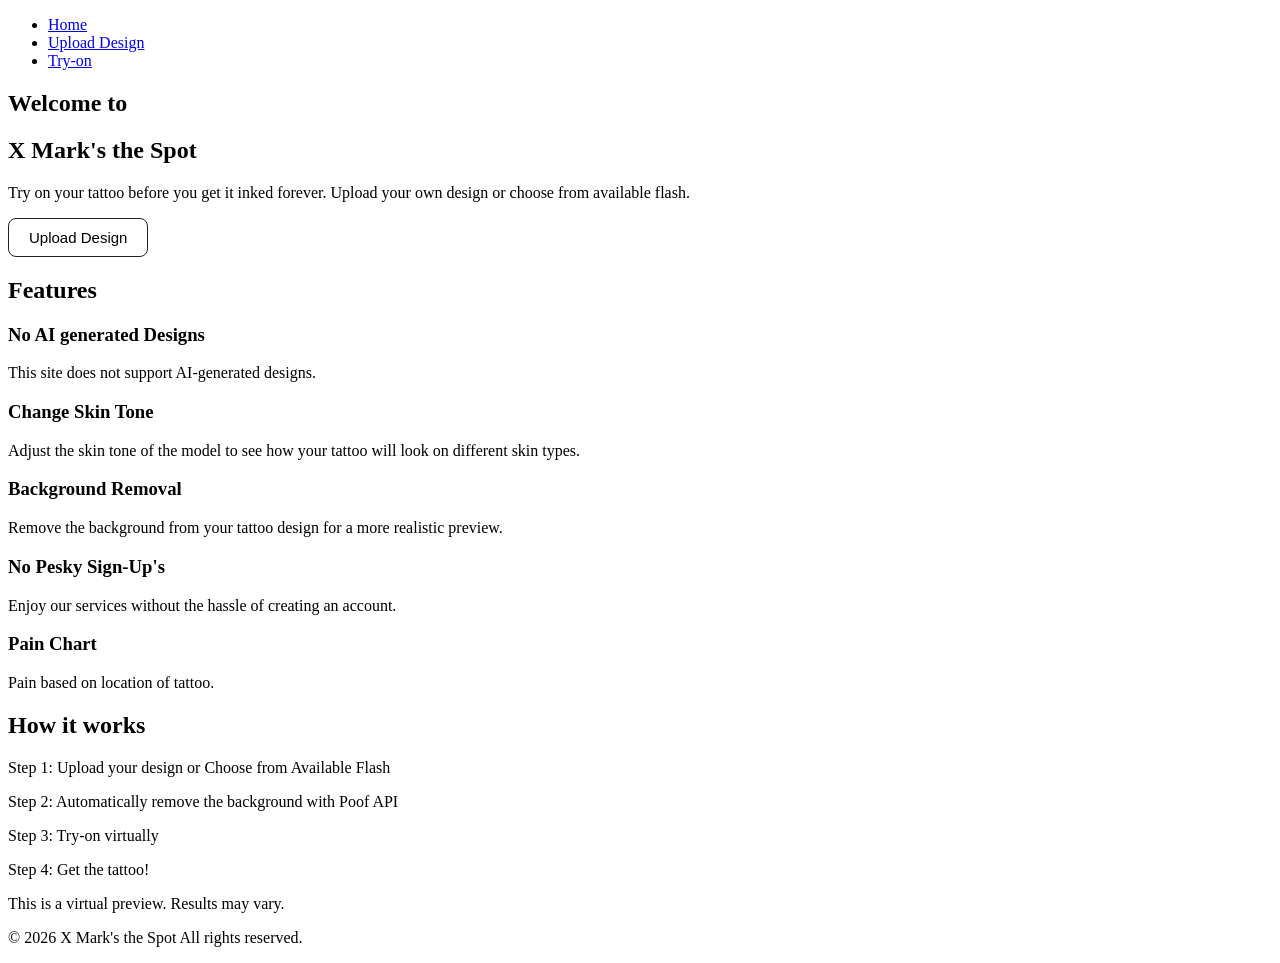
==== index.html @ 09fcdf0b "ADD - remaining body imgs" ====
<!DOCTYPE html>
<html lang="en">
<head>
    <meta charset="UTF-8">
    <meta name="viewport" content="width=device-width, initial-scale=1.0">
    <title>Home</title>
    <link rel="icon" type="image/x-icon" href="./assets/favicon 2.png">
    <link rel="stylesheet" href="./css/style.css">
    
</head>
<body>

    <nav>
        <ul class="nav-links">
            <li><a href="/">Home</a></li>
            <li><a href="./upload.html">Upload Design</a></li>
            <li><a href="./try-on.html">Try-on</a></li>
        </ul>
    </nav>

    <main>    
        <section class="hero-section">
            <div class="hero">
                <h2>Welcome to</h2>
                <h1>X Mark's the Spot</h1>
                <p>Try on your tattoo before you get it inked forever. Upload your own design or choose from available flash.</p>
                <button type="button" onclick="window.location.href='./upload.html'">Upload Design</button>
            </div>
        </section>

        <section class="features-section">
            <h2>Features</h2>
            <div class="features">
                <div class="feature">
                    <h3>No AI generated Designs</h3>
                    <p>This site does not support AI-generated designs.</p>
                </div>
                <div class="feature">
                    <h3>Change Skin Tone</h3>
                    <p>Adjust the skin tone of the model to see how your tattoo will look on different skin types.</p>
                </div>
                <div class="feature">
                    <h3>Background Removal</h3>
                    <p>Remove the background from your tattoo design for a more realistic preview.</p>
                </div>
                <div class="feature">
                    <h3>No Pesky Sign-Up's</h3>
                    <p>Enjoy our services without the hassle of creating an account.</p>
                </div>
                <div class="feature">
                    <h3>Pain Chart</h3>
                    <p>Pain based on location of tattoo.</p>
                </div>
            </div>
        </section>

        <section class="hiw-section">
            <div class="how it works">
                <h2>How it works</h2>
                <p>Step 1: Upload your design or Choose from Available Flash</p>
                <p>Step 2: Automatically remove the background with Poof API</p>
                <p>Step 3: Try-on virtually</p>
                <p>Step 4: Get the tattoo!</p>
            </div>
        </section>

    </main>

    <footer>
        <p>This is a virtual preview. Results may vary.</p>
        <p>&copy; 2026 X Mark's the Spot All rights reserved.</p>
    </footer>

    <script src="./javascript/GSAP Plug-in's/gsap.min.js" defer></script>

    <script src="./javascript/GSAP Plug-in's/Flip.min.js" defer></script>
    <script src="./javascript/GSAP Plug-in's/Draggable.min.js" defer></script>
    <script src="./javascript/GSAP Plug-in's/ScrollTrigger.min.js" defer></script>

</body>
</html>
---- css/style.css ----
.img-upload{
    display: flex;
    align-items: center;
    justify-content: center;
}

#drop-area{
    width: 400px;
    height: 300px;
    padding: 20px;
    background: #f2f3f4;
    text-align: center;
    border-radius: 10px;
}

#img-view{
    width: 100%;
    height: 100%;
    border-radius: 20px;
    border: 3px dashed #380808;
    background: #f2f3f4;
    background-position: center;
    background-size: cover;
}

#img-view img{
    width: 100px;
    margin-top: 25px;
}

:root {
  --description-fade: rgba(5, 5, 5, 0.35);
  --gap: 10px;
  --radius: 8px;
}

/*body {
  display: flex;
  justify-content: center;
  align-items: center;
  min-height: 100vh;
}*/

.flash-wall {
  width: 90vmin;
  background: lightcoral;
  position: relative;
  overflow: hidden;
  color-scheme: dark;
  padding-bottom: 10px; /* so bottom row isn't touching the edge */
}

.gallery {
  display: grid;
  grid-template-columns: repeat(4, 1fr);
  gap: 1rem;
  padding: 10px;
}

.item {
  cursor: pointer;
  font-size: 0;
  aspect-ratio: 1/1;
  overflow: hidden;
  border-radius: 10px;
  background-color: #1c1d1f;

  /* <-- CENTRE the image inside the tile */
  display: flex;
  align-items: center;
  justify-content: center;
}

.gallery img, .item img {
  width: 100%;
  height: 100%;
  aspect-ratio: 1/1;
  object-fit: contain;
  padding: 12%;
  border-radius: 10px;
  background-color: transparent;
}


.detail {
  position: absolute;
  top: 0;
  left: 50%; /* OG needs this, otherwise xPercent: -50 pushes it off-screen */
  width: 80vmin;
  height: 80vmin;
  z-index: 100;
  cursor: pointer;
  visibility: hidden;
  background: #0a0a0a;
  overflow: hidden;
  display: flex;
  flex-direction: column;
}

.detail img {
  display: block;
  width: 100%;
  height: 100%;
  flex: 1;
  min-height: 0;
  object-fit: contain;
  padding: 5%;
}

.detail .content {
  position: relative;
  width: 100%;
  padding: 16px 20px;
  background: #0a0a0a;
  color: white;
  flex-shrink: 0;
}

.detail .title {
  font-size: 1.8rem;
  font-weight: 800;
  text-transform: uppercase;
}

.detail .description {
  font-size: 1rem;
  opacity: 0.8;
  margin-top: 4px;
}

.try-on-area {
  position: relative;
  display: inline-block;
  line-height: 0;
  touch-action: none;
  overflow: hidden; /* keeps stencil inside body area */
}

#imgBodyArea {
  display: block;
  max-width: 100%;
}


/* ===== THE BOX is what moves / scales / rotates ===== */
.stencil-box {
  position: absolute;
  left: 50%;
  top: 50%;
  width: 220px;
  aspect-ratio: 1 / 1;
  touch-action: none;
  cursor: grab;
  outline: 3px dashed transparent;
  outline-offset: 7px;
}

.stencil-box.selected {
  outline-color: #4a90d9;
  cursor: move;
}

#stencilClip {
  position: absolute;
  inset: 0; /* exactly the same size as #imgBodyArea */
  -webkit-mask-image: var(--body-mask);
  mask-image: var(--body-mask);
  -webkit-mask-size: 100% 100%;
  mask-size: 100% 100%;
  -webkit-mask-repeat: no-repeat;
  mask-repeat: no-repeat;
  -webkit-mask-position: center;
  mask-position: center;
  pointer-events: none;
}

#stencilClip .stencil-box {
  pointer-events: auto;
}

#imgStencil {
  display: block;
  width: 100%;
  height: 100%;
  object-fit: contain;
  pointer-events: none; /* <-- so drag hits the BOX, not the img */
  user-select: none;
  -webkit-user-drag: none;
  touch-action: none;
  transform-origin: center center;
  will-change: transform;
}

.resize-handle,
.rotate-handle {
  position: absolute;
  width: 12px;
  height: 12px;
  border: 2px solid #fff;
  border-radius: 50%;
  touch-action: none;
  z-index: 10;
  display: none;
}

.resize-handle.visible,
.rotate-handle.visible {
  display: block;
}

.resize-handle {
  right: -6px;
  bottom: -6px;
  background: #4a90d9;
  cursor: nwse-resize !important;
}

/* above the top-center of the BOX */
.rotate-handle {
  left: 50%;
  top: -22px;
  margin-left: -6px; /* half of 12px width = perfectly centered, no transform */
  background: #fff;
  border-color: #4a90d9;
  cursor: grab;
}

.rotate-handle:active {
  cursor: grabbing;
}

.upload-section {
    min-height: 100vh;
    display: flex;
    justify-content: center;
    align-items: center;
    padding: 40px 20px;
  }

  .img-upload {
    display: flex;
    flex-direction: column;
    align-items: center;
    gap: 16px;
    text-align: center;
    width: min(90vw, 600px);
  }

  /* ===== DROP BOX = COMPARISON BOX ===== */
  #drop-area {
    position: relative;
    width: min(90vw, 560px);
    aspect-ratio: 1 / 1;
    overflow: hidden; /* clips the wipe to INSIDE the box */
    background: #eef1f4;
    border-radius: 12px;
    border: 2px dashed #ccc;
  }

  .comparisonImage {
    position: absolute;
    inset: 0;
    width: 100%;
    height: 100%;
    overflow: hidden;
    display: flex;
    flex-direction: column;
    align-items: center;
    justify-content: center;
  }

  /* BEFORE layer */
  #img-view {
    z-index: 1;
    background-color: #eef1f4;
    background-size: contain;
    background-repeat: no-repeat;
    background-position: center;
  }

  /* AFTER layer - checkerboard for transparent bg */
  #afterLayer {
    z-index: 2;
    visibility: hidden; /* shown only after Convert */
    background-color: #fff;
    background-image:
      linear-gradient(45deg, #ddd 25%, transparent 25%),
      linear-gradient(-45deg, #ddd 25%, transparent 25%),
      linear-gradient(45deg, transparent 75%, #ddd 75%),
      linear-gradient(-45deg, transparent 75%, #ddd 75%);
    background-size: 20px 20px;
    background-position: 0 0, 0 10px, 10px -10px, -10px 0px;
  }

  #afterImg {
    width: 100%;
    height: 100%;
    object-fit: contain;
    object-position: center;
  }

  .upload-overlay {
    position: absolute;
    inset: 0;
    z-index: 3;
    cursor: pointer;
  }

  #uploadIcon {
    width: 80px;
    opacity: .6;
    pointer-events: none;
  }

  #uploadHint {
    pointer-events: none;
    color: #555;
    margin-top: 10px;
  }

  button {
    padding: 10px 20px;
    border-radius: 8px;
    border: 1px solid #222;
    background: #fff;
    cursor: pointer;
    font-size: 15px;
  }
  button:disabled { opacity: .4; cursor: not-allowed; }

  #tryOnBtn {
    text-decoration: none;
    color: #222;
    font-weight: bold;
    border: 1px solid #222;
    padding: 10px 20px;
    border-radius: 8px;
  }

  /* ===== SECTION BELOW - what you scroll TO after wipe ===== */
  .next-section {
    min-height: 100vh;
    padding: 40px 20px;
    background: #ffb3b3;
    text-align: center;
  }
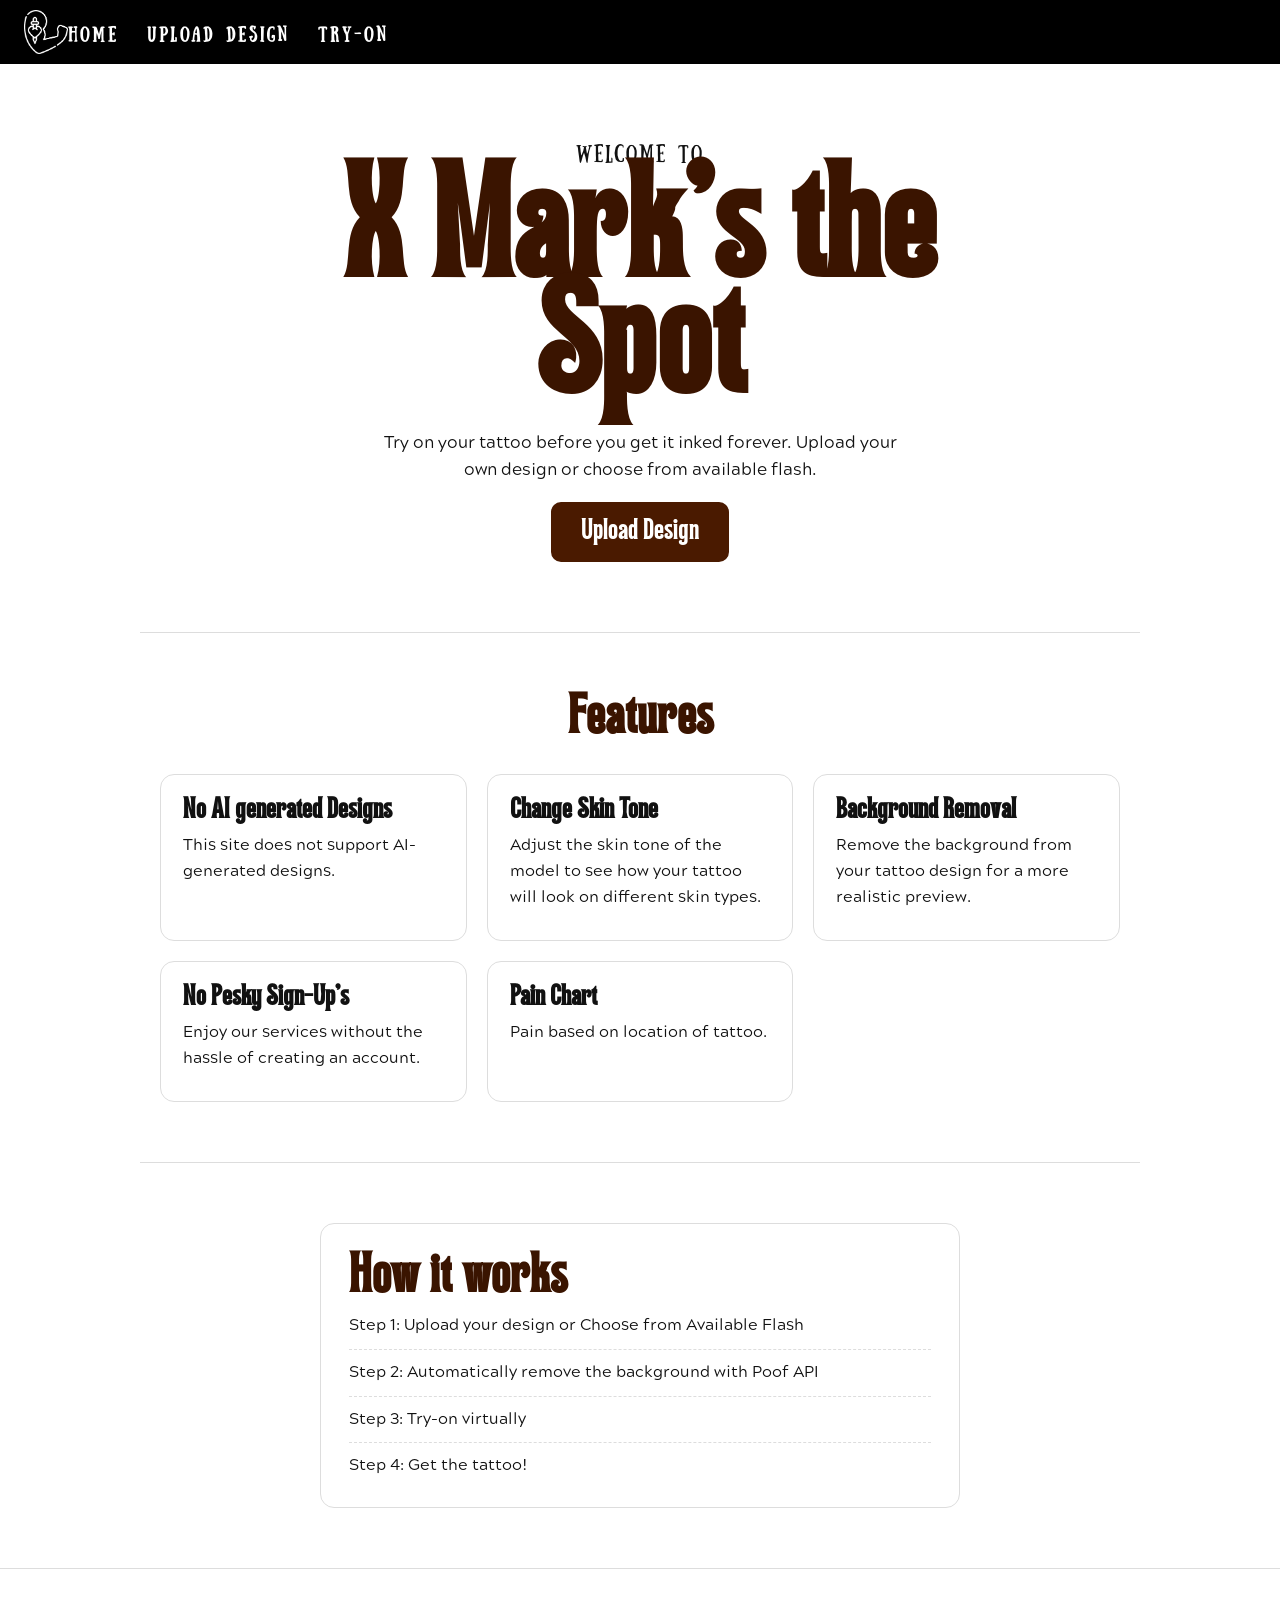
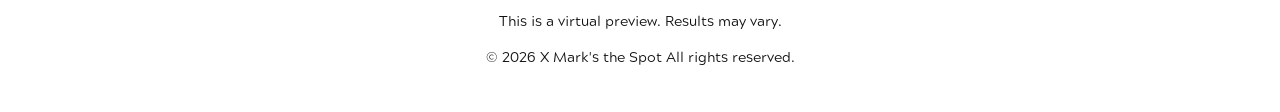
==== commit 7cae47f5: "ADD - home pg css" ====
--- a/index.html
+++ b/index.html
@@ -11,6 +11,7 @@
 <body>
 
     <nav>
+        <a href="/" class="logo"><img src="./assets/nav logo.png" alt="X Marks the Spot"></a>
         <ul class="nav-links">
             <li><a href="/">Home</a></li>
             <li><a href="./upload.html">Upload Design</a></li>
@@ -55,7 +56,7 @@
         </section>
 
         <section class="hiw-section">
-            <div class="how it works">
+            <div class="how-it-works">
                 <h2>How it works</h2>
                 <p>Step 1: Upload your design or Choose from Available Flash</p>
                 <p>Step 2: Automatically remove the background with Poof API</p>
--- a/css/style.css
+++ b/css/style.css
@@ -1,3 +1,28 @@
+@font-face {
+  font-family: 'TanJambore';
+  src: url("../assets/Fonts/tanjambore.woff2") format('woff2');
+  font-weight: 400;
+  font-style: normal;
+  font-display: swap;
+}
+
+@font-face {
+  font-family: 'Sunday';
+  src: url("../assets/Fonts/sunday.otf") format('opentype');
+  font-weight: 400;
+  font-style: normal;
+  font-display: swap;
+}
+
+@font-face {
+  font-family: 'Grotesque';
+  src: url("../assets/Fonts/grotesque.otf") format('opentype');
+  font-weight: 400;
+  font-style: normal;
+  font-display: swap;
+}
+
+
 .img-upload{
     display: flex;
     align-items: center;
@@ -34,13 +59,6 @@
   --radius: 8px;
 }
 
-/*body {
-  display: flex;
-  justify-content: center;
-  align-items: center;
-  min-height: 100vh;
-}*/
-
 .flash-wall {
   width: 90vmin;
   background: lightcoral;
@@ -63,7 +81,7 @@
   aspect-ratio: 1/1;
   overflow: hidden;
   border-radius: 10px;
-  background-color: #1c1d1f;
+  background-color: transparent;
 
   /* <-- CENTRE the image inside the tile */
   display: flex;
@@ -91,7 +109,7 @@
   z-index: 100;
   cursor: pointer;
   visibility: hidden;
-  background: #0a0a0a;
+  background: transparent;
   overflow: hidden;
   display: flex;
   flex-direction: column;
@@ -128,106 +146,11 @@
   margin-top: 4px;
 }
 
-.try-on-area {
-  position: relative;
-  display: inline-block;
-  line-height: 0;
-  touch-action: none;
-  overflow: hidden; /* keeps stencil inside body area */
-}
-
-#imgBodyArea {
-  display: block;
-  max-width: 100%;
-}
-
-
-/* ===== THE BOX is what moves / scales / rotates ===== */
-.stencil-box {
-  position: absolute;
-  left: 50%;
-  top: 50%;
-  width: 220px;
-  aspect-ratio: 1 / 1;
-  touch-action: none;
-  cursor: grab;
-  outline: 3px dashed transparent;
-  outline-offset: 7px;
-}
-
-.stencil-box.selected {
-  outline-color: #4a90d9;
-  cursor: move;
-}
-
-#stencilClip {
-  position: absolute;
-  inset: 0; /* exactly the same size as #imgBodyArea */
-  -webkit-mask-image: var(--body-mask);
-  mask-image: var(--body-mask);
-  -webkit-mask-size: 100% 100%;
-  mask-size: 100% 100%;
-  -webkit-mask-repeat: no-repeat;
-  mask-repeat: no-repeat;
-  -webkit-mask-position: center;
-  mask-position: center;
-  pointer-events: none;
-}
-
-#stencilClip .stencil-box {
-  pointer-events: auto;
-}
-
-#imgStencil {
-  display: block;
-  width: 100%;
-  height: 100%;
-  object-fit: contain;
-  pointer-events: none; /* <-- so drag hits the BOX, not the img */
-  user-select: none;
-  -webkit-user-drag: none;
-  touch-action: none;
-  transform-origin: center center;
-  will-change: transform;
-}
-
-.resize-handle,
-.rotate-handle {
-  position: absolute;
-  width: 12px;
-  height: 12px;
-  border: 2px solid #fff;
-  border-radius: 50%;
-  touch-action: none;
-  z-index: 10;
-  display: none;
-}
-
-.resize-handle.visible,
-.rotate-handle.visible {
-  display: block;
-}
-
-.resize-handle {
-  right: -6px;
-  bottom: -6px;
-  background: #4a90d9;
-  cursor: nwse-resize !important;
-}
-
-/* above the top-center of the BOX */
-.rotate-handle {
-  left: 50%;
-  top: -22px;
-  margin-left: -6px; /* half of 12px width = perfectly centered, no transform */
-  background: #fff;
-  border-color: #4a90d9;
-  cursor: grab;
-}
-
-.rotate-handle:active {
-  cursor: grabbing;
-}
+
+
+
+
+
 
 .upload-section {
     min-height: 100vh;
@@ -344,3 +267,779 @@
     background: #ffb3b3;
     text-align: center;
   }
+
+
+
+
+
+
+
+
+
+
+/* Try-On Page Only */
+
+body {
+    margin: 0;
+    background: #fff;
+    font-family: "TANJambore", Arial, Helvetica, sans-serif;
+    color: #111;
+}
+
+* {
+    box-sizing: border-box;
+}
+
+/* ---------- Nav ---------- */
+
+nav {
+    height: 60px;
+    background: #4a4a4a;
+    display: flex;
+    align-items: center;
+    padding: 0 24px;
+}
+
+.nav-links {
+    list-style: none;
+    margin: 0;
+    padding: 0;
+    display: flex;
+    width: 100%;
+    gap: 24px;
+    align-items: center;
+}
+
+.nav-links a {
+    color: #fff;
+    text-decoration: none;
+    font-weight: 700;
+    font-size: 16px;
+}
+
+.nav-links li:last-child {
+    margin-left: auto;
+}
+
+/* ---------- Layout ---------- */
+
+#content {
+    display: grid;
+    grid-template-columns: 230px 1fr 250px;
+    gap: 12px;
+    padding: 12px;
+    align-items: stretch;
+    height: calc(100vh - 60px);
+}
+
+/* ---------- Panels ---------- */
+
+.left-column,
+.right-column {
+    background: #6b6b6b;
+    border-radius: 10px;
+    padding: 14px 10px;
+    display: flex;
+    flex-direction: column;
+    gap: 12px;
+    color: #fff;
+    min-width: 0;
+}
+
+.left-column::before {
+    content: "CONTROLS";
+    text-align: center;
+    font-size: 19px;
+    font-weight: 900;
+}
+
+.right-column::before {
+    content: "ACCESSIBILITY";
+    text-align: center;
+    font-size: 19px;
+    font-weight: 900;
+}
+
+/* ---------- Cards ---------- */
+
+.transform-tools,
+.rotation-tools,
+.scale-tools,
+.undo-redo,
+.body-area-dropdown,
+.skin-tone,
+.body-type,
+.pain-overlay,
+.export-tools {
+    background: #c9c9c9;
+    color: #111;
+    border-radius: 8px;
+    padding: 14px 12px;
+    text-align: center;
+}
+
+.transform-tools h2,
+.rotation-tools h2,
+.scale-tools h2,
+.undo-redo h2,
+.body-area-dropdown h2,
+.skin-tone h2,
+.body-type h2,
+.pain-overlay h2,
+.export-tools h2 {
+    margin: 0 0 8px;
+    font-size: 15px;
+    font-weight: 900;
+    text-transform: uppercase;
+}
+
+/* ---------- Left: Sliders ---------- */
+
+.slider {
+    width: 100%;
+    accent-color: #000;
+    height: 20px;
+    cursor: pointer;
+    margin: 8px 0;
+    display: block;
+}
+
+.slider::-webkit-slider-thumb {
+    width: 18px;
+    height: 18px;
+}
+
+.slider::-moz-range-thumb {
+    width: 18px;
+    height: 18px;
+    border-radius: 50%;
+    background: #111;
+    border: none;
+}
+
+/* ---------- Left: Transform X / Y ---------- */
+
+.transform-tools {
+    position: relative;
+    padding-left: 30px;
+}
+
+.transform-tools::before {
+    content: "X";
+    position: absolute;
+    left: 10px;
+    top: 50px;
+    font-weight: 900;
+    font-size: 13px;
+}
+
+.transform-tools::after {
+    content: "Y";
+    position: absolute;
+    left: 10px;
+    top: 88px;
+    font-weight: 900;
+    font-size: 13px;
+}
+
+/* ---------- Left: Rotation ---------- */
+/* Your HTML has 1 slider, so only 1 slider is shown. No fake 2nd one. */
+
+.rotation-tools {
+    position: relative;
+    padding-left: 30px;
+}
+
+.rotation-tools::before {
+    content: "X";
+    position: absolute;
+    left: 10px;
+    top: 50px;
+    font-weight: 900;
+    font-size: 13px;
+}
+
+/* ---------- Left: Flip / Transparency ---------- */
+
+.flip-tools,
+.transp-tools {
+    background: #c9c9c9;
+    color: #111;
+    border-radius: 8px;
+    padding: 14px 12px;
+    text-align: center;
+}
+
+.flip-tools h2,
+.transp-tools h2 {
+    margin: 0 0 8px;
+    font-size: 15px;
+    font-weight: 900;
+    text-transform: uppercase;
+}
+
+/* Flip buttons */
+.flip-tools {
+    display: flex;
+    flex-wrap: wrap;
+    gap: 8px;
+    justify-content: center;
+}
+
+.flip-tools h2 {
+    width: 100%;
+}
+
+.flip-tools button {
+    flex: 1;
+    background: #fff;
+    border: 1px solid #111;
+    border-radius: 6px;
+    padding: 8px 6px;
+    font-size: 13px;
+    font-weight: 700;
+    cursor: pointer;
+    min-height: 34px;
+}
+
+.flip-tools button.active {
+    background: #111;
+    color: #fff;
+}
+
+/* Transparency slider */
+.transp-tools {
+    position: relative;
+    padding-bottom: 10px;
+}
+
+#opacityValue {
+    display: block;
+    font-size: 12px;
+    font-weight: 700;
+    margin-top: 2px;
+}
+
+/* The design itself - flip + fade live here, separate from your transform */
+#imgStencil {
+    opacity: 1;
+}
+
+
+
+/* ---------- Left: Undo / Redo / Reset ---------- */
+
+.undo-redo {
+    display: flex;
+    flex-wrap: wrap;
+    gap: 8px;
+    justify-content: center;
+    background: transparent;
+    padding: 0;
+}
+
+.undo-redo h2 {
+    display: none;
+}
+
+.undo-redo button {
+    background: #fff;
+    border: 1px solid #111;
+    cursor: pointer;
+    font-weight: 700;
+}
+
+#undo-button,
+#redo-button {
+    width: 38px;
+    height: 38px;
+    border-radius: 50%;
+    font-size: 0;
+    line-height: 1;
+    display: flex;
+    align-items: center;
+    justify-content: center;
+}
+
+#undo-button::after {
+    content: "↩";
+    font-size: 18px;
+}
+
+#redo-button::after {
+    content: "↪";
+    font-size: 18px;
+}
+
+#resetStencilBtn {
+    width: 100%;
+    border-radius: 16px;
+    padding: 8px 6px;
+    min-height: 34px;
+    font-size: 13px;
+}
+
+/* ---------- Center: Fixed Area, Whole Image Always Visible ---------- */
+.try-on-area {
+  width: 100%;
+  height: 100%;
+  flex: 1;
+  min-height: 0;
+  position: relative;
+  border: 3px dashed #111;
+  border-radius: 4px;
+  background: #fff;
+  overflow: visible;
+  touch-action: none;
+}
+
+.body-wrap {
+  position: absolute;
+  inset: 0;
+}
+
+/* SAME rules for both - this is what keeps them lined up + the old size */
+#imgBodyArea,
+#imgPainOverlay {
+  position: absolute;
+  inset: 0;
+  margin: auto;
+  max-width: calc(100% - 16px);
+  max-height: calc(100% - 16px);
+  width: auto;
+  height: auto;
+  object-fit: contain;
+}
+
+#imgBodyArea {
+  display: block;
+}
+
+#imgPainOverlay {
+  pointer-events: none;
+  opacity: 0.90;
+  mix-blend-mode: normal;
+  display: none;
+}
+
+#imgPainOverlay.visible {
+  display: block;
+}
+/* ---------- Stencil ---------- */
+
+.try-on-area {
+    position: relative;
+    overflow: visible; /* box can go outside body, but not get cut by area */
+}
+
+.stencil-box {
+    position: absolute;
+    left: 50%;
+    top: 50%;
+    width: 180px;
+    aspect-ratio: 1 / 1;
+    touch-action: none;
+    cursor: grab;
+    outline: 3px dashed transparent;
+    outline-offset: 6px;
+    overflow: visible; /* NEVER clip the box */
+}
+
+.stencil-box.selected {
+    outline-color: #4a90d9;
+    cursor: move;
+}
+
+/* Only this layer is masked. It fills the box exactly. */
+#stencilClip {
+    position: absolute;
+    inset: 0;
+    overflow: hidden;
+    pointer-events: none;
+    -webkit-mask-repeat: no-repeat;
+    mask-repeat: no-repeat;
+}
+
+#imgStencil {
+    display: block;
+    width: 100%;
+    height: 100%;
+    object-fit: contain;
+    pointer-events: none;
+    user-select: none;
+    -webkit-user-drag: none;
+    touch-action: none;
+    transform-origin: center center;
+    will-change: transform;
+}
+
+/* ---------- Handles ---------- */
+.resize-handle,
+.rotate-handle {
+    position: absolute;
+    width: 14px;
+    height: 14px;
+    border: 2px solid #fff;
+    border-radius: 50%;
+    touch-action: none;
+    z-index: 10;
+    display: none;
+}
+
+.resize-handle.visible,
+.rotate-handle.visible {
+    display: block;
+}
+
+.resize-handle {
+    right: -5px;
+    bottom: -5px;
+    background: #4a90d9;
+    cursor: nwse-resize !important;
+}
+
+.rotate-handle {
+    left: 50%;
+    top: -20px;
+    margin-left: -7px;
+    background: #fff;
+    border-color: #4a90d9;
+    cursor: grab;
+}
+
+
+/* ---------- Right: Skin Tone ---------- */
+.skin-tone button {
+    width: 22px;
+    height: 22px;
+    border-radius: 50%;
+    border: 1px solid #111;
+    cursor: pointer;
+    padding: 0;
+    font-size: 0;
+}
+
+.skin-tone button:nth-of-type(1) {
+    background: #f2f3f4;
+}
+
+.skin-tone button:nth-of-type(2) {
+    background: #f5d0b0;
+}
+
+.skin-tone button:nth-of-type(3) {
+    background: #c98a5a;
+}
+
+.skin-tone button:nth-of-type(4) {
+    background: #6e4426;
+}
+
+/* ---------- Right: Body Area ---------- */
+
+#imgBodyAreaPreview {
+    display: none;
+}
+
+#body-area-select {
+    width: 100%;
+    padding: 8px;
+    font-size: 14px;
+    font-weight: 700;
+    border-radius: 6px;
+    border: 1px solid #111;
+    background: #fff;
+    text-transform: capitalize;
+}
+
+/* ---------- Right: Body Type / Pain ---------- */
+/* Hide these if they are empty in your HTML, so they don't show as a black bar / empty card. */
+
+.body-type:empty,
+.pain-overlay:empty {
+    display: none;
+}
+
+.pain-overlay h2 {
+    font-size: 15px;
+}
+
+
+/* ---------- Right: Save / Export ---------- */
+/* Shows your real button text. No relabelling. */
+
+.export-tools {
+    display: flex;
+    flex-wrap: wrap;
+    gap: 8px;
+    justify-content: center;
+}
+
+.export-tools h2 {
+    width: 100%;
+}
+
+.export-tools button {
+    flex: 1;
+    background: #fff;
+    border: 1px solid #111;
+    border-radius: 6px;
+    padding: 8px 6px;
+    font-size: 13px;
+    font-weight: 700;
+    cursor: pointer;
+    min-height: 34px;
+}
+
+#shareStatus {
+    width: 100%;
+    font-size: 12px;
+    min-height: 16px;
+    margin: 0;
+}
+
+/* Pain Map switch - renamed so it can't break the left sliders */
+.switch {
+  position: relative;
+  display: inline-block;
+  width: 60px;
+  height: 34px;
+}
+.switch input {
+  opacity: 0;
+  width: 0;
+  height: 0;
+}
+.pain-toggle {
+  position: absolute;
+  cursor: pointer;
+  top: 0; left: 0; right: 0; bottom: 0;
+  background-color: black;
+  transition: .4s;
+}
+.pain-toggle:before {
+  position: absolute;
+  content: "";
+  height: 26px;
+  width: 26px;
+  left: 4px;
+  bottom: 4px;
+  background-color: white;
+  transition: .4s;
+}
+input:checked + .pain-toggle {
+  background-color: #2196F3;
+}
+input:checked + .pain-toggle:before {
+  transform: translateX(26px);
+}
+.pain-toggle.round {
+  border-radius: 34px;
+}
+.pain-toggle.round:before {
+  border-radius: 50%;
+}
+
+
+/* ========== HOME PAGE - layout + fonts + colours + light styling ========== */
+/* No backgrounds, no splats, no waves */
+
+/* --- Nav --- */
+nav {
+  background: black;
+  height: 64px;
+  display: flex;
+  align-items: center;
+  justify-content: space-between;
+  padding: 0 24px;
+  overflow: hidden; /* stops logo spilling out */
+}
+.logo {
+  display: flex;
+  align-items: center;
+  flex-shrink: 0;
+}
+.logo img {
+  height: 44px; /* was way bigger, this fits inside 64px nav */
+  width: auto;
+  max-width: 140px;
+  object-fit: contain;
+  display: block;
+  filter: invert();
+}
+.nav-links {
+  display: flex;
+  gap: 28px;
+  margin: 0;
+  padding: 0;
+}
+/* Kills the old Try-On rule that pushed Try-on to the far right */
+.nav-links li:last-child {
+  margin-left: 0;
+}
+.nav-links a {
+  font-family: 'Sunday', Arial, sans-serif;
+  color: #fff;
+  font-size: 15px;
+  letter-spacing: 3px;
+  padding: 6px 0;
+  border-bottom: 2px solid transparent;
+}
+.nav-links a:hover {
+  border-bottom-color: #fff;
+}
+
+/* --- Hero --- */
+.hero-section {
+  padding: 80px 20px 70px;
+  text-align: center;
+}
+.hero {
+  max-width: 720px;
+  margin: 0 auto;
+  display: flex;
+  flex-direction: column;
+  align-items: center;
+  gap: 18px; /* forces space between WELCOME / TITLE / TEXT / BUTTON */
+}
+.hero h2 {
+  font-family: 'Sunday', Arial, sans-serif;
+  color: #111;
+  font-size: 18px;
+  font-weight: 400;
+  letter-spacing: 2px;
+  text-transform: uppercase;
+  margin: 0;
+}
+.hero h1 {
+  font-family: 'TanJambore', Arial, sans-serif;
+  color: #3A1400;
+  font-size: clamp(56px, 10vw, 110px);
+  line-height: 1.05; /* was 0.85 - that's what caused the overlap */
+  margin: 0;
+}
+.hero p {
+  font-family: 'Grotesque', Arial, sans-serif;
+  color: #111;
+  font-size: 17px;
+  max-width: 520px;
+  margin: 0;
+  line-height: 1.6;
+}
+.hero button {
+  font-family: 'TanJambore', Arial, sans-serif;
+  color: #fff;
+  background: #4A1A00;
+  border: 2px solid #4A1A00;
+  border-radius: 10px;
+  padding: 14px 28px;
+  font-size: 20px;
+  cursor: pointer;
+}
+
+/* --- Features --- */
+.features-section, .hiw-section {
+  max-width: 1000px;
+  margin: 0 auto;
+  padding: 60px 20px;
+  text-align: center;
+}
+.features-section {
+  border-top: 1px solid #ddd;
+}
+.features-section h2, .hiw-section h2 {
+  font-family: 'TanJambore', Arial, sans-serif;
+  color: #3A1400;
+  font-size: 38px;
+  margin: 0 0 8px;
+}
+.features {
+  display: grid;
+  grid-template-columns: repeat(3, 1fr);
+  gap: 20px;
+  text-align: left;
+  margin-top: 28px;
+}
+.feature {
+  border: 1px solid #ddd;
+  border-radius: 14px;
+  padding: 22px;
+  transition: transform 0.15s, border-color 0.15s;
+}
+.feature:hover {
+  transform: translateY(-3px);
+  border-color: #4A1A00;
+}
+.feature h3 {
+  font-family: 'TanJambore', Arial, sans-serif;
+  color: #111;
+  font-size: 20px;
+  margin: 0 0 8px;
+}
+.feature p, .how-it-works p {
+  font-family: 'Grotesque', Arial, sans-serif;
+  color: #111;
+  line-height: 1.6;
+  margin: 0 0 8px;
+}
+
+/* --- How it works --- */
+.hiw-section {
+  border-top: 1px solid #ddd;
+}
+.how-it-works {
+  border: 1px solid #ddd;
+  border-radius: 14px;
+  padding: 28px;
+  max-width: 640px;
+  margin: 0 auto;
+  text-align: left;
+}
+.how-it-works p {
+  padding-bottom: 10px;
+  margin-bottom: 10px;
+  border-bottom: 1px dashed #ddd;
+}
+.how-it-works p:last-child {
+  border-bottom: none;
+  margin-bottom: 0;
+  padding-bottom: 0;
+}
+
+/* --- Footer --- */
+footer {
+  text-align: center;
+  padding: 28px 20px;
+  font-family: 'Grotesque', Arial, sans-serif;
+  color: #111;
+  border-top: 1px solid #ddd;
+  font-size: 14px;
+  line-height: 1.6;
+}
+
+@media (max-width: 700px) {
+  .features { grid-template-columns: 1fr; }
+  .hero-section { padding: 60px 20px 50px; }
+}
+
+
+
+/* ---------- Mobile ---------- */
+
+@media (max-width: 1100px) {
+    #content {
+        grid-template-columns: 1fr;
+    }
+    .try-on-container {
+        order: 1;
+    }
+    .left-column {
+        order: 2;
+    }
+    .right-column {
+        order: 3;
+    }
+    .try-on-area {
+        height: 400px;
+    }
+}
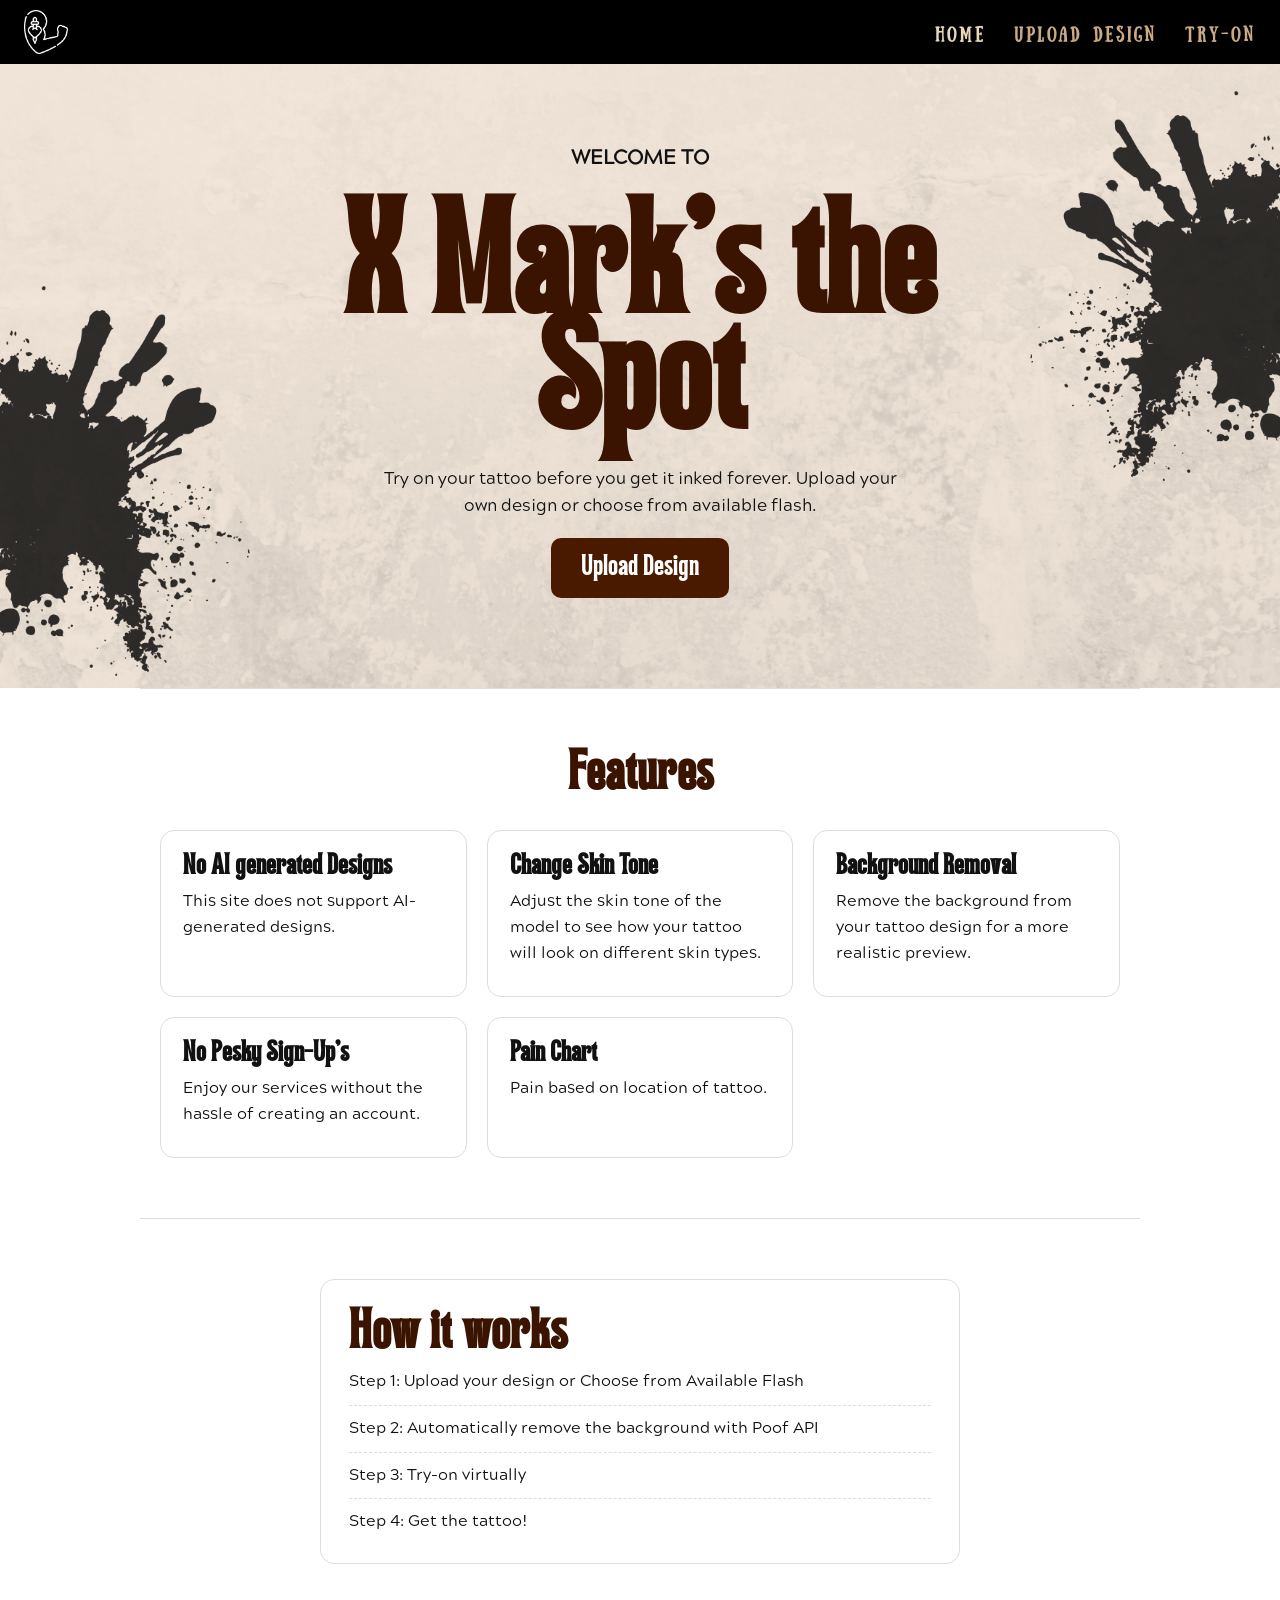
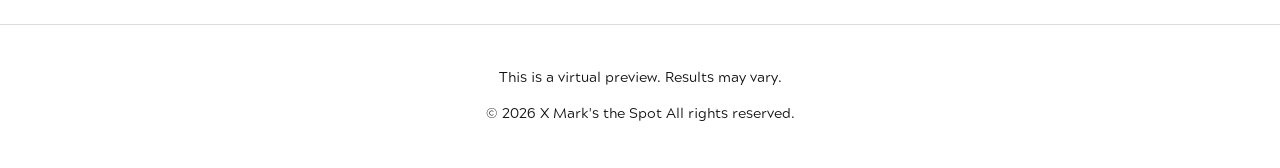
==== commit 3a883b6e: "ADD - fonts" ====
--- a/index.html
+++ b/index.html
@@ -13,7 +13,7 @@
     <nav>
         <a href="/" class="logo"><img src="./assets/nav logo.png" alt="X Marks the Spot"></a>
         <ul class="nav-links">
-            <li><a href="/">Home</a></li>
+            <li><a href="/" class="active">Home</a></li>
             <li><a href="./upload.html">Upload Design</a></li>
             <li><a href="./try-on.html">Try-on</a></li>
         </ul>
@@ -21,6 +21,8 @@
 
     <main>    
         <section class="hero-section">
+            <div class="splat splat-left"><img src="./assets/Splat.png" alt=""></div>
+            <div class="splat splat-right"><img src="./assets/Splat.png" alt=""></div>
             <div class="hero">
                 <h2>Welcome to</h2>
                 <h1>X Mark's the Spot</h1>
--- a/css/style.css
+++ b/css/style.css
@@ -841,8 +841,6 @@
 }
 
 
-/* ========== HOME PAGE - layout + fonts + colours + light styling ========== */
-/* No backgrounds, no splats, no waves */
 
 /* --- Nav --- */
 nav {
@@ -869,6 +867,7 @@
 }
 .nav-links {
   display: flex;
+  justify-content: flex-end;
   gap: 28px;
   margin: 0;
   padding: 0;
@@ -879,45 +878,61 @@
 }
 .nav-links a {
   font-family: 'Sunday', Arial, sans-serif;
-  color: #fff;
+  color: #c8aa84;
   font-size: 15px;
   letter-spacing: 3px;
   padding: 6px 0;
   border-bottom: 2px solid transparent;
 }
 .nav-links a:hover {
-  border-bottom-color: #fff;
-}
-
-/* --- Hero --- */
+  color: #e6d8ba;
+}
+
+.nav-links a.active {
+  color: #e6d8ba;
+}
+
+/* --- Hero - your image as bg --- */
 .hero-section {
-  padding: 80px 20px 70px;
+  position: relative;
+  overflow: hidden;
+  background-image: url("../assets/bg.png");
+  background-size: cover;
+  background-position: center;
+  background-repeat: no-repeat;
+  padding: 80px 20px 90px;
   text-align: center;
 }
+
 .hero {
+  position: relative;
+  z-index: 2; /* text stays ON TOP of splats */
   max-width: 720px;
   margin: 0 auto;
   display: flex;
   flex-direction: column;
   align-items: center;
-  gap: 18px; /* forces space between WELCOME / TITLE / TEXT / BUTTON */
-}
+  gap: 18px;
+}
+
 .hero h2 {
-  font-family: 'Sunday', Arial, sans-serif;
+  font-family: 'Grotesque', Arial, sans-serif;
   color: #111;
-  font-size: 18px;
-  font-weight: 400;
-  letter-spacing: 2px;
+  font-size: 20px;
+  font-weight: 700;
   text-transform: uppercase;
+  padding-bottom: 27px;
   margin: 0;
 }
+
 .hero h1 {
   font-family: 'TanJambore', Arial, sans-serif;
   color: #3A1400;
   font-size: clamp(56px, 10vw, 110px);
-  line-height: 1.05; /* was 0.85 - that's what caused the overlap */
+  line-height: 1.05;
   margin: 0;
 }
+
 .hero p {
   font-family: 'Grotesque', Arial, sans-serif;
   color: #111;
@@ -926,6 +941,7 @@
   margin: 0;
   line-height: 1.6;
 }
+
 .hero button {
   font-family: 'TanJambore', Arial, sans-serif;
   color: #fff;
@@ -935,6 +951,61 @@
   padding: 14px 28px;
   font-size: 20px;
   cursor: pointer;
+  transition: transform 0.15s, box-shadow 0.15s;
+}
+
+.hero button:hover {
+  transform: translateY(-2px);
+  box-shadow: 0 6px 0 rgba(74, 26, 0, 0.25);
+}
+
+/* --- Splats - using <img>, not background-image --- */
+.splat {
+  position: absolute;
+  z-index: 1;
+  pointer-events: none;
+}
+
+.splat img {
+  width: 100%;
+  height: 100%;
+  object-fit: contain;
+  display: block;
+  opacity: 0.95;
+}
+
+/* Left - bottom left corner, like reference */
+.splat-left {
+  width: 400px;
+  height: auto;
+  left: -150px;
+  bottom: 10px;
+}
+
+/* Right - top right corner, like reference */
+.splat-right {
+  width: 400px;
+  height: auto;
+  right: -150px;
+  top: 20px;
+  transform: scaleX(-1); /* mirror it so it looks different */
+}
+
+@media (max-width: 700px) {
+  .splat-left {
+    width: 140px;
+    height: 140px;
+    left: -50px;
+    bottom: 10px;
+    opacity: 0.5;
+  }
+  .splat-right {
+    width: 130px;
+    height: 130px;
+    right: -50px;
+    top: 20px;
+    opacity: 0.5;
+  }
 }
 
 /* --- Features --- */
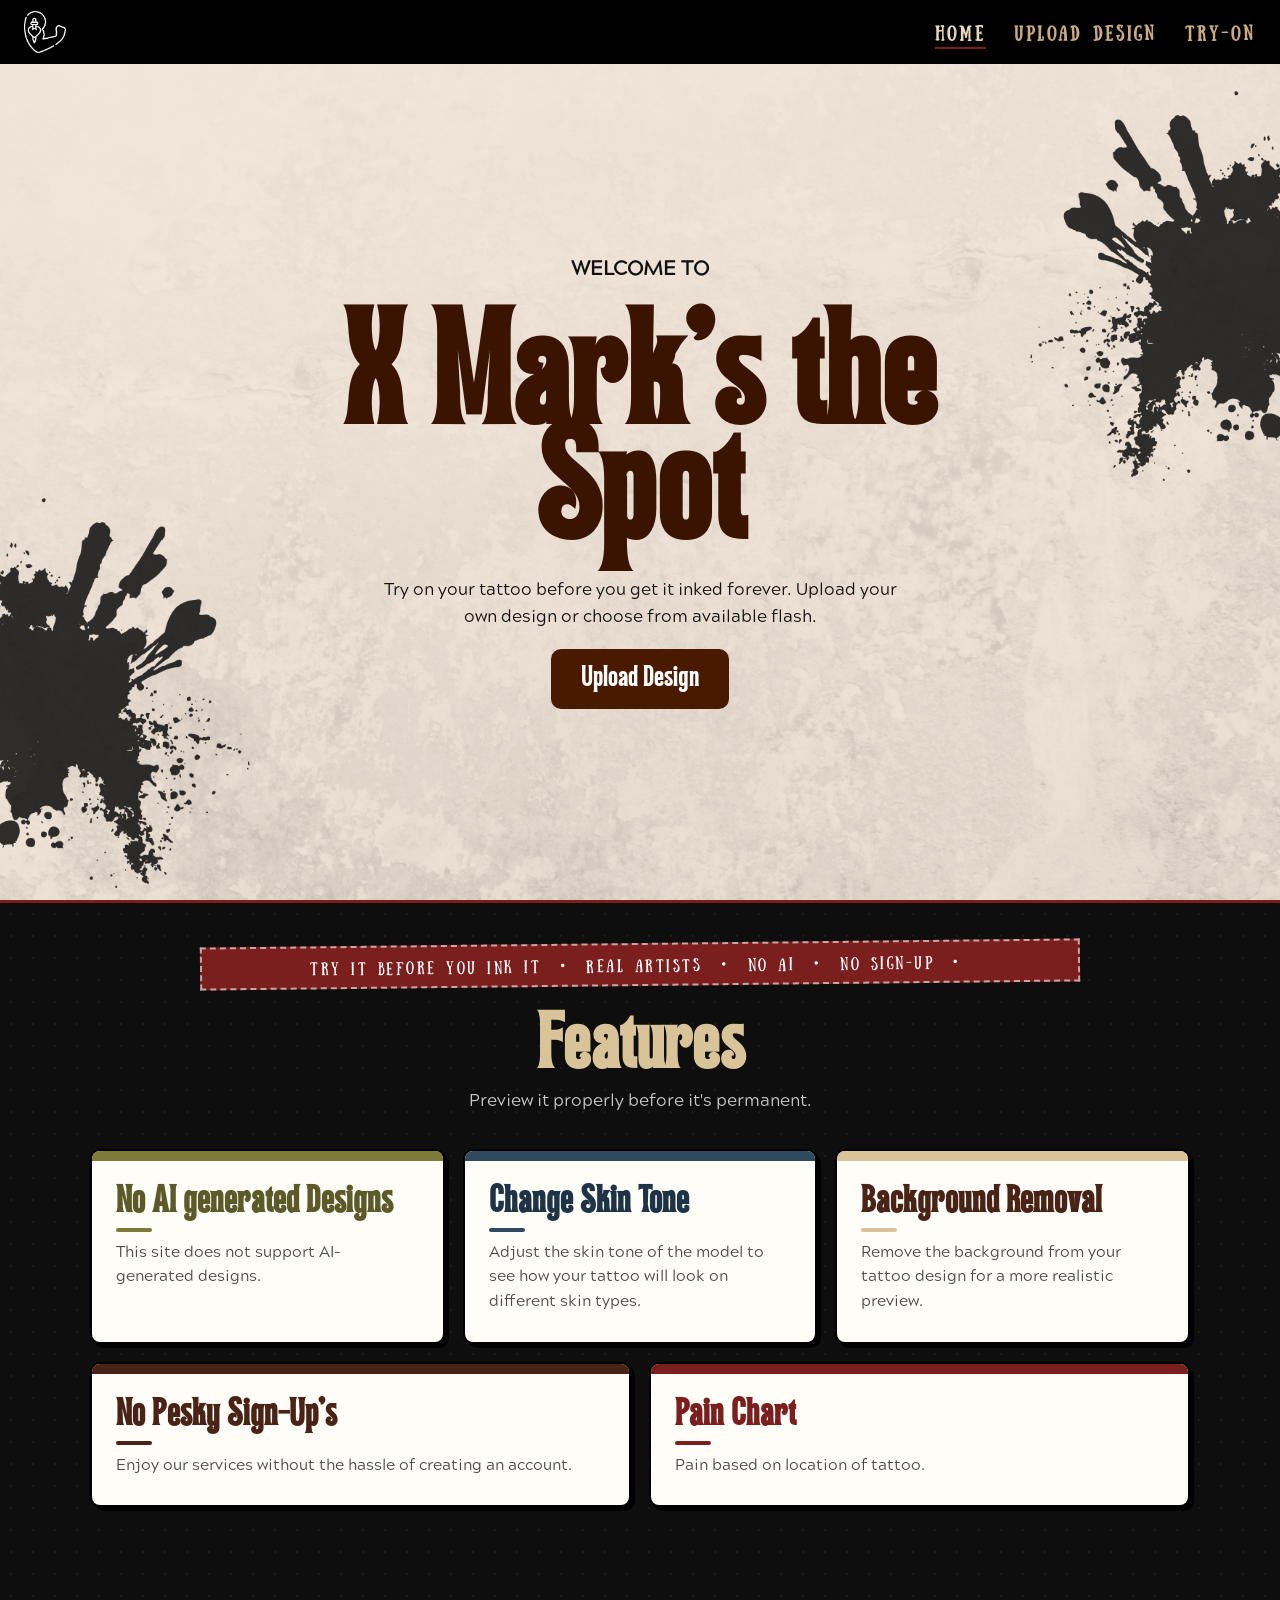
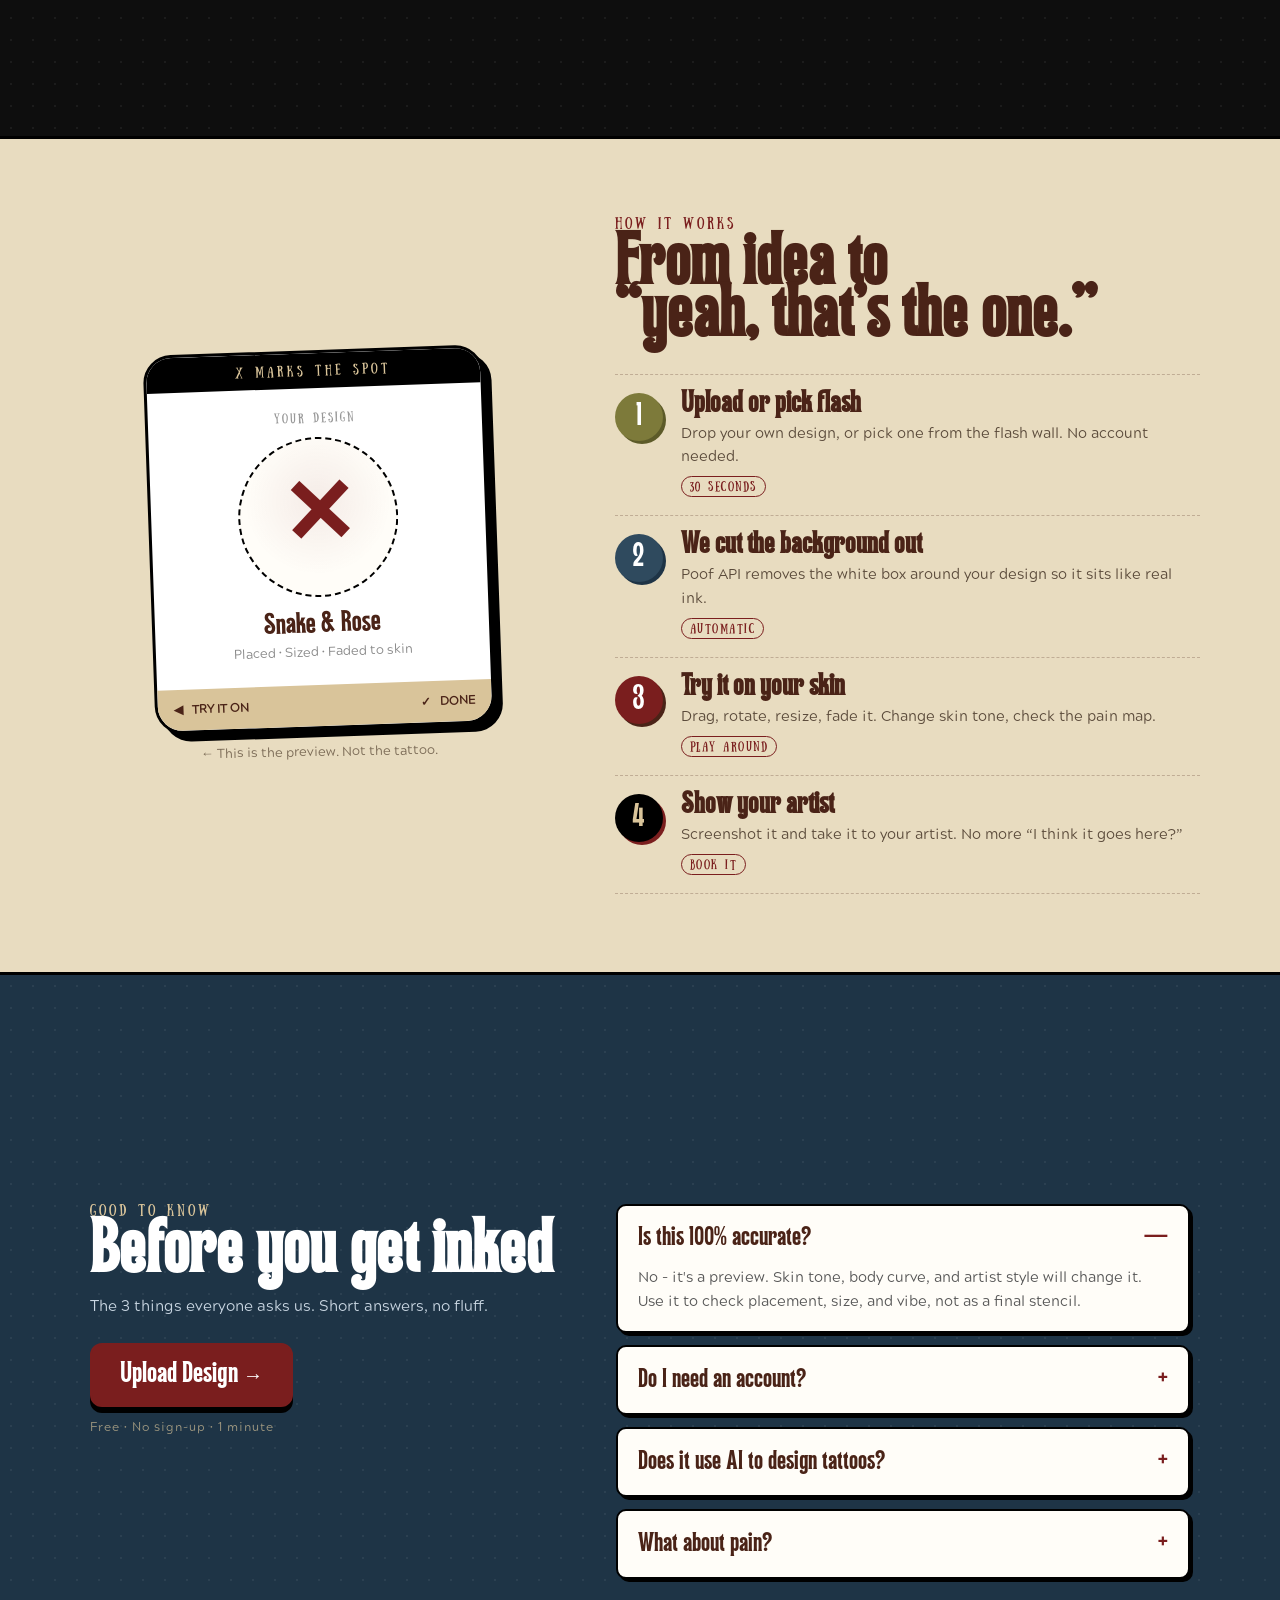
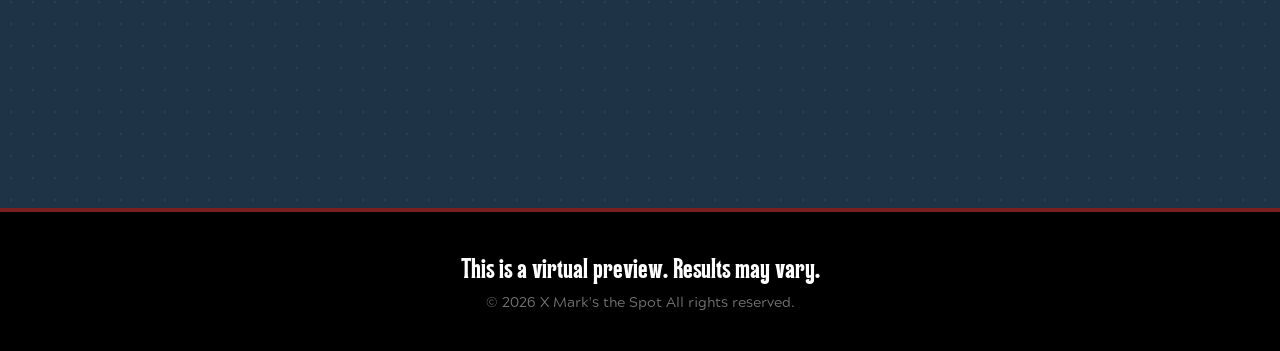
==== commit 6cbaf66f: "ADD - homepage css" ====
--- a/index.html
+++ b/index.html
@@ -19,55 +19,153 @@
         </ul>
     </nav>
 
-    <main>    
-        <section class="hero-section">
-            <div class="splat splat-left"><img src="./assets/Splat.png" alt=""></div>
-            <div class="splat splat-right"><img src="./assets/Splat.png" alt=""></div>
-            <div class="hero">
-                <h2>Welcome to</h2>
-                <h1>X Mark's the Spot</h1>
-                <p>Try on your tattoo before you get it inked forever. Upload your own design or choose from available flash.</p>
-                <button type="button" onclick="window.location.href='./upload.html'">Upload Design</button>
-            </div>
-        </section>
+<main>
+    <div class="slides-wrapper">
 
-        <section class="features-section">
-            <h2>Features</h2>
-            <div class="features">
-                <div class="feature">
-                    <h3>No AI generated Designs</h3>
-                    <p>This site does not support AI-generated designs.</p>
+        <!-- SECTION 1 - HERO -->
+        <section class="section section-1">
+            <div class="section-content">
+                <div class="section-inner">
+                <div class="splat splat-left"><img src="./assets/Splat.png" alt=""></div>
+                <div class="splat splat-right"><img src="./assets/Splat.png" alt=""></div>
+                <div class="hero">
+                    <h2>Welcome to</h2>
+                    <h1>X Mark's the Spot</h1>
+                    <p>Try on your tattoo before you get it inked forever. Upload your own design or choose from available flash.</p>
+                    <button type="button" onclick="window.location.href='./upload.html'">Upload Design</button>
                 </div>
-                <div class="feature">
-                    <h3>Change Skin Tone</h3>
-                    <p>Adjust the skin tone of the model to see how your tattoo will look on different skin types.</p>
-                </div>
-                <div class="feature">
-                    <h3>Background Removal</h3>
-                    <p>Remove the background from your tattoo design for a more realistic preview.</p>
-                </div>
-                <div class="feature">
-                    <h3>No Pesky Sign-Up's</h3>
-                    <p>Enjoy our services without the hassle of creating an account.</p>
-                </div>
-                <div class="feature">
-                    <h3>Pain Chart</h3>
-                    <p>Pain based on location of tattoo.</p>
                 </div>
             </div>
         </section>
 
-        <section class="hiw-section">
-            <div class="how-it-works">
-                <h2>How it works</h2>
-                <p>Step 1: Upload your design or Choose from Available Flash</p>
-                <p>Step 2: Automatically remove the background with Poof API</p>
-                <p>Step 3: Try-on virtually</p>
-                <p>Step 4: Get the tattoo!</p>
+        <!-- SECTION 2 - FEATURES - this is the long scrollable one -->
+        <section class="section section-2">
+            <div class="section-content">
+                <div class="section-inner">
+                <div class="features-head">
+                    <div class="ticker">TRY IT BEFORE YOU INK IT &nbsp;•&nbsp; REAL ARTISTS &nbsp;•&nbsp; NO AI &nbsp;•&nbsp; NO SIGN-UP &nbsp;•&nbsp;</div>
+                    <h2>Features</h2>
+                    <p class="features-sub">Preview it properly before it's permanent.</p>
+                </div>
+                <div class="features">
+                    <div class="feature"><h3>No AI generated Designs</h3><p>This site does not support AI-generated designs.</p></div>
+                    <div class="feature"><h3>Change Skin Tone</h3><p>Adjust the skin tone of the model to see how your tattoo will look on different skin types.</p></div>
+                    <div class="feature"><h3>Background Removal</h3><p>Remove the background from your tattoo design for a more realistic preview.</p></div>
+                    <div class="feature"><h3>No Pesky Sign-Up's</h3><p>Enjoy our services without the hassle of creating an account.</p></div>
+                    <div class="feature"><h3>Pain Chart</h3><p>Pain based on location of tattoo.</p></div>
+                </div>
+                </div>
             </div>
         </section>
 
-    </main>
+        <!-- SECTION 3 - HOW IT WORKS - NEW: Visual journey, not cards -->
+        <section class="section section-3">
+            <div class="section-content">
+                <div class="section-inner">
+                <div class="hiw-layout">
+
+                    <!-- Left: the visual - what it actually looks like -->
+                    <div class="hiw-visual">
+                    <div class="hiw-phone">
+                        <div class="hiw-phone-top">X MARKS THE SPOT</div>
+                        <div class="hiw-phone-body">
+                        <p class="hiw-phone-label">YOUR DESIGN</p>
+                        <div class="hiw-mock">✕</div>
+                        <p class="hiw-phone-caption">Snake & Rose<br><span>Placed • Sized • Faded to skin</span></p>
+                        </div>
+                        <div class="hiw-phone-bottom">
+                        <span>◀ &nbsp; TRY IT ON</span>
+                        <span>✓ &nbsp; DONE</span>
+                        </div>
+                    </div>
+                    <p class="hiw-visual-note">← This is the preview. Not the tattoo.</p>
+                    </div>
+
+                    <!-- Right: the timeline -->
+                    <div class="hiw-timeline">
+                    <p class="eyebrow">HOW IT WORKS</p>
+                    <h2>From idea to<br>“yeah, that’s the one.”</h2>
+
+                    <div class="hiw-step">
+                        <div class="hiw-num">1</div>
+                        <div>
+                        <h3>Upload or pick flash</h3>
+                        <p>Drop your own design, or pick one from the flash wall. No account needed.</p>
+                        <span class="hiw-time">30 seconds</span>
+                        </div>
+                    </div>
+
+                    <div class="hiw-step">
+                        <div class="hiw-num">2</div>
+                        <div>
+                        <h3>We cut the background out</h3>
+                        <p>Poof API removes the white box around your design so it sits like real ink.</p>
+                        <span class="hiw-time">Automatic</span>
+                        </div>
+                    </div>
+
+                    <div class="hiw-step">
+                        <div class="hiw-num">3</div>
+                        <div>
+                        <h3>Try it on your skin</h3>
+                        <p>Drag, rotate, resize, fade it. Change skin tone, check the pain map.</p>
+                        <span class="hiw-time">Play around</span>
+                        </div>
+                    </div>
+
+                    <div class="hiw-step">
+                        <div class="hiw-num">4</div>
+                        <div>
+                        <h3>Show your artist</h3>
+                        <p>Screenshot it and take it to your artist. No more “I think it goes here?”</p>
+                        <span class="hiw-time">Book it</span>
+                        </div>
+                    </div>
+
+                    </div>
+                </div>
+                </div>
+            </div>
+        </section>
+
+        <!-- SECTION 5 - FAQ + FINAL CTA -->
+        <section class="section section-5">
+            <div class="section-content">
+                <div class="section-inner">
+                <div class="faq-wrap">
+                    <div class="faq-left">
+                    <p class="eyebrow">GOOD TO KNOW</p>
+                    <h2>Before you get inked</h2>
+                    <p class="faq-sub">The 3 things everyone asks us. Short answers, no fluff.</p>
+                    <button type="button" class="big-cta" onclick="window.location.href='./upload.html'">Upload Design →</button>
+                    <p class="cta-note">Free • No sign-up • 1 minute</p>
+                    </div>
+
+                    <div class="faq-right">
+                    <details open>
+                        <summary>Is this 100% accurate?</summary>
+                        <p>No - it's a preview. Skin tone, body curve, and artist style will change it. Use it to check placement, size, and vibe, not as a final stencil.</p>
+                    </details>
+                    <details>
+                        <summary>Do I need an account?</summary>
+                        <p>No. Upload, remove the background, try it on, done. Nothing is saved unless you save it yourself.</p>
+                    </details>
+                    <details>
+                        <summary>Does it use AI to design tattoos?</summary>
+                        <p>No. We don't generate designs. You bring real art - yours or real flash from artists.</p>
+                    </details>
+                    <details>
+                        <summary>What about pain?</summary>
+                        <p>Use the Pain Chart in Try-On. Bony / thin-skin spots hurt more - ribs, feet, inner arm. Fleshy spots like outer arm / thigh are easier for a first tattoo.</p>
+                    </details>
+                    </div>
+                </div>
+                </div>
+            </div>
+        </section>
+
+    </div>
+</main>
 
     <footer>
         <p>This is a virtual preview. Results may vary.</p>
@@ -80,5 +178,7 @@
     <script src="./javascript/GSAP Plug-in's/Draggable.min.js" defer></script>
     <script src="./javascript/GSAP Plug-in's/ScrollTrigger.min.js" defer></script>
 
+    <script src="./javascript/animations.js" defer></script>
+
 </body>
 </html>
--- a/css/style.css
+++ b/css/style.css
@@ -20,6 +20,17 @@
   font-weight: 400;
   font-style: normal;
   font-display: swap;
+}
+
+:root {
+  --black: #111111;
+  --red: #7A1E1E;
+  --olive: #7D7A3A;
+  --slate: #2F4A5E;
+  --tan: #D9C49A;
+  --brown: #4A2317;
+  --cream: #F6F0E6;
+  --white: #FFFFFF;
 }
 
 
@@ -305,7 +316,6 @@
     margin: 0;
     padding: 0;
     display: flex;
-    width: 100%;
     gap: 24px;
     align-items: center;
 }
@@ -317,9 +327,6 @@
     font-size: 16px;
 }
 
-.nav-links li:last-child {
-    margin-left: auto;
-}
 
 /* ---------- Layout ---------- */
 
@@ -650,27 +657,22 @@
     cursor: move;
 }
 
-/* Only this layer is masked. It fills the box exactly. */
 #stencilClip {
-    position: absolute;
-    inset: 0;
-    overflow: hidden;
-    pointer-events: none;
-    -webkit-mask-repeat: no-repeat;
-    mask-repeat: no-repeat;
+  position: absolute;
+  inset: 0;
+  overflow: visible;
+  pointer-events: none;
+  -webkit-mask-repeat: no-repeat;
+  mask-repeat: no-repeat;
+  /* NO transform here */
 }
 
 #imgStencil {
-    display: block;
-    width: 100%;
-    height: 100%;
-    object-fit: contain;
-    pointer-events: none;
-    user-select: none;
-    -webkit-user-drag: none;
-    touch-action: none;
-    transform-origin: center center;
-    will-change: transform;
+  display: block;
+  width: 100%;
+  height: 100%;
+  object-fit: contain;
+  transform-origin: center center; /* rotate around its own centre */
 }
 
 /* ---------- Handles ---------- */
@@ -839,261 +841,6 @@
 .pain-toggle.round:before {
   border-radius: 50%;
 }
-
-
-
-/* --- Nav --- */
-nav {
-  background: black;
-  height: 64px;
-  display: flex;
-  align-items: center;
-  justify-content: space-between;
-  padding: 0 24px;
-  overflow: hidden; /* stops logo spilling out */
-}
-.logo {
-  display: flex;
-  align-items: center;
-  flex-shrink: 0;
-}
-.logo img {
-  height: 44px; /* was way bigger, this fits inside 64px nav */
-  width: auto;
-  max-width: 140px;
-  object-fit: contain;
-  display: block;
-  filter: invert();
-}
-.nav-links {
-  display: flex;
-  justify-content: flex-end;
-  gap: 28px;
-  margin: 0;
-  padding: 0;
-}
-/* Kills the old Try-On rule that pushed Try-on to the far right */
-.nav-links li:last-child {
-  margin-left: 0;
-}
-.nav-links a {
-  font-family: 'Sunday', Arial, sans-serif;
-  color: #c8aa84;
-  font-size: 15px;
-  letter-spacing: 3px;
-  padding: 6px 0;
-  border-bottom: 2px solid transparent;
-}
-.nav-links a:hover {
-  color: #e6d8ba;
-}
-
-.nav-links a.active {
-  color: #e6d8ba;
-}
-
-/* --- Hero - your image as bg --- */
-.hero-section {
-  position: relative;
-  overflow: hidden;
-  background-image: url("../assets/bg.png");
-  background-size: cover;
-  background-position: center;
-  background-repeat: no-repeat;
-  padding: 80px 20px 90px;
-  text-align: center;
-}
-
-.hero {
-  position: relative;
-  z-index: 2; /* text stays ON TOP of splats */
-  max-width: 720px;
-  margin: 0 auto;
-  display: flex;
-  flex-direction: column;
-  align-items: center;
-  gap: 18px;
-}
-
-.hero h2 {
-  font-family: 'Grotesque', Arial, sans-serif;
-  color: #111;
-  font-size: 20px;
-  font-weight: 700;
-  text-transform: uppercase;
-  padding-bottom: 27px;
-  margin: 0;
-}
-
-.hero h1 {
-  font-family: 'TanJambore', Arial, sans-serif;
-  color: #3A1400;
-  font-size: clamp(56px, 10vw, 110px);
-  line-height: 1.05;
-  margin: 0;
-}
-
-.hero p {
-  font-family: 'Grotesque', Arial, sans-serif;
-  color: #111;
-  font-size: 17px;
-  max-width: 520px;
-  margin: 0;
-  line-height: 1.6;
-}
-
-.hero button {
-  font-family: 'TanJambore', Arial, sans-serif;
-  color: #fff;
-  background: #4A1A00;
-  border: 2px solid #4A1A00;
-  border-radius: 10px;
-  padding: 14px 28px;
-  font-size: 20px;
-  cursor: pointer;
-  transition: transform 0.15s, box-shadow 0.15s;
-}
-
-.hero button:hover {
-  transform: translateY(-2px);
-  box-shadow: 0 6px 0 rgba(74, 26, 0, 0.25);
-}
-
-/* --- Splats - using <img>, not background-image --- */
-.splat {
-  position: absolute;
-  z-index: 1;
-  pointer-events: none;
-}
-
-.splat img {
-  width: 100%;
-  height: 100%;
-  object-fit: contain;
-  display: block;
-  opacity: 0.95;
-}
-
-/* Left - bottom left corner, like reference */
-.splat-left {
-  width: 400px;
-  height: auto;
-  left: -150px;
-  bottom: 10px;
-}
-
-/* Right - top right corner, like reference */
-.splat-right {
-  width: 400px;
-  height: auto;
-  right: -150px;
-  top: 20px;
-  transform: scaleX(-1); /* mirror it so it looks different */
-}
-
-@media (max-width: 700px) {
-  .splat-left {
-    width: 140px;
-    height: 140px;
-    left: -50px;
-    bottom: 10px;
-    opacity: 0.5;
-  }
-  .splat-right {
-    width: 130px;
-    height: 130px;
-    right: -50px;
-    top: 20px;
-    opacity: 0.5;
-  }
-}
-
-/* --- Features --- */
-.features-section, .hiw-section {
-  max-width: 1000px;
-  margin: 0 auto;
-  padding: 60px 20px;
-  text-align: center;
-}
-.features-section {
-  border-top: 1px solid #ddd;
-}
-.features-section h2, .hiw-section h2 {
-  font-family: 'TanJambore', Arial, sans-serif;
-  color: #3A1400;
-  font-size: 38px;
-  margin: 0 0 8px;
-}
-.features {
-  display: grid;
-  grid-template-columns: repeat(3, 1fr);
-  gap: 20px;
-  text-align: left;
-  margin-top: 28px;
-}
-.feature {
-  border: 1px solid #ddd;
-  border-radius: 14px;
-  padding: 22px;
-  transition: transform 0.15s, border-color 0.15s;
-}
-.feature:hover {
-  transform: translateY(-3px);
-  border-color: #4A1A00;
-}
-.feature h3 {
-  font-family: 'TanJambore', Arial, sans-serif;
-  color: #111;
-  font-size: 20px;
-  margin: 0 0 8px;
-}
-.feature p, .how-it-works p {
-  font-family: 'Grotesque', Arial, sans-serif;
-  color: #111;
-  line-height: 1.6;
-  margin: 0 0 8px;
-}
-
-/* --- How it works --- */
-.hiw-section {
-  border-top: 1px solid #ddd;
-}
-.how-it-works {
-  border: 1px solid #ddd;
-  border-radius: 14px;
-  padding: 28px;
-  max-width: 640px;
-  margin: 0 auto;
-  text-align: left;
-}
-.how-it-works p {
-  padding-bottom: 10px;
-  margin-bottom: 10px;
-  border-bottom: 1px dashed #ddd;
-}
-.how-it-works p:last-child {
-  border-bottom: none;
-  margin-bottom: 0;
-  padding-bottom: 0;
-}
-
-/* --- Footer --- */
-footer {
-  text-align: center;
-  padding: 28px 20px;
-  font-family: 'Grotesque', Arial, sans-serif;
-  color: #111;
-  border-top: 1px solid #ddd;
-  font-size: 14px;
-  line-height: 1.6;
-}
-
-@media (max-width: 700px) {
-  .features { grid-template-columns: 1fr; }
-  .hero-section { padding: 60px 20px 50px; }
-}
-
-
 
 /* ---------- Mobile ---------- */
 
@@ -1113,4 +860,824 @@
     .try-on-area {
         height: 400px;
     }
+}
+
+
+/* ==================================================================
+   HOMEPAGE - Matched to index.html
+   Hero / Features / How It Works / FAQ / Footer
+   No extra text via CSS. Nav links on the right.
+   ================================================================== */
+
+/* ---------- Variables ---------- */
+:root {
+  --black: #111111;
+  --ink: #0e0e0e;
+  --red: #7a1e1e;
+  --olive: #7d7a3a;
+  --olive-dark: #5c5a28;
+  --slate: #2f4a5e;
+  --slate-dark: #1e3446;
+  --tan: #d9c49a;
+  --tan-light: #e8dcc0;
+  --brown: #4a2317;
+  --cream: #f6f0e6;
+  --paper: #fffdf8;
+}
+
+/* ---------- Base ---------- */
+html,
+body {
+  margin: 0;
+  height: 100%;
+  -webkit-overflow-scrolling: touch;
+}
+
+body {
+  overflow-x: hidden;
+  overflow-y: scroll;
+  background: var(--cream);
+  color: var(--black);
+  font-family: "Grotesque", Arial, sans-serif;
+}
+
+* {
+  box-sizing: border-box;
+}
+
+.eyebrow {
+  font-family: "Sunday", Arial, sans-serif;
+  font-size: 12px;
+  letter-spacing: 3px;
+  color: var(--red);
+  margin: 0 0 12px;
+  padding: 0;
+}
+
+.slides-wrapper {
+  margin-top: 64px;
+}
+
+/* ---------- Nav - links on the right ---------- */
+nav {
+  width: 100%;
+  height: 64px;
+  position: fixed;
+  top: 0;
+  z-index: 999;
+  display: flex;
+  align-items: center;
+  justify-content: space-between;
+  padding: 0 24px;
+  background: #000;
+}
+
+.logo {
+  display: flex;
+  align-items: center;
+  flex-shrink: 0;
+}
+
+.logo img {
+  height: 42px;
+  width: auto;
+  object-fit: contain;
+  display: block;
+  filter: invert();
+}
+
+.nav-links {
+  display: flex;
+  align-items: center;
+  justify-content: flex-end;
+  gap: 28px;
+  margin: 0 0 0 auto;
+  padding: 0;
+  list-style: none;
+}
+
+.nav-links li {
+  margin: 0;
+}
+
+.nav-links a {
+  font-family: "Sunday", Arial, sans-serif;
+  color: #c8aa84;
+  font-size: 15px;
+  letter-spacing: 3px;
+  padding: 6px 0;
+  border-bottom: 2px solid transparent;
+  text-decoration: none;
+  white-space: nowrap;
+}
+
+.nav-links a:hover,
+.nav-links a.active {
+  color: #e6d8ba;
+  border-bottom-color: var(--red);
+}
+
+/* ---------- Pinned Slides Base ---------- */
+.section {
+  width: 100%;
+  height: calc(100vh - 64px);
+  display: flex;
+  justify-content: center;
+  text-align: center;
+  position: relative;
+  box-sizing: border-box;
+  overflow: hidden;
+  will-change: transform, opacity;
+}
+
+.section-content {
+  width: 100%;
+  height: 100%;
+  display: flex;
+  justify-content: center;
+}
+
+.section-inner {
+  height: 100%;
+  overflow: hidden;
+  display: flex;
+  flex-direction: column;
+  align-items: center;
+  justify-content: center;
+  width: 100%;
+  position: relative;
+}
+
+.section-2 .section-inner {
+  height: auto;
+  justify-content: flex-start;
+  padding-top: 40px;
+  padding-bottom: 20vh;
+}
+
+/* ==================================================================
+   SECTION 1 - HERO - cream + bg.png
+   ================================================================== */
+.section-1 {
+  background-color: var(--cream);
+  background-image: url("../assets/bg.png");
+  background-size: cover;
+  background-position: center top;
+  min-height: 760px;
+  color: #111;
+}
+
+.hero {
+  position: relative;
+  z-index: 2;
+  max-width: 720px;
+  margin: 0 auto;
+  display: flex;
+  flex-direction: column;
+  align-items: center;
+  gap: 18px;
+  padding: 0 20px;
+}
+
+.hero h2 {
+  font-family: "Grotesque", Arial, sans-serif;
+  color: #111;
+  font-size: 20px;
+  font-weight: 700;
+  text-transform: uppercase;
+  padding-bottom: 27px;
+  margin: 0;
+}
+
+.hero h1 {
+  font-family: "TanJambore", Arial, sans-serif;
+  color: #3a1400;
+  font-size: clamp(56px, 10vw, 110px);
+  line-height: 1.05;
+  margin: 0;
+}
+
+.hero p {
+  font-family: "Grotesque", Arial, sans-serif;
+  color: #111;
+  font-size: 17px;
+  max-width: 520px;
+  margin: 0;
+  line-height: 1.6;
+}
+
+.hero button {
+  font-family: "TanJambore", Arial, sans-serif;
+  color: #fff;
+  background: #4a1a00;
+  border: 2px solid #4a1a00;
+  border-radius: 10px;
+  padding: 14px 28px;
+  font-size: 20px;
+  cursor: pointer;
+}
+
+.hero button:hover {
+  transform: translateY(-2px);
+  box-shadow: 0 6px 0 rgba(74, 26, 0, 0.25);
+}
+
+.splat {
+  position: absolute;
+  z-index: 1;
+  pointer-events: none;
+}
+
+.splat img {
+  width: 100%;
+  height: 100%;
+  object-fit: contain;
+  display: block;
+  opacity: 0.95;
+}
+
+.splat-left {
+  width: 400px;
+  left: -150px;
+  bottom: 10px;
+}
+
+.splat-right {
+  width: 400px;
+  right: -150px;
+  top: 20px;
+  transform: scaleX(-1);
+}
+
+/* ==================================================================
+   SECTION 2 - FEATURES - black ink wall
+   ================================================================== */
+.section-2 {
+  background: var(--ink);
+  background-image: radial-gradient(rgba(255, 255, 255, 0.06) 1px, transparent 1px);
+  background-size: 22px 22px;
+  color: #fff;
+  border-top: 3px solid var(--red);
+}
+
+.features-head {
+  max-width: 1140px;
+  width: 100%;
+  padding: 0 20px;
+}
+
+.ticker {
+  background: var(--red);
+  color: #fff;
+  font-family: "Sunday", Arial, sans-serif;
+  font-size: 13px;
+  letter-spacing: 2.5px;
+  padding: 12px 16px;
+  max-width: 880px;
+  margin: 0 auto 36px;
+  white-space: nowrap;
+  overflow: hidden;
+  border: 2px dashed rgba(255, 255, 255, 0.6);
+  transform: rotate(-0.6deg);
+}
+
+.features-head h2 {
+  font-family: "TanJambore", Arial, sans-serif;
+  color: var(--tan);
+  font-size: clamp(36px, 5vw, 54px);
+  line-height: 1.02;
+  margin: 0;
+}
+
+.features-sub {
+  font-family: "Grotesque", Arial, sans-serif;
+  font-size: 17px;
+  color: #c9c9c9;
+  margin: 12px auto 0;
+  max-width: 520px;
+  padding: 0;
+}
+
+.features {
+  display: grid;
+  grid-template-columns: repeat(6, 1fr);
+  gap: 18px;
+  text-align: left;
+  margin-top: 36px;
+  max-width: 1140px;
+  width: 100%;
+  padding: 0 20px 40px;
+}
+
+.feature {
+  grid-column: span 2;
+  background: var(--paper);
+  color: var(--black);
+  border: 2.5px solid #000;
+  border-radius: 10px;
+  padding: 0;
+  overflow: hidden;
+  display: flex;
+  flex-direction: column;
+  position: relative;
+  box-shadow: 4px 4px 0 #000;
+  transition: transform 0.2s, box-shadow 0.2s;
+}
+
+.feature:hover {
+  transform: translateY(-5px) rotate(-0.5deg);
+  box-shadow: 8px 8px 0 var(--red);
+}
+
+.feature::before {
+  content: "";
+  display: block;
+  height: 10px;
+  width: 100%;
+  flex-shrink: 0;
+}
+
+.feature:nth-child(1)::before { background: var(--olive); }
+.feature:nth-child(2)::before { background: var(--slate); }
+.feature:nth-child(3)::before { background: var(--tan); }
+.feature:nth-child(4)::before { background: var(--brown); }
+.feature:nth-child(5)::before { background: var(--red); }
+
+.feature h3 {
+  padding: 28px 24px 0;
+  font-family: "TanJambore", Arial, sans-serif;
+  font-size: 26px;
+  line-height: 1.1;
+  margin: 0 0 8px;
+}
+
+.feature h3::after {
+  content: "";
+  display: block;
+  width: 36px;
+  height: 4px;
+  margin-top: 10px;
+  border-radius: 2px;
+}
+
+.feature p {
+  padding: 0 24px 28px;
+  font-family: "Grotesque", Arial, sans-serif;
+  color: #4a4a4a;
+  font-size: 15.5px;
+  line-height: 1.6;
+  margin: 0;
+  max-width: none;
+}
+
+.feature:nth-child(1) h3 { color: var(--olive-dark); }
+.feature:nth-child(1) h3::after { background: var(--olive); }
+.feature:nth-child(2) h3 { color: var(--slate-dark); }
+.feature:nth-child(2) h3::after { background: var(--slate); }
+.feature:nth-child(3) h3 { color: var(--brown); }
+.feature:nth-child(3) h3::after { background: var(--tan); }
+.feature:nth-child(4) h3 { color: var(--brown); }
+.feature:nth-child(4) h3::after { background: var(--brown); }
+.feature:nth-child(5) h3 { color: var(--red); }
+.feature:nth-child(5) h3::after { background: var(--red); }
+
+.feature:nth-child(4),
+.feature:nth-child(5) {
+  grid-column: span 3;
+}
+
+/* ==================================================================
+   SECTION 3 - HOW IT WORKS - warm tan
+   ================================================================== */
+.section-3 {
+  background: var(--tan-light);
+  color: var(--black);
+  border-top: 3px solid #000;
+}
+
+.section-3 .section-inner {
+  justify-content: center;
+  padding: 40px 20px;
+}
+
+.hiw-layout {
+  display: grid;
+  grid-template-columns: 0.9fr 1.1fr;
+  gap: 56px;
+  max-width: 1120px;
+  width: 100%;
+  text-align: left;
+  align-items: center;
+}
+
+/* Left - phone visual */
+.hiw-visual {
+  display: flex;
+  flex-direction: column;
+  align-items: center;
+  gap: 14px;
+}
+
+.hiw-phone {
+  width: 100%;
+  max-width: 340px;
+  background: #fff;
+  border: 3px solid #000;
+  border-radius: 28px;
+  overflow: hidden;
+  box-shadow: 8px 8px 0 #000;
+  transform: rotate(-2deg);
+}
+
+.hiw-phone-top {
+  background: #000;
+  color: var(--tan);
+  font-family: "Sunday", Arial, sans-serif;
+  font-size: 11px;
+  letter-spacing: 3px;
+  padding: 12px;
+  text-align: center;
+}
+
+.hiw-phone-body {
+  padding: 24px 22px;
+  text-align: center;
+}
+
+.hiw-phone-label {
+  font-family: "Sunday", Arial, sans-serif;
+  font-size: 10px;
+  letter-spacing: 2px;
+  color: #999;
+  margin: 0 0 14px;
+  padding: 0;
+}
+
+.hiw-mock {
+  width: 160px;
+  height: 160px;
+  margin: 0 auto;
+  border: 2px dashed #000;
+  border-radius: 50%;
+  display: flex;
+  align-items: center;
+  justify-content: center;
+  font-size: 90px;
+  color: var(--red);
+  font-weight: 700;
+  background:
+    radial-gradient(circle at 50% 40%, rgba(122, 30, 30, 0.08), transparent 60%),
+    var(--paper);
+}
+
+.hiw-phone-caption {
+  font-family: "TanJambore", Arial, sans-serif;
+  font-size: 20px;
+  color: var(--brown);
+  line-height: 1.2;
+  margin: 16px 0 0;
+  padding: 0;
+}
+
+.hiw-phone-caption span {
+  font-family: "Grotesque", Arial, sans-serif;
+  font-size: 13px;
+  color: #888;
+}
+
+.hiw-phone-bottom {
+  display: flex;
+  justify-content: space-between;
+  background: var(--tan);
+  padding: 12px 16px;
+  font-family: "Grotesque", Arial, sans-serif;
+  font-size: 12px;
+  font-weight: 700;
+  color: var(--brown);
+}
+
+.hiw-visual-note {
+  font-family: "Grotesque", Arial, sans-serif;
+  font-size: 13px;
+  color: #7a6a55;
+  margin: 0;
+  padding: 0;
+  transform: rotate(-1deg);
+}
+
+/* Right - timeline */
+.hiw-timeline .eyebrow {
+  color: var(--red);
+}
+
+.hiw-timeline h2 {
+  font-family: "TanJambore", Arial, sans-serif;
+  color: var(--brown);
+  font-size: clamp(34px, 4.5vw, 50px);
+  line-height: 1.05;
+  margin: 0 0 28px;
+}
+
+.hiw-step {
+  display: flex;
+  gap: 18px;
+  align-items: flex-start;
+  padding: 18px 0;
+  border-top: 1.5px dashed rgba(74, 35, 23, 0.25);
+}
+
+.hiw-step:last-child {
+  border-bottom: 1.5px dashed rgba(74, 35, 23, 0.25);
+}
+
+.hiw-num {
+  flex-shrink: 0;
+  width: 48px;
+  height: 48px;
+  border-radius: 50%;
+  background: #000;
+  color: var(--tan);
+  display: flex;
+  align-items: center;
+  justify-content: center;
+  font-family: "TanJambore", Arial, sans-serif;
+  font-size: 22px;
+  box-shadow: 3px 3px 0 var(--red);
+}
+
+.hiw-step:nth-child(3) .hiw-num {
+  background: var(--olive);
+  color: #fff;
+  box-shadow: 3px 3px 0 var(--olive-dark);
+}
+
+.hiw-step:nth-child(4) .hiw-num {
+  background: var(--slate);
+  color: #fff;
+  box-shadow: 3px 3px 0 var(--slate-dark);
+}
+
+.hiw-step:nth-child(5) .hiw-num {
+  background: var(--red);
+  color: #fff;
+  box-shadow: 3px 3px 0 var(--brown);
+}
+
+.hiw-step h3 {
+  font-family: "TanJambore", Arial, sans-serif;
+  color: var(--brown);
+  font-size: 21px;
+  line-height: 1.1;
+  margin: 0 0 6px;
+}
+
+.hiw-step p {
+  font-family: "Grotesque", Arial, sans-serif;
+  color: #5a4a3a;
+  font-size: 14.5px;
+  line-height: 1.6;
+  margin: 0;
+  padding: 0;
+  max-width: none;
+}
+
+.hiw-time {
+  display: inline-block;
+  margin-top: 8px;
+  font-family: "Sunday", Arial, sans-serif;
+  font-size: 10px;
+  letter-spacing: 1.5px;
+  color: var(--red);
+  border: 1.5px solid var(--red);
+  padding: 4px 8px;
+  border-radius: 999px;
+}
+
+/* ==================================================================
+   SECTION 5 - FAQ - slate dark
+   ================================================================== */
+.section-5 {
+  background: var(--slate-dark);
+  background-image: radial-gradient(rgba(255, 255, 255, 0.06) 1px, transparent 1px);
+  background-size: 22px 22px;
+  color: #fff;
+  border-top: 3px solid #000;
+}
+
+.section-5 .section-inner {
+  justify-content: center;
+  padding: 0 20px;
+}
+
+.faq-wrap {
+  display: grid;
+  grid-template-columns: 1fr 1.2fr;
+  gap: 48px;
+  max-width: 1100px;
+  width: 100%;
+  text-align: left;
+  align-items: start;
+}
+
+.faq-left .eyebrow {
+  color: var(--tan);
+}
+
+.faq-left h2 {
+  font-family: "TanJambore", Arial, sans-serif;
+  color: #fff;
+  font-size: clamp(36px, 5vw, 52px);
+  line-height: 1.02;
+  margin: 0;
+}
+
+.faq-sub {
+  font-family: "Grotesque", Arial, sans-serif;
+  color: #c9d6e2;
+  font-size: 15px;
+  line-height: 1.6;
+  margin: 14px 0 24px;
+  padding: 0;
+}
+
+.big-cta {
+  font-family: "TanJambore", Arial, sans-serif;
+  color: #fff;
+  background: var(--red);
+  border: 2px solid var(--red);
+  border-radius: 12px;
+  padding: 16px 28px;
+  font-size: 20px;
+  cursor: pointer;
+  box-shadow: 0 6px 0 #000;
+}
+
+.big-cta:hover {
+  transform: translateY(-2px);
+  box-shadow: 0 8px 0 #000;
+}
+
+.cta-note {
+  font-family: "Grotesque", Arial, sans-serif;
+  font-size: 12px;
+  letter-spacing: 1px;
+  color: rgba(217, 196, 154, 0.7);
+  margin: 12px 0 0;
+  padding: 0;
+}
+
+.faq-right {
+  display: flex;
+  flex-direction: column;
+  gap: 12px;
+}
+
+.faq-right details {
+  background: var(--paper);
+  border: 2px solid #000;
+  border-radius: 10px;
+  padding: 18px 20px;
+  cursor: pointer;
+  box-shadow: 3px 3px 0 #000;
+}
+
+.faq-right summary {
+  font-family: "TanJambore", Arial, sans-serif;
+  font-size: 18px;
+  color: var(--brown);
+  list-style: none;
+  cursor: pointer;
+  display: flex;
+  justify-content: space-between;
+  align-items: center;
+}
+
+.faq-right summary::after {
+  content: "+";
+  font-size: 22px;
+  color: var(--red);
+}
+
+.faq-right details[open] summary::after {
+  content: "—";
+}
+.faq-right details p {
+  font-family: "Grotesque", Arial, sans-serif;
+  font-size: 14.5px;
+  line-height: 1.65;
+  color: #555;
+  margin: 12px 0 0;
+  padding: 0;
+  max-width: none;
+}
+
+/* ==================================================================
+   FOOTER
+   ================================================================== */
+footer {
+  background: #000;
+  color: #c9c9c9;
+  border-top: 4px solid var(--red);
+  padding: 44px 20px 36px;
+  text-align: center;
+  position: relative;
+  z-index: 10;
+}
+footer p {
+  font-family: "Grotesque", Arial, sans-serif;
+  font-size: 14px;
+  line-height: 1.6;
+  margin: 0;
+  color: #c9c9c9;
+}
+footer p:first-child {
+  font-family: "TanJambore", Arial, sans-serif;
+  font-size: 19px;
+  color: #fff;
+}
+footer p:last-child {
+  color: #777;
+  margin-top: 6px;
+}
+
+/* ==================================================================
+   RESPONSIVE
+   ================================================================== */
+@media (max-width: 900px) {
+  .features {
+    grid-template-columns: repeat(2, 1fr);
+  }
+  .feature,
+  .feature:nth-child(4),
+  .feature:nth-child(5) {
+    grid-column: span 1;
+  }
+  .feature:nth-child(5) {
+    grid-column: span 2;
+  }
+  .ticker {
+    white-space: normal;
+    line-height: 1.5;
+    transform: rotate(0);
+  }
+  .hiw-layout {
+    grid-template-columns: 1fr;
+    gap: 32px;
+  }
+  .hiw-visual {
+    order: 2;
+  }
+  .hiw-timeline {
+    order: 1;
+  }
+  .hiw-phone {
+    transform: rotate(0);
+  }
+  .faq-wrap {
+    grid-template-columns: 1fr;
+    gap: 28px;
+  }
+}
+
+@media (max-width: 600px) {
+  .section {
+    height: auto;
+    min-height: calc(100vh - 64px);
+  }
+  .section-1 {
+    min-height: 620px;
+  }
+  .section-3,
+  .section-5 {
+    height: auto;
+  }
+  .section-3 .section-inner {
+    padding: 48px 16px;
+  }
+  .splat-left {
+    width: 150px;
+    left: -55px;
+  }
+  .splat-right {
+    width: 140px;
+    right: -55px;
+  }
+  .features {
+    grid-template-columns: 1fr;
+  }
+  .feature,
+  .feature:nth-child(4),
+  .feature:nth-child(5) {
+    grid-column: span 1;
+  }
+  nav {
+    padding: 0 16px;
+  }
+  .nav-links {
+    gap: 14px;
+  }
+  .nav-links a {
+    font-size: 11px;
+    letter-spacing: 1px;
+  }
 }
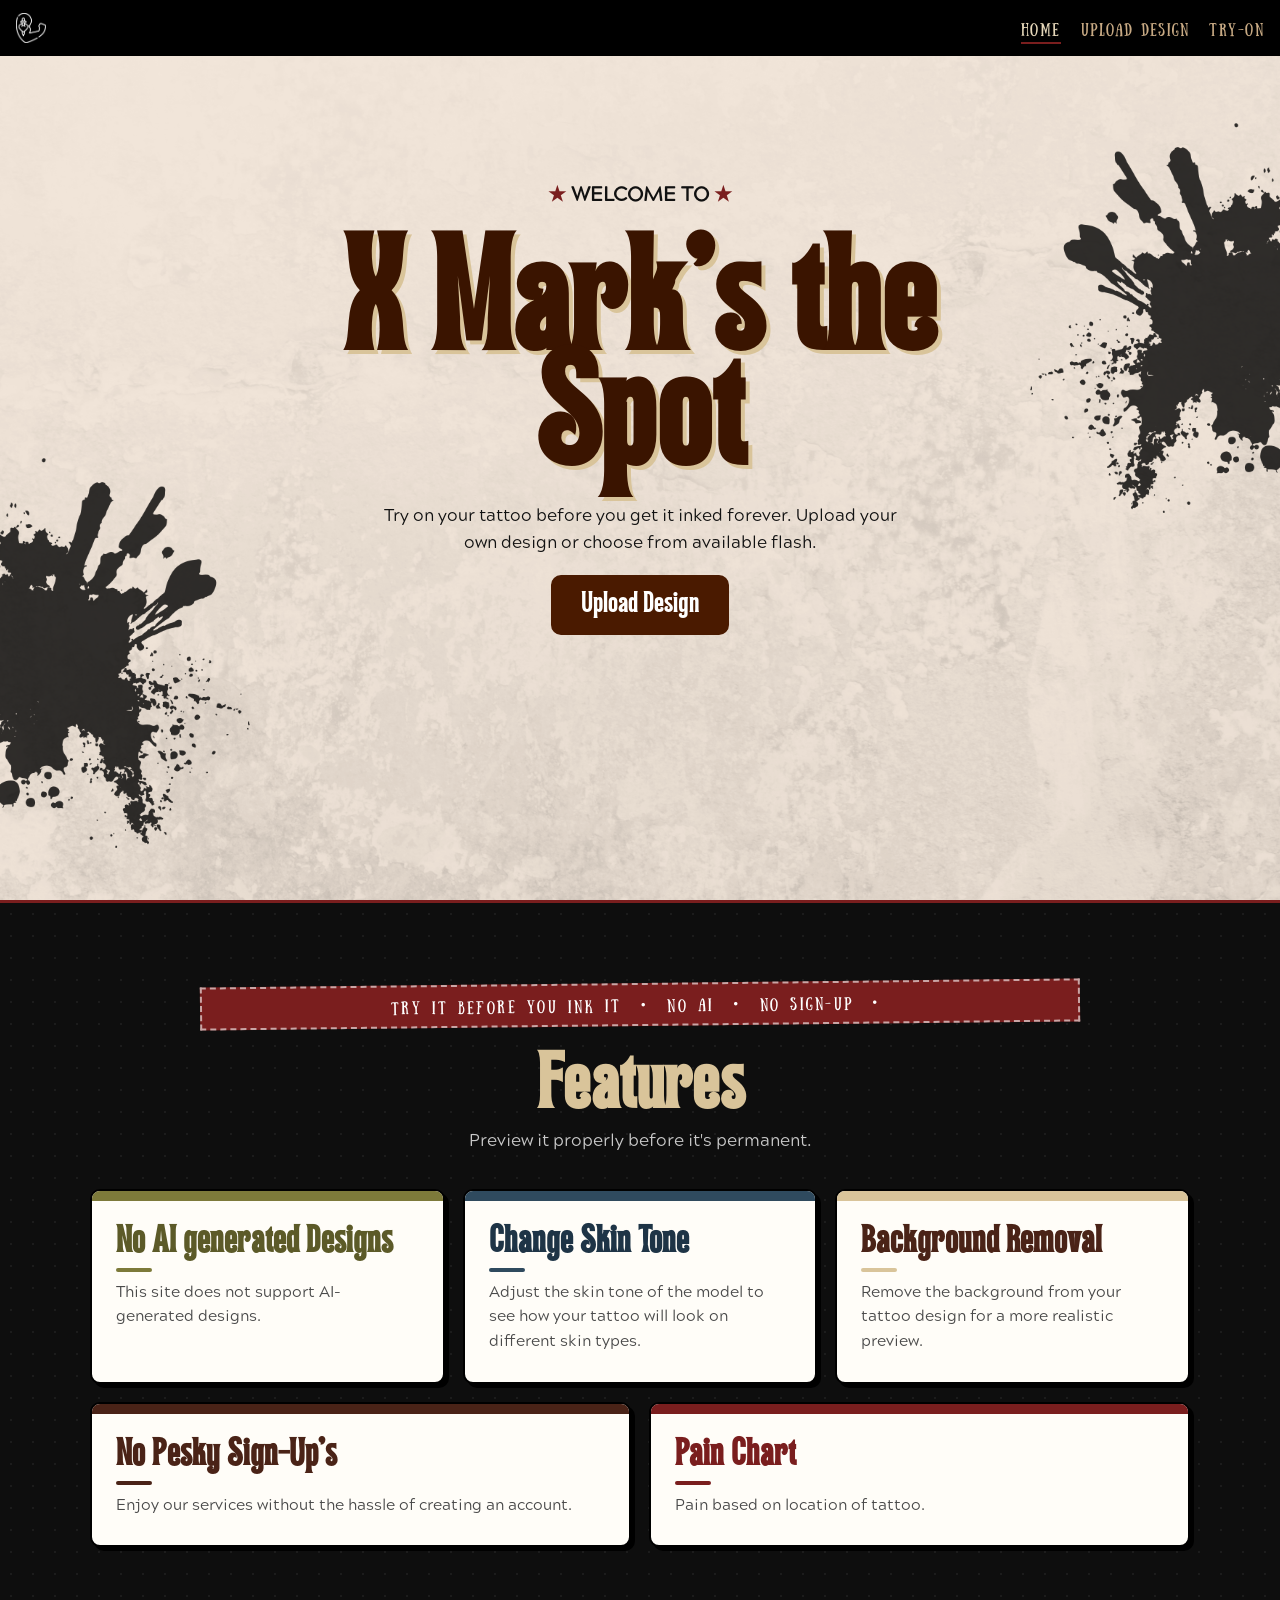
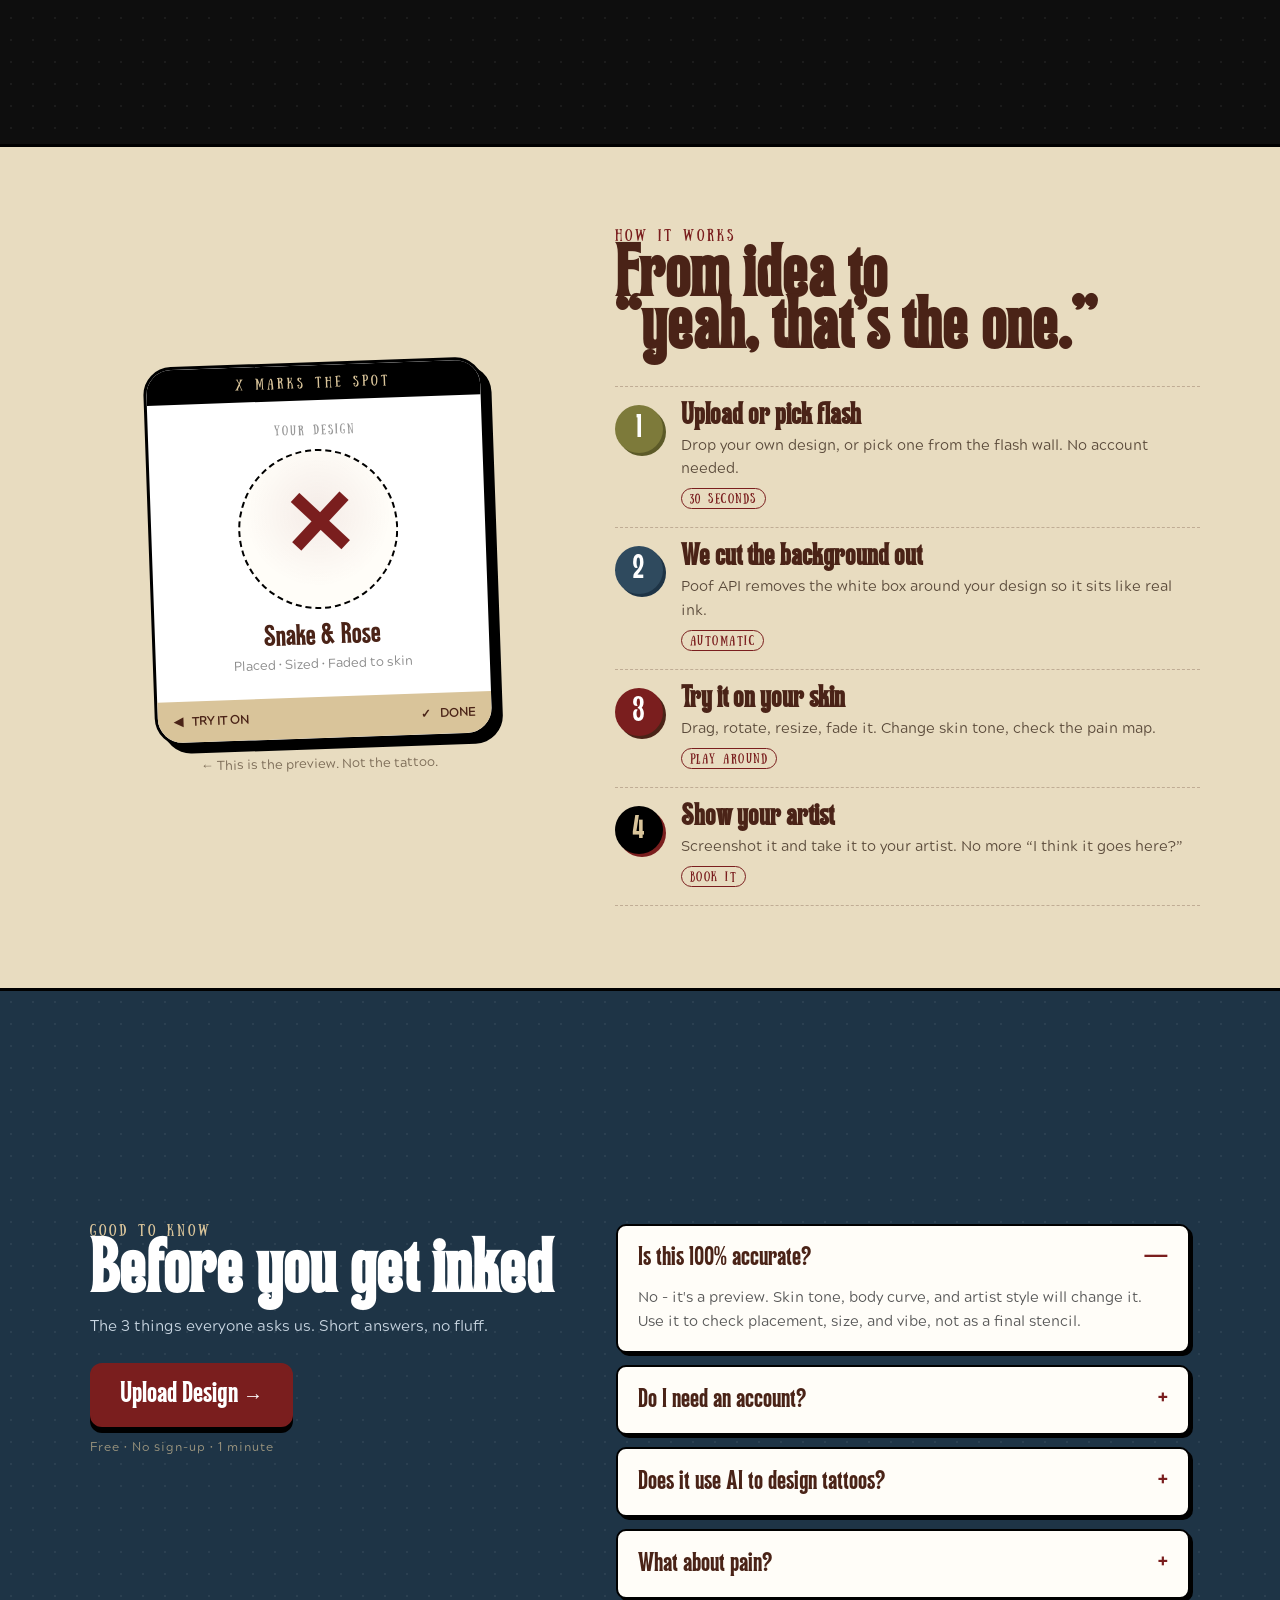
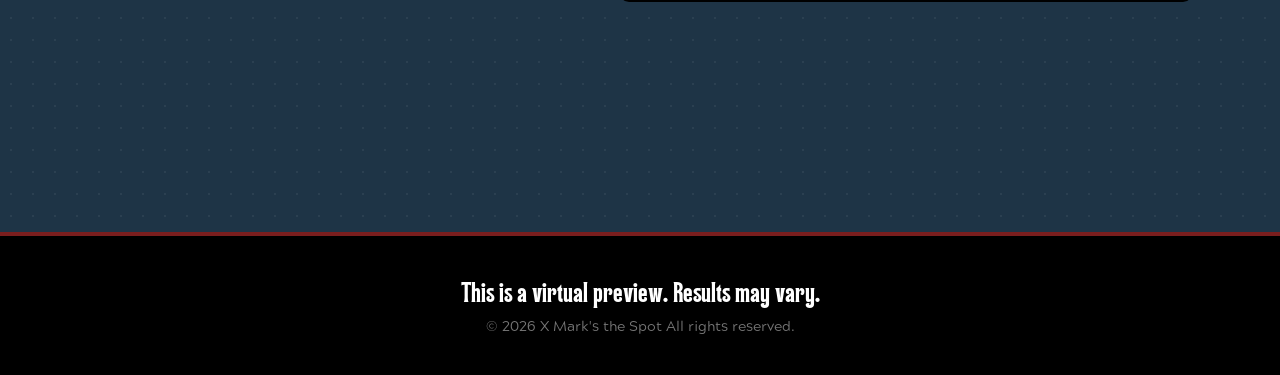
==== commit e72b1d8f: "FIX - transform handles & mobile nav" ====
--- a/index.html
+++ b/index.html
@@ -43,7 +43,7 @@
             <div class="section-content">
                 <div class="section-inner">
                 <div class="features-head">
-                    <div class="ticker">TRY IT BEFORE YOU INK IT &nbsp;•&nbsp; REAL ARTISTS &nbsp;•&nbsp; NO AI &nbsp;•&nbsp; NO SIGN-UP &nbsp;•&nbsp;</div>
+                    <div class="ticker">TRY IT BEFORE YOU INK IT &nbsp;•&nbsp; NO AI &nbsp;•&nbsp; NO SIGN-UP &nbsp;•&nbsp;</div>
                     <h2>Features</h2>
                     <p class="features-sub">Preview it properly before it's permanent.</p>
                 </div>
--- a/css/style.css
+++ b/css/style.css
@@ -1,1235 +1,182 @@
+/* X MARKS THE SPOT — style.css
+   Fonts / Vars / Base / Nav / Home / Upload / Try-On / Responsive */
+
+/* ============================================================
+   FONTS
+   ============================================================ */
 @font-face {
-  font-family: 'TanJambore';
-  src: url("../assets/Fonts/tanjambore.woff2") format('woff2');
-  font-weight: 400;
-  font-style: normal;
-  font-display: swap;
-}
-
+    font-family: 'TanJambore';
+    src: url("../assets/Fonts/tanjambore.woff2") format('woff2');
+    font-weight: 400; font-style: normal; font-display: swap;
+}
 @font-face {
-  font-family: 'Sunday';
-  src: url("../assets/Fonts/sunday.otf") format('opentype');
-  font-weight: 400;
-  font-style: normal;
-  font-display: swap;
-}
-
+    font-family: 'Sunday';
+    src: url("../assets/Fonts/sunday.otf") format('opentype');
+    font-weight: 400; font-style: normal; font-display: swap;
+}
 @font-face {
-  font-family: 'Grotesque';
-  src: url("../assets/Fonts/grotesque.otf") format('opentype');
-  font-weight: 400;
-  font-style: normal;
-  font-display: swap;
-}
-
+    font-family: 'Grotesque';
+    src: url("../assets/Fonts/grotesque.otf") format('opentype');
+    font-weight: 400; font-style: normal; font-display: swap;
+}
+
+/* ============================================================
+   VARIABLES
+   ============================================================ */
 :root {
-  --black: #111111;
-  --red: #7A1E1E;
-  --olive: #7D7A3A;
-  --slate: #2F4A5E;
-  --tan: #D9C49A;
-  --brown: #4A2317;
-  --cream: #F6F0E6;
-  --white: #FFFFFF;
-}
-
-
-.img-upload{
-    display: flex;
-    align-items: center;
-    justify-content: center;
-}
-
-#drop-area{
-    width: 400px;
-    height: 300px;
-    padding: 20px;
-    background: #f2f3f4;
-    text-align: center;
-    border-radius: 10px;
-}
-
-#img-view{
-    width: 100%;
-    height: 100%;
-    border-radius: 20px;
-    border: 3px dashed #380808;
-    background: #f2f3f4;
-    background-position: center;
-    background-size: cover;
-}
-
-#img-view img{
-    width: 100px;
-    margin-top: 25px;
-}
-
-:root {
-  --description-fade: rgba(5, 5, 5, 0.35);
-  --gap: 10px;
-  --radius: 8px;
-}
-
-.flash-wall {
-  width: 90vmin;
-  background: lightcoral;
-  position: relative;
-  overflow: hidden;
-  color-scheme: dark;
-  padding-bottom: 10px; /* so bottom row isn't touching the edge */
-}
-
-.gallery {
-  display: grid;
-  grid-template-columns: repeat(4, 1fr);
-  gap: 1rem;
-  padding: 10px;
-}
-
-.item {
-  cursor: pointer;
-  font-size: 0;
-  aspect-ratio: 1/1;
-  overflow: hidden;
-  border-radius: 10px;
-  background-color: transparent;
-
-  /* <-- CENTRE the image inside the tile */
-  display: flex;
-  align-items: center;
-  justify-content: center;
-}
-
-.gallery img, .item img {
-  width: 100%;
-  height: 100%;
-  aspect-ratio: 1/1;
-  object-fit: contain;
-  padding: 12%;
-  border-radius: 10px;
-  background-color: transparent;
-}
-
-
-.detail {
-  position: absolute;
-  top: 0;
-  left: 50%; /* OG needs this, otherwise xPercent: -50 pushes it off-screen */
-  width: 80vmin;
-  height: 80vmin;
-  z-index: 100;
-  cursor: pointer;
-  visibility: hidden;
-  background: transparent;
-  overflow: hidden;
-  display: flex;
-  flex-direction: column;
-}
-
-.detail img {
-  display: block;
-  width: 100%;
-  height: 100%;
-  flex: 1;
-  min-height: 0;
-  object-fit: contain;
-  padding: 5%;
-}
-
-.detail .content {
-  position: relative;
-  width: 100%;
-  padding: 16px 20px;
-  background: #0a0a0a;
-  color: white;
-  flex-shrink: 0;
-}
-
-.detail .title {
-  font-size: 1.8rem;
-  font-weight: 800;
-  text-transform: uppercase;
-}
-
-.detail .description {
-  font-size: 1rem;
-  opacity: 0.8;
-  margin-top: 4px;
-}
-
-
-
-
-
-
-
-.upload-section {
-    min-height: 100vh;
-    display: flex;
-    justify-content: center;
-    align-items: center;
-    padding: 40px 20px;
-  }
-
-  .img-upload {
-    display: flex;
-    flex-direction: column;
-    align-items: center;
-    gap: 16px;
-    text-align: center;
-    width: min(90vw, 600px);
-  }
-
-  /* ===== DROP BOX = COMPARISON BOX ===== */
-  #drop-area {
-    position: relative;
-    width: min(90vw, 560px);
-    aspect-ratio: 1 / 1;
-    overflow: hidden; /* clips the wipe to INSIDE the box */
-    background: #eef1f4;
-    border-radius: 12px;
-    border: 2px dashed #ccc;
-  }
-
-  .comparisonImage {
-    position: absolute;
-    inset: 0;
-    width: 100%;
-    height: 100%;
-    overflow: hidden;
-    display: flex;
-    flex-direction: column;
-    align-items: center;
-    justify-content: center;
-  }
-
-  /* BEFORE layer */
-  #img-view {
-    z-index: 1;
-    background-color: #eef1f4;
-    background-size: contain;
-    background-repeat: no-repeat;
-    background-position: center;
-  }
-
-  /* AFTER layer - checkerboard for transparent bg */
-  #afterLayer {
-    z-index: 2;
-    visibility: hidden; /* shown only after Convert */
-    background-color: #fff;
-    background-image:
-      linear-gradient(45deg, #ddd 25%, transparent 25%),
-      linear-gradient(-45deg, #ddd 25%, transparent 25%),
-      linear-gradient(45deg, transparent 75%, #ddd 75%),
-      linear-gradient(-45deg, transparent 75%, #ddd 75%);
-    background-size: 20px 20px;
-    background-position: 0 0, 0 10px, 10px -10px, -10px 0px;
-  }
-
-  #afterImg {
-    width: 100%;
-    height: 100%;
-    object-fit: contain;
-    object-position: center;
-  }
-
-  .upload-overlay {
-    position: absolute;
-    inset: 0;
-    z-index: 3;
-    cursor: pointer;
-  }
-
-  #uploadIcon {
-    width: 80px;
-    opacity: .6;
-    pointer-events: none;
-  }
-
-  #uploadHint {
-    pointer-events: none;
-    color: #555;
-    margin-top: 10px;
-  }
-
-  button {
-    padding: 10px 20px;
-    border-radius: 8px;
-    border: 1px solid #222;
-    background: #fff;
-    cursor: pointer;
-    font-size: 15px;
-  }
-  button:disabled { opacity: .4; cursor: not-allowed; }
-
-  #tryOnBtn {
-    text-decoration: none;
-    color: #222;
-    font-weight: bold;
-    border: 1px solid #222;
-    padding: 10px 20px;
-    border-radius: 8px;
-  }
-
-  /* ===== SECTION BELOW - what you scroll TO after wipe ===== */
-  .next-section {
-    min-height: 100vh;
-    padding: 40px 20px;
-    background: #ffb3b3;
-    text-align: center;
-  }
-
-
-
-
-
-
-
-
-
-
-/* Try-On Page Only */
-
+    --black: #111111; --ink: #0e0e0e; --red: #7a1e1e;
+    --olive: #7d7a3a; --olive-dark: #5c5a28;
+    --slate: #2f4a5e; --slate-dark: #1e3446;
+    --tan: #d9c49a; --tan-light: #e8dcc0; --brown: #4a2317;
+    --cream: #f6f0e6; --paper: #fffdf8; --white: #ffffff;
+    --flash-bg: url("../assets/flash-wall-bg.png");
+
+    /* Try-on page palette */
+    --panel: #4a2317; --panel-dark: #2b130a;
+    --accent: #4a90d9;
+}
+
+/* ============================================================
+   BASE
+   ============================================================ */
+* { box-sizing: border-box; }
+html, body { margin: 0; -webkit-overflow-scrolling: touch; }
 body {
-    margin: 0;
-    background: #fff;
-    font-family: "TANJambore", Arial, Helvetica, sans-serif;
-    color: #111;
-}
-
-* {
-    box-sizing: border-box;
-}
-
-/* ---------- Nav ---------- */
-
+    overflow-x: hidden; overflow-y: scroll;
+    background: var(--cream); color: var(--black);
+    font-family: "Grotesque", Arial, sans-serif;
+}
+.eyebrow {
+    font-family: "Sunday", Arial, sans-serif; font-size: 12px;
+    letter-spacing: 3px; color: var(--red); margin: 0 0 12px;
+}
+
+/* ============================================================
+   NAV
+   ============================================================ */
 nav {
-    height: 60px;
-    background: #4a4a4a;
-    display: flex;
-    align-items: center;
-    padding: 0 24px;
-}
-
+    width: 100%; height: 56px; position: fixed; top: 0; left: 0; z-index: 999;
+    display: flex; align-items: center; gap: 12px; padding: 0 16px; background: #000;
+}
+.logo { display: flex; align-items: center; flex: 0 0 auto; }
+.logo img {
+    height: 30px; width: auto; max-width: 110px;
+    object-fit: contain; display: block; filter: invert();
+}
 .nav-links {
-    list-style: none;
-    margin: 0;
-    padding: 0;
-    display: flex;
-    gap: 24px;
-    align-items: center;
-}
-
+    flex: 1 1 auto; min-width: 0; display: flex; align-items: center;
+    justify-content: flex-end; flex-wrap: nowrap; gap: 20px;
+    margin: 0; padding: 0; list-style: none;
+}
+.nav-links li { margin: 0; flex-shrink: 1; min-width: 0; }
 .nav-links a {
-    color: #fff;
-    text-decoration: none;
-    font-weight: 700;
-    font-size: 16px;
-}
-
-
-/* ---------- Layout ---------- */
-
-#content {
-    display: grid;
-    grid-template-columns: 230px 1fr 250px;
-    gap: 12px;
-    padding: 12px;
-    align-items: stretch;
-    height: calc(100vh - 60px);
-}
-
-/* ---------- Panels ---------- */
-
-.left-column,
-.right-column {
-    background: #6b6b6b;
-    border-radius: 10px;
-    padding: 14px 10px;
-    display: flex;
-    flex-direction: column;
-    gap: 12px;
-    color: #fff;
-    min-width: 0;
-}
-
-.left-column::before {
-    content: "CONTROLS";
-    text-align: center;
-    font-size: 19px;
-    font-weight: 900;
-}
-
-.right-column::before {
-    content: "ACCESSIBILITY";
-    text-align: center;
-    font-size: 19px;
-    font-weight: 900;
-}
-
-/* ---------- Cards ---------- */
-
-.transform-tools,
-.rotation-tools,
-.scale-tools,
-.undo-redo,
-.body-area-dropdown,
-.skin-tone,
-.body-type,
-.pain-overlay,
-.export-tools {
-    background: #c9c9c9;
-    color: #111;
-    border-radius: 8px;
-    padding: 14px 12px;
-    text-align: center;
-}
-
-.transform-tools h2,
-.rotation-tools h2,
-.scale-tools h2,
-.undo-redo h2,
-.body-area-dropdown h2,
-.skin-tone h2,
-.body-type h2,
-.pain-overlay h2,
-.export-tools h2 {
-    margin: 0 0 8px;
-    font-size: 15px;
-    font-weight: 900;
-    text-transform: uppercase;
-}
-
-/* ---------- Left: Sliders ---------- */
-
-.slider {
-    width: 100%;
-    accent-color: #000;
-    height: 20px;
-    cursor: pointer;
-    margin: 8px 0;
-    display: block;
-}
-
-.slider::-webkit-slider-thumb {
-    width: 18px;
-    height: 18px;
-}
-
-.slider::-moz-range-thumb {
-    width: 18px;
-    height: 18px;
-    border-radius: 50%;
-    background: #111;
-    border: none;
-}
-
-/* ---------- Left: Transform X / Y ---------- */
-
-.transform-tools {
-    position: relative;
-    padding-left: 30px;
-}
-
-.transform-tools::before {
-    content: "X";
-    position: absolute;
-    left: 10px;
-    top: 50px;
-    font-weight: 900;
-    font-size: 13px;
-}
-
-.transform-tools::after {
-    content: "Y";
-    position: absolute;
-    left: 10px;
-    top: 88px;
-    font-weight: 900;
-    font-size: 13px;
-}
-
-/* ---------- Left: Rotation ---------- */
-/* Your HTML has 1 slider, so only 1 slider is shown. No fake 2nd one. */
-
-.rotation-tools {
-    position: relative;
-    padding-left: 30px;
-}
-
-.rotation-tools::before {
-    content: "X";
-    position: absolute;
-    left: 10px;
-    top: 50px;
-    font-weight: 900;
-    font-size: 13px;
-}
-
-/* ---------- Left: Flip / Transparency ---------- */
-
-.flip-tools,
-.transp-tools {
-    background: #c9c9c9;
-    color: #111;
-    border-radius: 8px;
-    padding: 14px 12px;
-    text-align: center;
-}
-
-.flip-tools h2,
-.transp-tools h2 {
-    margin: 0 0 8px;
-    font-size: 15px;
-    font-weight: 900;
-    text-transform: uppercase;
-}
-
-/* Flip buttons */
-.flip-tools {
-    display: flex;
-    flex-wrap: wrap;
-    gap: 8px;
-    justify-content: center;
-}
-
-.flip-tools h2 {
-    width: 100%;
-}
-
-.flip-tools button {
-    flex: 1;
-    background: #fff;
-    border: 1px solid #111;
-    border-radius: 6px;
-    padding: 8px 6px;
-    font-size: 13px;
-    font-weight: 700;
-    cursor: pointer;
-    min-height: 34px;
-}
-
-.flip-tools button.active {
-    background: #111;
-    color: #fff;
-}
-
-/* Transparency slider */
-.transp-tools {
-    position: relative;
-    padding-bottom: 10px;
-}
-
-#opacityValue {
-    display: block;
-    font-size: 12px;
-    font-weight: 700;
-    margin-top: 2px;
-}
-
-/* The design itself - flip + fade live here, separate from your transform */
-#imgStencil {
-    opacity: 1;
-}
-
-
-
-/* ---------- Left: Undo / Redo / Reset ---------- */
-
-.undo-redo {
-    display: flex;
-    flex-wrap: wrap;
-    gap: 8px;
-    justify-content: center;
-    background: transparent;
-    padding: 0;
-}
-
-.undo-redo h2 {
-    display: none;
-}
-
-.undo-redo button {
-    background: #fff;
-    border: 1px solid #111;
-    cursor: pointer;
-    font-weight: 700;
-}
-
-#undo-button,
-#redo-button {
-    width: 38px;
-    height: 38px;
-    border-radius: 50%;
-    font-size: 0;
-    line-height: 1;
-    display: flex;
-    align-items: center;
-    justify-content: center;
-}
-
-#undo-button::after {
-    content: "↩";
-    font-size: 18px;
-}
-
-#redo-button::after {
-    content: "↪";
-    font-size: 18px;
-}
-
-#resetStencilBtn {
-    width: 100%;
-    border-radius: 16px;
-    padding: 8px 6px;
-    min-height: 34px;
-    font-size: 13px;
-}
-
-/* ---------- Center: Fixed Area, Whole Image Always Visible ---------- */
-.try-on-area {
-  width: 100%;
-  height: 100%;
-  flex: 1;
-  min-height: 0;
-  position: relative;
-  border: 3px dashed #111;
-  border-radius: 4px;
-  background: #fff;
-  overflow: visible;
-  touch-action: none;
-}
-
-.body-wrap {
-  position: absolute;
-  inset: 0;
-}
-
-/* SAME rules for both - this is what keeps them lined up + the old size */
-#imgBodyArea,
-#imgPainOverlay {
-  position: absolute;
-  inset: 0;
-  margin: auto;
-  max-width: calc(100% - 16px);
-  max-height: calc(100% - 16px);
-  width: auto;
-  height: auto;
-  object-fit: contain;
-}
-
-#imgBodyArea {
-  display: block;
-}
-
-#imgPainOverlay {
-  pointer-events: none;
-  opacity: 0.90;
-  mix-blend-mode: normal;
-  display: none;
-}
-
-#imgPainOverlay.visible {
-  display: block;
-}
-/* ---------- Stencil ---------- */
-
-.try-on-area {
-    position: relative;
-    overflow: visible; /* box can go outside body, but not get cut by area */
-}
-
-.stencil-box {
-    position: absolute;
-    left: 50%;
-    top: 50%;
-    width: 180px;
-    aspect-ratio: 1 / 1;
-    touch-action: none;
-    cursor: grab;
-    outline: 3px dashed transparent;
-    outline-offset: 6px;
-    overflow: visible; /* NEVER clip the box */
-}
-
-.stencil-box.selected {
-    outline-color: #4a90d9;
-    cursor: move;
-}
-
-#stencilClip {
-  position: absolute;
-  inset: 0;
-  overflow: visible;
-  pointer-events: none;
-  -webkit-mask-repeat: no-repeat;
-  mask-repeat: no-repeat;
-  /* NO transform here */
-}
-
-#imgStencil {
-  display: block;
-  width: 100%;
-  height: 100%;
-  object-fit: contain;
-  transform-origin: center center; /* rotate around its own centre */
-}
-
-/* ---------- Handles ---------- */
-.resize-handle,
-.rotate-handle {
-    position: absolute;
-    width: 14px;
-    height: 14px;
-    border: 2px solid #fff;
-    border-radius: 50%;
-    touch-action: none;
-    z-index: 10;
-    display: none;
-}
-
-.resize-handle.visible,
-.rotate-handle.visible {
-    display: block;
-}
-
-.resize-handle {
-    right: -5px;
-    bottom: -5px;
-    background: #4a90d9;
-    cursor: nwse-resize !important;
-}
-
-.rotate-handle {
-    left: 50%;
-    top: -20px;
-    margin-left: -7px;
-    background: #fff;
-    border-color: #4a90d9;
-    cursor: grab;
-}
-
-
-/* ---------- Right: Skin Tone ---------- */
-.skin-tone button {
-    width: 22px;
-    height: 22px;
-    border-radius: 50%;
-    border: 1px solid #111;
-    cursor: pointer;
-    padding: 0;
-    font-size: 0;
-}
-
-.skin-tone button:nth-of-type(1) {
-    background: #f2f3f4;
-}
-
-.skin-tone button:nth-of-type(2) {
-    background: #f5d0b0;
-}
-
-.skin-tone button:nth-of-type(3) {
-    background: #c98a5a;
-}
-
-.skin-tone button:nth-of-type(4) {
-    background: #6e4426;
-}
-
-/* ---------- Right: Body Area ---------- */
-
-#imgBodyAreaPreview {
-    display: none;
-}
-
-#body-area-select {
-    width: 100%;
-    padding: 8px;
-    font-size: 14px;
-    font-weight: 700;
-    border-radius: 6px;
-    border: 1px solid #111;
-    background: #fff;
-    text-transform: capitalize;
-}
-
-/* ---------- Right: Body Type / Pain ---------- */
-/* Hide these if they are empty in your HTML, so they don't show as a black bar / empty card. */
-
-.body-type:empty,
-.pain-overlay:empty {
-    display: none;
-}
-
-.pain-overlay h2 {
-    font-size: 15px;
-}
-
-
-/* ---------- Right: Save / Export ---------- */
-/* Shows your real button text. No relabelling. */
-
-.export-tools {
-    display: flex;
-    flex-wrap: wrap;
-    gap: 8px;
-    justify-content: center;
-}
-
-.export-tools h2 {
-    width: 100%;
-}
-
-.export-tools button {
-    flex: 1;
-    background: #fff;
-    border: 1px solid #111;
-    border-radius: 6px;
-    padding: 8px 6px;
-    font-size: 13px;
-    font-weight: 700;
-    cursor: pointer;
-    min-height: 34px;
-}
-
-#shareStatus {
-    width: 100%;
-    font-size: 12px;
-    min-height: 16px;
-    margin: 0;
-}
-
-/* Pain Map switch - renamed so it can't break the left sliders */
-.switch {
-  position: relative;
-  display: inline-block;
-  width: 60px;
-  height: 34px;
-}
-.switch input {
-  opacity: 0;
-  width: 0;
-  height: 0;
-}
-.pain-toggle {
-  position: absolute;
-  cursor: pointer;
-  top: 0; left: 0; right: 0; bottom: 0;
-  background-color: black;
-  transition: .4s;
-}
-.pain-toggle:before {
-  position: absolute;
-  content: "";
-  height: 26px;
-  width: 26px;
-  left: 4px;
-  bottom: 4px;
-  background-color: white;
-  transition: .4s;
-}
-input:checked + .pain-toggle {
-  background-color: #2196F3;
-}
-input:checked + .pain-toggle:before {
-  transform: translateX(26px);
-}
-.pain-toggle.round {
-  border-radius: 34px;
-}
-.pain-toggle.round:before {
-  border-radius: 50%;
-}
-
-/* ---------- Mobile ---------- */
-
-@media (max-width: 1100px) {
-    #content {
-        grid-template-columns: 1fr;
-    }
-    .try-on-container {
-        order: 1;
-    }
-    .left-column {
-        order: 2;
-    }
-    .right-column {
-        order: 3;
-    }
-    .try-on-area {
-        height: 400px;
-    }
-}
-
-
-/* ==================================================================
-   HOMEPAGE - Matched to index.html
-   Hero / Features / How It Works / FAQ / Footer
-   No extra text via CSS. Nav links on the right.
-   ================================================================== */
-
-/* ---------- Variables ---------- */
-:root {
-  --black: #111111;
-  --ink: #0e0e0e;
-  --red: #7a1e1e;
-  --olive: #7d7a3a;
-  --olive-dark: #5c5a28;
-  --slate: #2f4a5e;
-  --slate-dark: #1e3446;
-  --tan: #d9c49a;
-  --tan-light: #e8dcc0;
-  --brown: #4a2317;
-  --cream: #f6f0e6;
-  --paper: #fffdf8;
-}
-
-/* ---------- Base ---------- */
-html,
-body {
-  margin: 0;
-  height: 100%;
-  -webkit-overflow-scrolling: touch;
-}
-
-body {
-  overflow-x: hidden;
-  overflow-y: scroll;
-  background: var(--cream);
-  color: var(--black);
-  font-family: "Grotesque", Arial, sans-serif;
-}
-
-* {
-  box-sizing: border-box;
-}
-
-.eyebrow {
-  font-family: "Sunday", Arial, sans-serif;
-  font-size: 12px;
-  letter-spacing: 3px;
-  color: var(--red);
-  margin: 0 0 12px;
-  padding: 0;
-}
-
-.slides-wrapper {
-  margin-top: 64px;
-}
-
-/* ---------- Nav - links on the right ---------- */
-nav {
-  width: 100%;
-  height: 64px;
-  position: fixed;
-  top: 0;
-  z-index: 999;
-  display: flex;
-  align-items: center;
-  justify-content: space-between;
-  padding: 0 24px;
-  background: #000;
-}
-
-.logo {
-  display: flex;
-  align-items: center;
-  flex-shrink: 0;
-}
-
-.logo img {
-  height: 42px;
-  width: auto;
-  object-fit: contain;
-  display: block;
-  filter: invert();
-}
-
-.nav-links {
-  display: flex;
-  align-items: center;
-  justify-content: flex-end;
-  gap: 28px;
-  margin: 0 0 0 auto;
-  padding: 0;
-  list-style: none;
-}
-
-.nav-links li {
-  margin: 0;
-}
-
-.nav-links a {
-  font-family: "Sunday", Arial, sans-serif;
-  color: #c8aa84;
-  font-size: 15px;
-  letter-spacing: 3px;
-  padding: 6px 0;
-  border-bottom: 2px solid transparent;
-  text-decoration: none;
-  white-space: nowrap;
-}
-
-.nav-links a:hover,
-.nav-links a.active {
-  color: #e6d8ba;
-  border-bottom-color: var(--red);
-}
-
-/* ---------- Pinned Slides Base ---------- */
+    font-family: "Sunday", Arial, sans-serif; color: #c8aa84;
+    font-size: 13px; letter-spacing: 1.5px; padding: 6px 0;
+    border-bottom: 2px solid transparent; text-decoration: none; white-space: nowrap;
+}
+.nav-links a:hover, .nav-links a.active { color: #e6d8ba; border-bottom-color: var(--red); }
+.slides-wrapper { margin-top: 56px; }
+
+/* ============================================================
+   HOMEPAGE
+   ============================================================ */
 .section {
-  width: 100%;
-  height: calc(100vh - 64px);
-  display: flex;
-  justify-content: center;
-  text-align: center;
-  position: relative;
-  box-sizing: border-box;
-  overflow: hidden;
-  will-change: transform, opacity;
-}
-
-.section-content {
-  width: 100%;
-  height: 100%;
-  display: flex;
-  justify-content: center;
-}
-
+    width: 100%; height: calc(100vh - 56px); display: flex;
+    justify-content: center; text-align: center; position: relative;
+    overflow: hidden; padding: 40px 0;
+}
+.section-content { width: 100%; height: 100%; display: flex; justify-content: center; }
 .section-inner {
-  height: 100%;
-  overflow: hidden;
-  display: flex;
-  flex-direction: column;
-  align-items: center;
-  justify-content: center;
-  width: 100%;
-  position: relative;
-}
-
-.section-2 .section-inner {
-  height: auto;
-  justify-content: flex-start;
-  padding-top: 40px;
-  padding-bottom: 20vh;
-}
-
-/* ==================================================================
-   SECTION 1 - HERO - cream + bg.png
-   ================================================================== */
+    height: 100%; overflow: hidden; display: flex; flex-direction: column;
+    align-items: center; justify-content: center; width: 100%; position: relative;
+}
+
+/* --- Hero --- */
 .section-1 {
-  background-color: var(--cream);
-  background-image: url("../assets/bg.png");
-  background-size: cover;
-  background-position: center top;
-  min-height: 760px;
-  color: #111;
-}
-
+    background-color: var(--cream); background-image: url("../assets/bg.png");
+    background-size: cover; background-position: center top; color: #111; overflow: hidden;
+}
 .hero {
-  position: relative;
-  z-index: 2;
-  max-width: 720px;
-  margin: 0 auto;
-  display: flex;
-  flex-direction: column;
-  align-items: center;
-  gap: 18px;
-  padding: 0 20px;
-}
-
+    position: relative; z-index: 2; max-width: 720px; margin: 0 auto;
+    display: flex; flex-direction: column; align-items: center; gap: 18px;
+    padding: 0 20px; transform: translateY(-70px);
+}
 .hero h2 {
-  font-family: "Grotesque", Arial, sans-serif;
-  color: #111;
-  font-size: 20px;
-  font-weight: 700;
-  text-transform: uppercase;
-  padding-bottom: 27px;
-  margin: 0;
-}
-
+    font-family: "Grotesque", Arial, sans-serif; color: #111; font-size: 20px;
+    font-weight: 700; text-transform: uppercase; padding-bottom: 27px; margin: 0;
+}
+.hero h2::before, .hero h2::after { content: " ★ "; color: var(--red); }
 .hero h1 {
-  font-family: "TanJambore", Arial, sans-serif;
-  color: #3a1400;
-  font-size: clamp(56px, 10vw, 110px);
-  line-height: 1.05;
-  margin: 0;
-}
-
+    font-family: "TanJambore", Arial, sans-serif; color: #3a1400;
+    font-size: clamp(56px, 10vw, 110px); line-height: 1.05; margin: 0;
+    text-shadow: 4px 4px 0 var(--tan);
+}
 .hero p {
-  font-family: "Grotesque", Arial, sans-serif;
-  color: #111;
-  font-size: 17px;
-  max-width: 520px;
-  margin: 0;
-  line-height: 1.6;
-}
-
+    font-family: "Grotesque", Arial, sans-serif; color: #111;
+    font-size: 17px; max-width: 520px; margin: 0; line-height: 1.6;
+}
 .hero button {
-  font-family: "TanJambore", Arial, sans-serif;
-  color: #fff;
-  background: #4a1a00;
-  border: 2px solid #4a1a00;
-  border-radius: 10px;
-  padding: 14px 28px;
-  font-size: 20px;
-  cursor: pointer;
-}
-
-.hero button:hover {
-  transform: translateY(-2px);
-  box-shadow: 0 6px 0 rgba(74, 26, 0, 0.25);
-}
-
-.splat {
-  position: absolute;
-  z-index: 1;
-  pointer-events: none;
-}
-
-.splat img {
-  width: 100%;
-  height: 100%;
-  object-fit: contain;
-  display: block;
-  opacity: 0.95;
-}
-
-.splat-left {
-  width: 400px;
-  left: -150px;
-  bottom: 10px;
-}
-
-.splat-right {
-  width: 400px;
-  right: -150px;
-  top: 20px;
-  transform: scaleX(-1);
-}
-
-/* ==================================================================
-   SECTION 2 - FEATURES - black ink wall
-   ================================================================== */
+    font-family: "TanJambore", Arial, sans-serif; color: #fff; background: #4a1a00;
+    border: 2px solid #4a1a00; border-radius: 10px; padding: 14px 28px;
+    font-size: 20px; cursor: pointer; transition: transform 0.2s, box-shadow 0.2s;
+}
+.hero button:hover { transform: translateY(-2px); box-shadow: 0 6px 0 rgba(74, 26, 0, 0.25); }
+.splat { position: absolute; z-index: 1; pointer-events: none; }
+.splat img { width: 100%; height: 100%; object-fit: contain; display: block; opacity: 0.95; }
+.splat-left { width: 400px; left: -150px; bottom: 10px; }
+.splat-right { width: 400px; right: -150px; top: 20px; transform: scaleX(-1); }
+
+/* --- Features --- */
 .section-2 {
-  background: var(--ink);
-  background-image: radial-gradient(rgba(255, 255, 255, 0.06) 1px, transparent 1px);
-  background-size: 22px 22px;
-  color: #fff;
-  border-top: 3px solid var(--red);
-}
-
-.features-head {
-  max-width: 1140px;
-  width: 100%;
-  padding: 0 20px;
-}
-
+    background: var(--ink);
+    background-image: radial-gradient(rgba(255,255,255,0.06) 1px, transparent 1px);
+    background-size: 22px 22px; color: #fff; border-top: 3px solid var(--red);
+}
+.section-2 .section-inner { height: auto; justify-content: flex-start; padding: 40px 0; }
+.features-head { max-width: 1140px; width: 100%; padding: 0 20px; }
 .ticker {
-  background: var(--red);
-  color: #fff;
-  font-family: "Sunday", Arial, sans-serif;
-  font-size: 13px;
-  letter-spacing: 2.5px;
-  padding: 12px 16px;
-  max-width: 880px;
-  margin: 0 auto 36px;
-  white-space: nowrap;
-  overflow: hidden;
-  border: 2px dashed rgba(255, 255, 255, 0.6);
-  transform: rotate(-0.6deg);
-}
-
+    background: var(--red); color: #fff; font-family: "Sunday", Arial, sans-serif;
+    font-size: 13px; letter-spacing: 2.5px; padding: 12px 16px; max-width: 880px;
+    margin: 0 auto 36px; white-space: nowrap; overflow: hidden;
+    border: 2px dashed rgba(255,255,255,0.6); transform: rotate(-0.6deg);
+}
 .features-head h2 {
-  font-family: "TanJambore", Arial, sans-serif;
-  color: var(--tan);
-  font-size: clamp(36px, 5vw, 54px);
-  line-height: 1.02;
-  margin: 0;
-}
-
+    font-family: "TanJambore", Arial, sans-serif; color: var(--tan);
+    font-size: clamp(36px, 5vw, 54px); line-height: 1.02; margin: 0;
+}
 .features-sub {
-  font-family: "Grotesque", Arial, sans-serif;
-  font-size: 17px;
-  color: #c9c9c9;
-  margin: 12px auto 0;
-  max-width: 520px;
-  padding: 0;
-}
-
+    font-family: "Grotesque", Arial, sans-serif; font-size: 17px;
+    color: #c9c9c9; margin: 12px auto 0; max-width: 520px;
+}
 .features {
-  display: grid;
-  grid-template-columns: repeat(6, 1fr);
-  gap: 18px;
-  text-align: left;
-  margin-top: 36px;
-  max-width: 1140px;
-  width: 100%;
-  padding: 0 20px 40px;
-}
-
+    display: grid; grid-template-columns: repeat(6, 1fr); gap: 18px; text-align: left;
+    margin-top: 36px; max-width: 1140px; width: 100%; padding: 0 20px;
+}
 .feature {
-  grid-column: span 2;
-  background: var(--paper);
-  color: var(--black);
-  border: 2.5px solid #000;
-  border-radius: 10px;
-  padding: 0;
-  overflow: hidden;
-  display: flex;
-  flex-direction: column;
-  position: relative;
-  box-shadow: 4px 4px 0 #000;
-  transition: transform 0.2s, box-shadow 0.2s;
-}
-
-.feature:hover {
-  transform: translateY(-5px) rotate(-0.5deg);
-  box-shadow: 8px 8px 0 var(--red);
-}
-
-.feature::before {
-  content: "";
-  display: block;
-  height: 10px;
-  width: 100%;
-  flex-shrink: 0;
-}
-
+    grid-column: span 2; background: var(--paper); color: var(--black);
+    border: 2.5px solid #000; border-radius: 10px; overflow: hidden;
+    display: flex; flex-direction: column; position: relative;
+    box-shadow: 4px 4px 0 #000; transition: transform 0.2s, box-shadow 0.2s;
+}
+.feature:hover { transform: translateY(-5px) rotate(-0.5deg); box-shadow: 8px 8px 0 var(--red); }
+.feature::before { content: ""; display: block; height: 10px; width: 100%; flex-shrink: 0; }
 .feature:nth-child(1)::before { background: var(--olive); }
 .feature:nth-child(2)::before { background: var(--slate); }
 .feature:nth-child(3)::before { background: var(--tan); }
 .feature:nth-child(4)::before { background: var(--brown); }
 .feature:nth-child(5)::before { background: var(--red); }
-
 .feature h3 {
-  padding: 28px 24px 0;
-  font-family: "TanJambore", Arial, sans-serif;
-  font-size: 26px;
-  line-height: 1.1;
-  margin: 0 0 8px;
-}
-
+    padding: 28px 24px 0; font-family: "TanJambore", Arial, sans-serif;
+    font-size: 26px; line-height: 1.1; margin: 0 0 8px;
+}
 .feature h3::after {
-  content: "";
-  display: block;
-  width: 36px;
-  height: 4px;
-  margin-top: 10px;
-  border-radius: 2px;
-}
-
+    content: ""; display: block; width: 36px; height: 4px;
+    margin-top: 10px; border-radius: 2px;
+}
 .feature p {
-  padding: 0 24px 28px;
-  font-family: "Grotesque", Arial, sans-serif;
-  color: #4a4a4a;
-  font-size: 15.5px;
-  line-height: 1.6;
-  margin: 0;
-  max-width: none;
-}
-
+    padding: 0 24px 28px; font-family: "Grotesque", Arial, sans-serif;
+    color: #4a4a4a; font-size: 15.5px; line-height: 1.6; margin: 0;
+}
 .feature:nth-child(1) h3 { color: var(--olive-dark); }
 .feature:nth-child(1) h3::after { background: var(--olive); }
 .feature:nth-child(2) h3 { color: var(--slate-dark); }
@@ -1240,444 +187,885 @@
 .feature:nth-child(4) h3::after { background: var(--brown); }
 .feature:nth-child(5) h3 { color: var(--red); }
 .feature:nth-child(5) h3::after { background: var(--red); }
-
-.feature:nth-child(4),
-.feature:nth-child(5) {
-  grid-column: span 3;
-}
-
-/* ==================================================================
-   SECTION 3 - HOW IT WORKS - warm tan
-   ================================================================== */
-.section-3 {
-  background: var(--tan-light);
-  color: var(--black);
-  border-top: 3px solid #000;
-}
-
-.section-3 .section-inner {
-  justify-content: center;
-  padding: 40px 20px;
-}
-
+.feature:nth-child(4), .feature:nth-child(5) { grid-column: span 3; }
+
+/* --- How It Works --- */
+.section-3 { background: var(--tan-light); color: var(--black); border-top: 3px solid #000; }
+.section-3 .section-inner { padding: 0 20px; }
 .hiw-layout {
-  display: grid;
-  grid-template-columns: 0.9fr 1.1fr;
-  gap: 56px;
-  max-width: 1120px;
-  width: 100%;
-  text-align: left;
-  align-items: center;
-}
-
-/* Left - phone visual */
-.hiw-visual {
-  display: flex;
-  flex-direction: column;
-  align-items: center;
-  gap: 14px;
-}
-
+    display: grid; grid-template-columns: 0.9fr 1.1fr; gap: 56px;
+    max-width: 1120px; width: 100%; text-align: left; align-items: center;
+}
+.hiw-visual { display: flex; flex-direction: column; align-items: center; gap: 14px; }
 .hiw-phone {
-  width: 100%;
-  max-width: 340px;
-  background: #fff;
-  border: 3px solid #000;
-  border-radius: 28px;
-  overflow: hidden;
-  box-shadow: 8px 8px 0 #000;
-  transform: rotate(-2deg);
-}
-
+    width: 100%; max-width: 340px; background: #fff; border: 3px solid #000;
+    border-radius: 28px; overflow: hidden; box-shadow: 8px 8px 0 #000; transform: rotate(-2deg);
+}
 .hiw-phone-top {
-  background: #000;
-  color: var(--tan);
-  font-family: "Sunday", Arial, sans-serif;
-  font-size: 11px;
-  letter-spacing: 3px;
-  padding: 12px;
-  text-align: center;
-}
-
-.hiw-phone-body {
-  padding: 24px 22px;
-  text-align: center;
-}
-
+    background: #000; color: var(--tan); font-family: "Sunday", Arial, sans-serif;
+    font-size: 11px; letter-spacing: 3px; padding: 12px; text-align: center;
+}
+.hiw-phone-body { padding: 24px 22px; text-align: center; }
 .hiw-phone-label {
-  font-family: "Sunday", Arial, sans-serif;
-  font-size: 10px;
-  letter-spacing: 2px;
-  color: #999;
-  margin: 0 0 14px;
-  padding: 0;
-}
-
+    font-family: "Sunday", Arial, sans-serif; font-size: 10px;
+    letter-spacing: 2px; color: #999; margin: 0 0 14px;
+}
 .hiw-mock {
-  width: 160px;
-  height: 160px;
-  margin: 0 auto;
-  border: 2px dashed #000;
-  border-radius: 50%;
-  display: flex;
-  align-items: center;
-  justify-content: center;
-  font-size: 90px;
-  color: var(--red);
-  font-weight: 700;
-  background:
-    radial-gradient(circle at 50% 40%, rgba(122, 30, 30, 0.08), transparent 60%),
-    var(--paper);
-}
-
+    width: 160px; height: 160px; margin: 0 auto; border: 2px dashed #000;
+    border-radius: 50%; display: flex; align-items: center; justify-content: center;
+    font-size: 90px; color: var(--red); font-weight: 700;
+    background: radial-gradient(circle at 50% 40%, rgba(122,30,30,0.08), transparent 60%), var(--paper);
+}
 .hiw-phone-caption {
-  font-family: "TanJambore", Arial, sans-serif;
-  font-size: 20px;
-  color: var(--brown);
-  line-height: 1.2;
-  margin: 16px 0 0;
-  padding: 0;
-}
-
+    font-family: "TanJambore", Arial, sans-serif; font-size: 20px;
+    color: var(--brown); line-height: 1.2; margin: 16px 0 0;
+}
 .hiw-phone-caption span {
-  font-family: "Grotesque", Arial, sans-serif;
-  font-size: 13px;
-  color: #888;
-}
-
+    font-family: "Grotesque", Arial, sans-serif; font-size: 13px; color: #888;
+}
 .hiw-phone-bottom {
-  display: flex;
-  justify-content: space-between;
-  background: var(--tan);
-  padding: 12px 16px;
-  font-family: "Grotesque", Arial, sans-serif;
-  font-size: 12px;
-  font-weight: 700;
-  color: var(--brown);
-}
-
+    display: flex; justify-content: space-between; background: var(--tan);
+    padding: 12px 16px; font-family: "Grotesque", Arial, sans-serif;
+    font-size: 12px; font-weight: 700; color: var(--brown);
+}
 .hiw-visual-note {
-  font-family: "Grotesque", Arial, sans-serif;
-  font-size: 13px;
-  color: #7a6a55;
-  margin: 0;
-  padding: 0;
-  transform: rotate(-1deg);
-}
-
-/* Right - timeline */
-.hiw-timeline .eyebrow {
-  color: var(--red);
-}
-
+    font-family: "Grotesque", Arial, sans-serif; font-size: 13px;
+    color: #7a6a55; margin: 0; transform: rotate(-1deg);
+}
 .hiw-timeline h2 {
-  font-family: "TanJambore", Arial, sans-serif;
-  color: var(--brown);
-  font-size: clamp(34px, 4.5vw, 50px);
-  line-height: 1.05;
-  margin: 0 0 28px;
-}
-
+    font-family: "TanJambore", Arial, sans-serif; color: var(--brown);
+    font-size: clamp(34px, 4.5vw, 50px); line-height: 1.05; margin: 0 0 28px;
+}
 .hiw-step {
-  display: flex;
-  gap: 18px;
-  align-items: flex-start;
-  padding: 18px 0;
-  border-top: 1.5px dashed rgba(74, 35, 23, 0.25);
-}
-
-.hiw-step:last-child {
-  border-bottom: 1.5px dashed rgba(74, 35, 23, 0.25);
-}
-
+    display: flex; gap: 18px; align-items: flex-start; padding: 18px 0;
+    border-top: 1.5px dashed rgba(74,35,23,0.25);
+}
+.hiw-step:last-child { border-bottom: 1.5px dashed rgba(74,35,23,0.25); }
 .hiw-num {
-  flex-shrink: 0;
-  width: 48px;
-  height: 48px;
-  border-radius: 50%;
-  background: #000;
-  color: var(--tan);
-  display: flex;
-  align-items: center;
-  justify-content: center;
-  font-family: "TanJambore", Arial, sans-serif;
-  font-size: 22px;
-  box-shadow: 3px 3px 0 var(--red);
-}
-
-.hiw-step:nth-child(3) .hiw-num {
-  background: var(--olive);
-  color: #fff;
-  box-shadow: 3px 3px 0 var(--olive-dark);
-}
-
-.hiw-step:nth-child(4) .hiw-num {
-  background: var(--slate);
-  color: #fff;
-  box-shadow: 3px 3px 0 var(--slate-dark);
-}
-
-.hiw-step:nth-child(5) .hiw-num {
-  background: var(--red);
-  color: #fff;
-  box-shadow: 3px 3px 0 var(--brown);
-}
-
+    flex-shrink: 0; width: 48px; height: 48px; border-radius: 50%;
+    background: #000; color: var(--tan); display: flex; align-items: center; justify-content: center;
+    font-family: "TanJambore", Arial, sans-serif; font-size: 22px; box-shadow: 3px 3px 0 var(--red);
+}
+.hiw-step:nth-child(3) .hiw-num { background: var(--olive); color: #fff; box-shadow: 3px 3px 0 var(--olive-dark); }
+.hiw-step:nth-child(4) .hiw-num { background: var(--slate); color: #fff; box-shadow: 3px 3px 0 var(--slate-dark); }
+.hiw-step:nth-child(5) .hiw-num { background: var(--red); color: #fff; box-shadow: 3px 3px 0 var(--brown); }
 .hiw-step h3 {
-  font-family: "TanJambore", Arial, sans-serif;
-  color: var(--brown);
-  font-size: 21px;
-  line-height: 1.1;
-  margin: 0 0 6px;
-}
-
+    font-family: "TanJambore", Arial, sans-serif; color: var(--brown);
+    font-size: 21px; line-height: 1.1; margin: 0 0 6px;
+}
 .hiw-step p {
-  font-family: "Grotesque", Arial, sans-serif;
-  color: #5a4a3a;
-  font-size: 14.5px;
-  line-height: 1.6;
-  margin: 0;
-  padding: 0;
-  max-width: none;
-}
-
+    font-family: "Grotesque", Arial, sans-serif; color: #5a4a3a;
+    font-size: 14.5px; line-height: 1.6; margin: 0;
+}
 .hiw-time {
-  display: inline-block;
-  margin-top: 8px;
-  font-family: "Sunday", Arial, sans-serif;
-  font-size: 10px;
-  letter-spacing: 1.5px;
-  color: var(--red);
-  border: 1.5px solid var(--red);
-  padding: 4px 8px;
-  border-radius: 999px;
-}
-
-/* ==================================================================
-   SECTION 5 - FAQ - slate dark
-   ================================================================== */
+    display: inline-block; margin-top: 8px; font-family: "Sunday", Arial, sans-serif;
+    font-size: 10px; letter-spacing: 1.5px; color: var(--red);
+    border: 1.5px solid var(--red); padding: 4px 8px; border-radius: 999px;
+}
+
+/* --- FAQ --- */
 .section-5 {
-  background: var(--slate-dark);
-  background-image: radial-gradient(rgba(255, 255, 255, 0.06) 1px, transparent 1px);
-  background-size: 22px 22px;
-  color: #fff;
-  border-top: 3px solid #000;
-}
-
-.section-5 .section-inner {
-  justify-content: center;
-  padding: 0 20px;
-}
-
+    background: var(--slate-dark);
+    background-image: radial-gradient(rgba(255,255,255,0.06) 1px, transparent 1px);
+    background-size: 22px 22px; color: #fff; border-top: 3px solid #000;
+}
+.section-5 .section-inner { padding: 0 20px; }
 .faq-wrap {
-  display: grid;
-  grid-template-columns: 1fr 1.2fr;
-  gap: 48px;
-  max-width: 1100px;
-  width: 100%;
-  text-align: left;
-  align-items: start;
-}
-
-.faq-left .eyebrow {
-  color: var(--tan);
-}
-
+    display: grid; grid-template-columns: 1fr 1.2fr; gap: 48px;
+    max-width: 1100px; width: 100%; text-align: left; align-items: start;
+}
+.faq-left .eyebrow { color: var(--tan); }
 .faq-left h2 {
-  font-family: "TanJambore", Arial, sans-serif;
-  color: #fff;
-  font-size: clamp(36px, 5vw, 52px);
-  line-height: 1.02;
-  margin: 0;
-}
-
+    font-family: "TanJambore", Arial, sans-serif; color: #fff;
+    font-size: clamp(36px, 5vw, 52px); line-height: 1.02; margin: 0;
+}
 .faq-sub {
-  font-family: "Grotesque", Arial, sans-serif;
-  color: #c9d6e2;
-  font-size: 15px;
-  line-height: 1.6;
-  margin: 14px 0 24px;
-  padding: 0;
-}
-
+    font-family: "Grotesque", Arial, sans-serif; color: #c9d6e2;
+    font-size: 15px; line-height: 1.6; margin: 14px 0 24px;
+}
 .big-cta {
-  font-family: "TanJambore", Arial, sans-serif;
-  color: #fff;
-  background: var(--red);
-  border: 2px solid var(--red);
-  border-radius: 12px;
-  padding: 16px 28px;
-  font-size: 20px;
-  cursor: pointer;
-  box-shadow: 0 6px 0 #000;
-}
-
-.big-cta:hover {
-  transform: translateY(-2px);
-  box-shadow: 0 8px 0 #000;
-}
-
+    font-family: "TanJambore", Arial, sans-serif; color: #fff; background: var(--red);
+    border: 2px solid var(--red); border-radius: 12px; padding: 16px 28px;
+    font-size: 20px; cursor: pointer; box-shadow: 0 6px 0 #000;
+    transition: transform 0.2s, box-shadow 0.2s;
+}
+.big-cta:hover { transform: translateY(-2px); box-shadow: 0 8px 0 #000; }
 .cta-note {
-  font-family: "Grotesque", Arial, sans-serif;
-  font-size: 12px;
-  letter-spacing: 1px;
-  color: rgba(217, 196, 154, 0.7);
-  margin: 12px 0 0;
-  padding: 0;
-}
-
-.faq-right {
-  display: flex;
-  flex-direction: column;
-  gap: 12px;
-}
-
+    font-family: "Grotesque", Arial, sans-serif; font-size: 12px;
+    letter-spacing: 1px; color: rgba(217,196,154,0.7); margin: 12px 0 0;
+}
+.faq-right { display: flex; flex-direction: column; gap: 12px; }
 .faq-right details {
-  background: var(--paper);
-  border: 2px solid #000;
-  border-radius: 10px;
-  padding: 18px 20px;
-  cursor: pointer;
-  box-shadow: 3px 3px 0 #000;
-}
-
+    background: var(--paper); border: 2px solid #000; border-radius: 10px;
+    padding: 18px 20px; cursor: pointer; box-shadow: 3px 3px 0 #000;
+}
 .faq-right summary {
-  font-family: "TanJambore", Arial, sans-serif;
-  font-size: 18px;
-  color: var(--brown);
-  list-style: none;
-  cursor: pointer;
-  display: flex;
-  justify-content: space-between;
-  align-items: center;
-}
-
-.faq-right summary::after {
-  content: "+";
-  font-size: 22px;
-  color: var(--red);
-}
-
-.faq-right details[open] summary::after {
-  content: "—";
-}
+    font-family: "TanJambore", Arial, sans-serif; font-size: 18px; color: var(--brown);
+    list-style: none; cursor: pointer; display: flex;
+    justify-content: space-between; align-items: center;
+}
+.faq-right summary::-webkit-details-marker { display: none; }
+.faq-right summary::after { content: "+"; font-size: 22px; color: var(--red); }
+.faq-right details[open] summary::after { content: "—"; }
 .faq-right details p {
-  font-family: "Grotesque", Arial, sans-serif;
-  font-size: 14.5px;
-  line-height: 1.65;
-  color: #555;
-  margin: 12px 0 0;
-  padding: 0;
-  max-width: none;
-}
-
-/* ==================================================================
-   FOOTER
-   ================================================================== */
+    font-family: "Grotesque", Arial, sans-serif; font-size: 14.5px;
+    line-height: 1.65; color: #555; margin: 12px 0 0;
+}
+
+/* --- Footer --- */
 footer {
-  background: #000;
-  color: #c9c9c9;
-  border-top: 4px solid var(--red);
-  padding: 44px 20px 36px;
-  text-align: center;
-  position: relative;
-  z-index: 10;
+    background: #000; color: #c9c9c9; border-top: 4px solid var(--red);
+    padding: 44px 20px 36px; text-align: center; position: relative; z-index: 10;
 }
 footer p {
-  font-family: "Grotesque", Arial, sans-serif;
-  font-size: 14px;
-  line-height: 1.6;
-  margin: 0;
-  color: #c9c9c9;
-}
-footer p:first-child {
-  font-family: "TanJambore", Arial, sans-serif;
-  font-size: 19px;
-  color: #fff;
-}
-footer p:last-child {
-  color: #777;
-  margin-top: 6px;
-}
-
-/* ==================================================================
-   RESPONSIVE
-   ================================================================== */
+    font-family: "Grotesque", Arial, sans-serif; font-size: 14px;
+    line-height: 1.6; margin: 0; color: #c9c9c9;
+}
+footer p:first-child { font-family: "TanJambore", Arial, sans-serif; font-size: 19px; color: #fff; }
+footer p:last-child { color: #777; margin-top: 6px; }
+
+/* ============================================================
+   UPLOAD PAGE
+   main.upload-page > section.upload-section + section.flash-wall
+   Before/after lives INSIDE #drop-area
+   Desktop: page locked, wheel drives only the wipe (animations.js)
+   ============================================================ */
+html:has(main.upload-page),
+body:has(main.upload-page) { overflow: hidden; height: 100%; }
+body:has(main.upload-page) footer { display: none; }
+
+main.upload-page {
+    display: grid; grid-template-columns: 460px minmax(0, 1fr); gap: 48px;
+    align-items: center; align-content: center; justify-content: center;
+    height: calc(100vh - 56px); min-height: 0; margin-top: 56px; padding: 32px 48px;
+    overflow: hidden;
+    background-color: var(--slate); background-image: url("../assets/upload-pg-bg.png");
+    background-size: cover; background-position: center; background-repeat: no-repeat;
+}
+main.upload-page > .upload-section {
+    grid-column: 1; grid-row: 1; align-self: center; justify-self: center;
+    width: 100%; max-width: 460px; margin: 0; padding: 0;
+    display: flex; justify-content: center; align-items: center;
+}
+main.upload-page > .flash-wall {
+    grid-column: 2; grid-row: 1; align-self: center; justify-self: center;
+    width: 100%; max-width: 820px; margin: 0; padding: 0; position: relative;
+}
+main.upload-page .upload-section::before,
+main.upload-page .upload-section::after,
+main.upload-page .flash-wall h2,
+main.upload-page .img-upload h2 { display: none; }
+
+main.upload-page .img-upload {
+    display: flex; flex-direction: column; align-items: center;
+    gap: 20px; width: 100%; text-align: center;
+}
+main.upload-page .header-section {
+    font-family: "Sunday", Arial, sans-serif; font-size: 11px; letter-spacing: 2.5px;
+    color: var(--cream); margin: 0; text-shadow: 1px 1px 0 rgba(0,0,0,0.4);
+}
+
+/* --- Drop area = before / after --- */
+main.upload-page #drop-area {
+    position: relative; width: 100%; aspect-ratio: 16 / 10; overflow: hidden;
+    background: var(--cream); border: 3px solid var(--brown); border-radius: 2px;
+    box-shadow: 8px 10px 0 rgba(0,0,0,0.25);
+}
+main.upload-page .comparisonImage {
+    position: absolute; inset: 0; display: flex; flex-direction: column;
+    align-items: center; justify-content: center;
+}
+main.upload-page #img-view {
+    width: 100%; height: 100%; background-color: var(--cream);
+    background-size: contain; background-repeat: no-repeat;
+    background-position: center; background-image: none;
+}
+main.upload-page #img-view img { width: 90px; margin-top: 0; }
+main.upload-page #afterLayer {
+    z-index: 2; visibility: hidden; display: block; background-color: #fff;
+    background-image:
+        linear-gradient(45deg, #ddd 25%, transparent 25%),
+        linear-gradient(-45deg, #ddd 25%, transparent 25%),
+        linear-gradient(45deg, transparent 75%, #ddd 75%),
+        linear-gradient(-45deg, transparent 75%, #ddd 75%);
+    background-size: 20px 20px;
+    background-position: 0 0, 0 10px, 10px -10px, -10px 0;
+}
+main.upload-page #afterImg {
+    position: absolute; inset: 0; width: 100%; height: 100%;
+    object-fit: contain; display: block;
+}
+main.upload-page .upload-overlay { position: absolute; inset: 0; z-index: 3; cursor: pointer; }
+main.upload-page #uploadIcon { width: 72px; pointer-events: none; filter: grayscale(1); }
+main.upload-page #uploadHint {
+    pointer-events: none; font-family: "TanJambore", Arial, sans-serif;
+    font-size: 22px; letter-spacing: 1px; text-transform: uppercase;
+    color: #111; margin: 12px 20px 0; line-height: 1.3;
+}
+main.upload-page .upload-section button,
+main.upload-page #tryOnBtn {
+    font-family: "TanJambore", Arial, sans-serif; padding: 14px 30px; border-radius: 12px;
+    font-size: 20px; cursor: pointer; letter-spacing: 1px; text-decoration: none;
+    background: var(--brown); color: var(--cream); border: 2px solid var(--cream);
+    outline: 2px solid var(--brown); box-shadow: 4px 4px 0 rgba(0,0,0,0.3);
+    transition: transform 0.2s, box-shadow 0.2s;
+}
+main.upload-page #removeBgBtn:hover:not(:disabled),
+main.upload-page #tryOnBtn:hover { transform: translateY(-2px); box-shadow: 6px 6px 0 rgba(0,0,0,0.3); }
+main.upload-page #removeBgBtn:disabled { opacity: 0.6; cursor: not-allowed; }
+
+/* --- Flash wall: designs only, no paper, lift on hover --- */
+main.upload-page .gallery {
+    position: relative; display: grid;
+    grid-template-columns: repeat(4, 1fr); grid-template-rows: repeat(3, 1fr);
+    gap: 4px 6px; padding: 9% 8%; aspect-ratio: 4 / 3; width: 100%; overflow: visible;
+    background-image: var(--flash-bg); background-size: 100% 100%;
+    background-position: center; background-repeat: no-repeat;
+    filter: drop-shadow(0 20px 30px rgba(0,0,0,0.35));
+}
+main.upload-page .gallery::before { display: none; }
+main.upload-page .item {
+    cursor: pointer; aspect-ratio: 1 / 1; display: flex;
+    align-items: center; justify-content: center;
+    transform: rotate(var(--rot, 0deg));
+    transition: transform 0.25s cubic-bezier(0.2, 0.8, 0.3, 1.4);
+    will-change: transform; z-index: 2;
+}
+main.upload-page .item::before,
+main.upload-page .item::after { display: none; }
+main.upload-page .gallery .item:nth-child(4n+1) { --rot: -2.5deg; }
+main.upload-page .gallery .item:nth-child(4n+2) { --rot: 1.8deg; }
+main.upload-page .gallery .item:nth-child(4n+3) { --rot: -1.2deg; }
+main.upload-page .gallery .item:nth-child(4n+4) { --rot: 2.2deg; }
+main.upload-page .item:hover { transform: rotate(0deg) translateY(-12px) scale(1.12); z-index: 20; }
+main.upload-page .item img {
+    width: 100%; height: 100%; object-fit: contain; padding: 0; display: block;
+    filter: drop-shadow(1px 2px 0 rgba(0,0,0,0.12)); transition: filter 0.25s ease;
+}
+main.upload-page .item:hover img { filter: drop-shadow(0 16px 16px rgba(0,0,0,0.35)); }
+
+/* --- Flash detail popup --- */
+main.upload-page .detail {
+    position: absolute; top: 50%; left: 50%; transform: translate(-50%, -50%);
+    width: min(88vw, 480px); aspect-ratio: 1 / 1; z-index: 100; cursor: pointer;
+    visibility: hidden; background: var(--paper); border: 4px solid #111;
+    outline: 2px solid var(--tan); outline-offset: -8px;
+    box-shadow: 0 30px 60px rgba(0,0,0,0.45); overflow: hidden;
+    display: flex; flex-direction: column;
+}
+main.upload-page .detail img {
+    width: 100%; flex: 1; min-height: 0; object-fit: contain;
+    padding: 8%; background: var(--paper);
+}
+main.upload-page .detail .content {
+    padding: 16px 20px 20px; background: #0a0a0a; color: #fff; text-align: center;
+}
+main.upload-page .detail .title {
+    font-family: "TanJambore", Arial, sans-serif; font-size: 1.6rem;
+    text-transform: uppercase; letter-spacing: 1px; margin-bottom: 12px;
+}
+main.upload-page .detail .content button {
+    font-family: "TanJambore", Arial, sans-serif; background: var(--red); color: #fff;
+    border: 2px solid var(--red); border-radius: 10px; padding: 12px 24px;
+    font-size: 18px; cursor: pointer;
+}
+
+/* ============================================================
+   TRY-ON PAGE
+   ============================================================ */
+#content {
+    display: grid; grid-template-columns: 260px 1fr 260px; gap: 16px;
+    padding: 16px; align-items: stretch;
+    min-height: calc(100vh - 56px); margin-top: 56px;
+    background: var(--cream);
+    background-image: radial-gradient(rgba(74,35,23,0.08) 1px, transparent 1px);
+    background-size: 22px 22px;
+}
+
+/* --- Side columns --- */
+.left-column, .right-column {
+    background: var(--panel); border: 3px solid var(--panel-dark);
+    border-radius: 12px; padding: 16px 14px;
+    display: flex; flex-direction: column; gap: 14px;
+    color: #fff; min-width: 0; box-shadow: 4px 4px 0 var(--panel-dark);
+}
+.left-column::before, .right-column::before {
+    text-align: center; font-family: "Sunday", Arial, sans-serif;
+    font-size: 12px; letter-spacing: 3px; color: var(--tan-light);
+    padding-bottom: 4px; border-bottom: 2px dashed rgba(232,220,192,0.35);
+}
+.left-column::before { content: "CONTROLS"; }
+.right-column::before { content: "FIT & COMFORT"; }
+
+/* --- Control cards --- */
+.transform-tools, .rotation-tools, .scale-tools,
+.body-area-dropdown, .skin-tone, .body-type, .pain-overlay,
+.export-tools, .flip-tools, .transp-tools {
+    background: var(--paper); color: var(--black);
+    border: 2px solid var(--panel); border-radius: 10px;
+    padding: 14px 12px; text-align: center; box-shadow: 3px 3px 0 var(--panel);
+}
+.transform-tools h2, .rotation-tools h2, .scale-tools h2,
+.body-area-dropdown h2, .skin-tone h2, .body-type h2,
+.pain-overlay h2, .export-tools h2, .flip-tools h2, .transp-tools h2 {
+    margin: 0 0 10px; font-family: "TanJambore", Arial, sans-serif;
+    font-size: 16px; font-weight: 400; text-transform: uppercase;
+    letter-spacing: 1px; color: var(--red);
+}
+
+/* --- Sliders: thick tan track, big white thumb with red ring --- */
+.slider {
+    -webkit-appearance: none; appearance: none;
+    width: 100%; height: 28px; background: transparent;
+    cursor: pointer; margin: 8px 0; display: block;
+}
+.slider::-webkit-slider-runnable-track {
+    height: 12px; background: var(--tan-light);
+    border: 2px solid var(--panel); border-radius: 999px;
+}
+.slider::-webkit-slider-thumb {
+    -webkit-appearance: none; appearance: none;
+    width: 24px; height: 24px; margin-top: -8px; /* centers thumb on track */
+    background: #fff; border: 3px solid var(--red); border-radius: 50%;
+    box-shadow: 0 2px 0 rgba(0,0,0,0.3); cursor: grab;
+}
+.slider::-webkit-slider-thumb:active { cursor: grabbing; transform: scale(1.15); }
+.slider::-moz-range-track {
+    height: 12px; background: var(--tan-light);
+    border: 2px solid var(--panel); border-radius: 999px;
+}
+.slider::-moz-range-thumb {
+    width: 20px; height: 20px; background: #fff;
+    border: 3px solid var(--red); border-radius: 50%;
+    box-shadow: 0 2px 0 rgba(0,0,0,0.3); cursor: grab;
+}
+
+/* X / Y / rotate labels beside the sliders */
+.transform-tools, .rotation-tools { position: relative; padding-left: 30px; }
+.transform-tools::before, .transform-tools::after, .rotation-tools::before {
+    position: absolute; left: 10px; font-family: "TanJambore", Arial, sans-serif;
+    font-size: 14px; color: var(--red);
+}
+.transform-tools::before { content: "X"; top: 50px; }
+.transform-tools::after { content: "Y"; top: 88px; }
+.rotation-tools::before { content: "↻"; left: 8px; top: 50px; }
+#opacityValue {
+    display: block; font-size: 12px; font-weight: 700;
+    margin-top: 2px; color: var(--red);
+}
+
+/* --- Buttons inside cards --- */
+.flip-tools, .export-tools, .skin-tone, .body-type {
+    display: flex; flex-wrap: wrap; gap: 8px; justify-content: center;
+}
+.flip-tools h2, .export-tools h2, .skin-tone h2, .body-type h2 { width: 100%; }
+.flip-tools button, .export-tools button, .skin-tone button, .body-type button {
+    font-family: "Grotesque", Arial, sans-serif; font-weight: 700;
+    background: var(--tan-light); border: 2px solid var(--panel); border-radius: 8px;
+    padding: 8px 10px; font-size: 13px; cursor: pointer; min-height: 36px;
+    color: var(--panel); transition: transform 0.15s, background 0.15s;
+}
+.flip-tools button:hover, .export-tools button:hover { transform: translateY(-1px); }
+.flip-tools button.active { background: var(--panel); color: var(--tan-light); }
+.body-type button { flex: 1; min-width: 44px; }
+
+/* --- Undo / redo / reset --- */
+.undo-redo {
+    display: flex; flex-wrap: wrap; gap: 8px;
+    justify-content: center; background: transparent; padding: 0;
+}
+.undo-redo h2 { display: none; }
+.undo-redo button {
+    background: var(--paper); border: 2px solid var(--panel); border-radius: 8px;
+    box-shadow: 3px 3px 0 var(--panel); cursor: pointer; font-weight: 700;
+    font-size: 13px; padding: 8px 10px; min-height: 36px;
+}
+#undo-button, #redo-button {
+    width: 40px; height: 40px; border-radius: 50%;
+    font-size: 0; line-height: 1; display: flex;
+    align-items: center; justify-content: center;
+}
+#undo-button::after { content: "↩"; font-size: 18px; }
+#redo-button::after { content: "↪"; font-size: 18px; }
+#resetStencilBtn { flex: 1; }
+
+/* --- Center canvas --- */
+.try-on-container { min-width: 0; display: flex; }
+.try-on-area {
+    width: 100%; flex: 1; min-height: 560px; position: relative;
+    border: 3px solid var(--panel); border-radius: 12px; background: var(--paper);
+    overflow: hidden; touch-action: none; box-shadow: 6px 6px 0 var(--panel);
+}
+.body-wrap { position: absolute; inset: 0; }
+#imgBodyArea, #imgPainOverlay {
+    position: absolute; inset: 0; margin: auto;
+    max-width: calc(100% - 24px); max-height: calc(100% - 24px);
+    width: auto; height: auto; object-fit: contain;
+}
+#imgBodyArea { display: block; }
+#imgPainOverlay {
+    pointer-events: none; opacity: 0.9; display: none;
+    mix-blend-mode: multiply;
+}
+#imgPainOverlay.visible { display: block; }
+
+/* --- Stencil --- */
+.stencil-box {
+    position: absolute; left: 50%; top: 50%; width: 180px; aspect-ratio: 1 / 1;
+    touch-action: none; cursor: grab; outline: 3px dashed transparent;
+    outline-offset: 6px; overflow: visible;
+}
+.stencil-box.selected { outline-color: var(--accent); cursor: move; }
+#stencilClip {
+    position: absolute; inset: 0; overflow: visible; pointer-events: none;
+    -webkit-mask-repeat: no-repeat; mask-repeat: no-repeat;
+}
+#imgStencil {
+    display: block; width: 100%; height: 100%; object-fit: contain;
+    transform-origin: center center; opacity: 1;
+}
+
+/* --- Handles: JS sets left/top only, so no right/bottom here --- */
+.resize-handle, .rotate-handle {
+    position: absolute; width: 20px; height: 20px;
+    border: 2px solid #fff; border-radius: 50%;
+    z-index: 20; touch-action: none; pointer-events: auto;
+    display: none; margin: 0;
+    box-shadow: 0 1px 4px rgba(0,0,0,0.4);
+}
+.resize-handle.visible { display: block; }
+.resize-handle { background: var(--accent); cursor: nwse-resize; }
+.resize-handle::after { display: none; content: none; }
+
+.rotate-handle {
+    width: 32px; height: 32px; background: #fff;
+    border-color: var(--accent); cursor: grab;
+    align-items: center; justify-content: center;
+}
+.rotate-handle.visible { display: flex; }
+.rotate-handle::before {
+    content: "↻"; display: block; font-size: 20px; line-height: 1;
+    color: var(--accent); transform: translateY(-1px); pointer-events: none;
+}
+.rotate-handle:active { cursor: grabbing; }
+
+/* --- Right column bits --- */
+#imgBodyAreaPreview { display: none; }
+#body-area-select {
+    width: 100%; padding: 10px; font-size: 14px; font-weight: 700;
+    border-radius: 8px; border: 2px solid var(--panel);
+    background: #fff; text-transform: capitalize; cursor: pointer;
+}
+.body-type:empty, .pain-overlay:empty { display: none; }
+.skin-tone button {
+    width: 30px; height: 30px; border-radius: 50%;
+    padding: 0; font-size: 0; min-height: 0;
+}
+.skin-tone button:nth-of-type(1) { background: #f2f3f4; }
+.skin-tone button:nth-of-type(2) { background: #f5d0b0; }
+.skin-tone button:nth-of-type(3) { background: #c98a5a; }
+.skin-tone button:nth-of-type(4) { background: #6e4426; }
+
+.export-tools button {
+    flex: 1; background: var(--red); border-color: var(--red); color: #fff;
+}
+.export-tools button:hover { background: #5f1717; }
+#shareStatus {
+    width: 100%; font-size: 12px; min-height: 16px; margin: 0; color: #666;
+}
+
+/* --- Toggle: your HTML uses .toggle-slider --- */
+.switch { position: relative; display: inline-block; width: 60px; height: 34px; }
+.switch input { opacity: 0; width: 0; height: 0; }
+.pain-toggle, .toggle-slider {
+    position: absolute; cursor: pointer; inset: 0;
+    background-color: #111; transition: 0.4s; border-radius: 34px;
+}
+.pain-toggle::before, .toggle-slider::before {
+    position: absolute; content: ""; height: 26px; width: 26px;
+    left: 4px; bottom: 4px; background-color: #fff;
+    transition: 0.4s; border-radius: 50%;
+}
+input:checked + .pain-toggle,
+input:checked + .toggle-slider { background-color: var(--red); }
+input:checked + .pain-toggle::before,
+input:checked + .toggle-slider::before { transform: translateX(26px); }
+
+/* ============================================================
+   PAIN MAP SCALE: blue → yellow → orange → red
+   ============================================================ */
+.pain-overlay {
+    display: flex; flex-direction: column; align-items: center; gap: 12px;
+}
+.pain-scale { width: 100%; }
+.pain-scale-bar {
+    height: 14px; border: 2px solid var(--panel); border-radius: 999px;
+    background: linear-gradient(to right,
+        #2a9db8 0%, #2a9db8 25%,
+        #d9a822 25%, #d9a822 50%,
+        #d07a1e 50%, #d07a1e 75%,
+        #b02a1a 75%, #b02a1a 100%);
+}
+.pain-scale-labels {
+    display: flex; justify-content: space-between;
+    font-size: 11px; font-weight: 700; color: var(--panel);
+    margin-top: 4px; letter-spacing: 0.5px;
+}
+.pain-scale-ticks {
+    display: flex; align-items: center; justify-content: space-between;
+    gap: 4px; margin-top: 10px;
+    font-size: 11px; font-weight: 700; color: var(--panel);
+}
+.pain-scale-ticks .dot {
+    width: 14px; height: 14px; border-radius: 50%;
+    border: 2px solid var(--panel); flex-shrink: 0; display: inline-block;
+}
+.dot-blue { background: #2a9db8; }
+.dot-yellow { background: #d9a822; }
+.dot-orange { background: #d07a1e; }
+.dot-red { background: #b02a1a; }
+
+/* ============================================================
+   RESPONSIVE — one section, widest first
+   ============================================================ */
+
+/* --- Try-on: tablet and down --- */
+@media (max-width: 1100px) {
+    #content {
+        display: flex; flex-direction: column; gap: 24px;
+        padding: 20px 16px 32px;
+    }
+
+    /* Canvas sticks while you scroll the controls */
+    .try-on-container {
+        order: 1; position: sticky; top: 64px; z-index: 20;
+        background: var(--cream); padding: 0 0 8px;
+    }
+    .try-on-area {
+        height: 58vh; min-height: 380px; max-height: 540px;
+    }
+
+    /* Panels dissolve so their cards stack directly */
+    .left-column, .right-column {
+        display: contents; background: transparent;
+        border: none; box-shadow: none; padding: 0;
+    }
+    .left-column::before, .right-column::before { display: none; }
+
+    .body-area-dropdown, .skin-tone, .body-type, .pain-overlay,
+    .export-tools, .flip-tools, .transp-tools {
+        border-radius: 12px; padding: 20px 18px; margin: 0;
+    }
+    .body-area-dropdown h2, .skin-tone h2, .body-type h2,
+    .pain-overlay h2, .export-tools h2, .flip-tools h2, .transp-tools h2 {
+        font-size: 16px; margin: 0 0 14px;
+    }
+
+    /* Drag the stencil instead of nudging sliders */
+    .transform-tools, .rotation-tools, .scale-tools { display: none; }
+
+    .undo-redo { order: 2; flex-direction: row; gap: 10px; }
+    .undo-redo button { min-height: 48px; font-size: 14px; }
+    #undo-button, #redo-button { width: 48px; height: 48px; }
+    #resetStencilBtn { flex: 1; }
+
+    /* Flip + Transparency side by side via grid, no floats */
+    .flip-tools { order: 3; }
+    .transp-tools { order: 4; }
+    .body-area-dropdown { order: 5; }
+    .skin-tone { order: 6; }
+    .body-type { order: 7; }
+    .pain-overlay { order: 8; }
+    .export-tools { order: 9; }
+
+    .flip-tools, .transp-tools { width: auto; }
+
+    .flip-tools button, .body-type button, .export-tools button {
+        min-height: 46px; font-size: 14px; padding: 10px 12px;
+    }
+    .skin-tone button { width: 38px; height: 38px; }
+    #body-area-select { min-height: 46px; font-size: 14px; }
+
+    .export-tools button {
+        width: 100%; min-height: 52px; font-size: 16px;
+    }
+
+    /* Bigger handle hit areas on touch */
+    .resize-handle { width: 32px; height: 32px; }
+    .rotate-handle { width: 40px; height: 40px; }
+}
+
+/* --- Upload page: tablet and down --- */
+@media (max-width: 1000px) {
+    /* Page scrolls again — no lock */
+    html:has(main.upload-page),
+    body:has(main.upload-page) { overflow: auto; height: auto; }
+    body:has(main.upload-page) footer { display: block; }
+
+    main.upload-page {
+        grid-template-columns: 1fr; grid-template-rows: auto auto;
+        align-content: start; padding: 20px 12px 32px; gap: 24px;
+        height: auto; min-height: 0; overflow: visible;
+    }
+    main.upload-page > .upload-section { grid-column: 1; grid-row: 1; max-width: 560px; }
+    main.upload-page > .flash-wall { grid-column: 1; grid-row: 2; max-width: 640px; }
+    main.upload-page .gallery {
+        grid-template-columns: repeat(2, 1fr);
+        grid-template-rows: auto; aspect-ratio: auto; padding: 12% 10%;
+    }
+}
+
+
+/* --- Homepage: phone --- */
+@media (max-width: 600px) {
+    nav { height: 52px; padding: 0 10px; gap: 8px; }
+    .logo img { height: 24px; max-width: 56px; }
+    .nav-links { gap: 8px; }
+    .nav-links a { font-size: 10px; letter-spacing: 0.5px; padding: 4px 0; }
+    .slides-wrapper { margin-top: 52px; }
+    #content { margin-top: 52px; }
+
+    .section {
+        height: auto; min-height: 0; overflow: visible;
+        transform: none; opacity: 1; padding: 56px 0;
+    }
+    .section-inner, .section-content {
+        height: auto; overflow: visible; justify-content: flex-start;
+    }
+    .section-2 .section-inner { padding-top: 0; padding-bottom: 0; }
+    .section-1 { padding: 44px 0 64px; }
+
+    .hero { gap: 14px; transform: translateY(-20px); }
+    .hero h2 { font-size: 15px; padding-bottom: 6px; }
+    .hero h1 { font-size: 46px; line-height: 1; }
+    .hero p { font-size: 15px; line-height: 1.6; }
+    .hero button { font-size: 17px; padding: 12px 22px; }
+    .splat-left { width: 120px; left: -45px; bottom: auto; top: 0; }
+    .splat-right { width: 110px; right: -45px; top: 110px; }
+
+    .ticker { margin-bottom: 24px; font-size: 11px; padding: 10px 12px; }
+    .features-head h2 { font-size: 34px; }
+    .features { grid-template-columns: 1fr; margin-top: 24px; gap: 16px; padding: 0 20px; }
+    .feature, .feature:nth-child(4), .feature:nth-child(5) { grid-column: span 1; }
+
+    .hiw-layout { gap: 36px; }
+    .hiw-timeline h2 { font-size: 30px; }
+    .hiw-step { padding: 22px 0; }
+    .faq-left h2 { font-size: 30px; }
+    .big-cta { font-size: 17px; padding: 13px 20px; }
+    .faq-right { gap: 14px; }
+    .faq-right details { padding: 16px; }
+    footer { padding: 36px 16px 30px; }
+
+    main.upload-page { padding: 20px 12px 32px; gap: 24px; }
+    main.upload-page #drop-area { aspect-ratio: 16 / 11; }
+    main.upload-page #uploadHint { font-size: 18px; }
+    main.upload-page #removeBgBtn,
+    main.upload-page #tryOnBtn { font-size: 17px; padding: 12px 22px; }
+}
+
+/* --- Small phones --- */
+@media (max-width: 560px) {
+    #content { gap: 20px; padding: 16px 14px 28px; }
+    .try-on-area { height: 54vh; }
+}
+
+/* Stencil + handles must never scroll or zoom the page on touch */
+.stencil-box, .resize-handle, .rotate-handle, .try-on-area {
+    touch-action: none;
+    -webkit-user-select: none; user-select: none;
+    -webkit-touch-callout: none;
+}
+
+
+/* ============================================================
+   HOMEPAGE MOBILE - FIX (paste at very bottom, wins over above)
+   ============================================================ */
+
+/* --- Tablet / big phone: 601px - 900px --- */
 @media (max-width: 900px) {
-  .features {
-    grid-template-columns: repeat(2, 1fr);
-  }
-  .feature,
-  .feature:nth-child(4),
-  .feature:nth-child(5) {
-    grid-column: span 1;
-  }
-  .feature:nth-child(5) {
-    grid-column: span 2;
-  }
+  .slides-wrapper { margin-top: 56px; }
+
+  /* Kill the 100vh pin height - let sections grow */
+  .section {
+    height: auto !important;
+    min-height: 0 !important;
+    overflow: visible !important;
+    padding: 48px 0 !important;
+  }
+  .section-inner, .section-content {
+    height: auto !important;
+    overflow: visible !important;
+    justify-content: flex-start !important;
+  }
+
+  /* Hero */
+  .hero { transform: none !important; padding: 0 20px; }
+  .hero h1 { font-size: clamp(48px, 12vw, 72px) !important; }
+
+  /* Ticker - was nowrap, so it was clipped */
   .ticker {
-    white-space: normal;
-    line-height: 1.5;
-    transform: rotate(0);
-  }
-  .hiw-layout {
-    grid-template-columns: 1fr;
-    gap: 32px;
-  }
-  .hiw-visual {
-    order: 2;
-  }
-  .hiw-timeline {
-    order: 1;
-  }
-  .hiw-phone {
-    transform: rotate(0);
-  }
-  .faq-wrap {
-    grid-template-columns: 1fr;
-    gap: 28px;
-  }
-}
-
+    white-space: normal !important;
+    line-height: 1.5 !important;
+    transform: none !important;
+    font-size: 12px !important;
+  }
+
+  /* Features: 6 cols -> 2 cols */
+  .features { grid-template-columns: repeat(2, 1fr) !important; }
+  .feature, .feature:nth-child(4), .feature:nth-child(5) { grid-column: span 1 !important; }
+  .feature:nth-child(5) { grid-column: span 2 !important; }
+
+  /* How It Works: 2 cols -> 1 col */
+  .hiw-layout { grid-template-columns: 1fr !important; gap: 32px !important; }
+  .hiw-visual { order: 2 !important; }
+  .hiw-timeline { order: 1 !important; }
+  .hiw-phone { transform: none !important; }
+
+  /* FAQ: 2 cols -> 1 col */
+  .faq-wrap { grid-template-columns: 1fr !important; gap: 28px !important; }
+}
+
+/* --- Phone: 600px and down --- */
 @media (max-width: 600px) {
-  .section {
-    height: auto;
-    min-height: calc(100vh - 64px);
-  }
-  .section-1 {
-    min-height: 620px;
-  }
-  .section-3,
-  .section-5 {
-    height: auto;
-  }
-  .section-3 .section-inner {
-    padding: 48px 16px;
-  }
-  .splat-left {
-    width: 150px;
-    left: -55px;
-  }
-  .splat-right {
-    width: 140px;
-    right: -55px;
-  }
-  .features {
-    grid-template-columns: 1fr;
-  }
-  .feature,
-  .feature:nth-child(4),
-  .feature:nth-child(5) {
-    grid-column: span 1;
-  }
+  nav { height: 52px; padding: 0 10px; gap: 8px; }
+  .logo img { height: 24px; max-width: 56px; }
+  .nav-links { gap: 8px; }
+  .nav-links a { font-size: 10px; letter-spacing: 0.5px; padding: 4px 0; }
+  .slides-wrapper { margin-top: 52px; }
+  #content { margin-top: 52px; }
+
+  .section { padding: 44px 0 !important; }
+  .section-1 { padding: 44px 0 64px !important; }
+
+  .hero { gap: 14px !important; }
+  .hero h2 { font-size: 15px !important; padding-bottom: 6px !important; }
+  .hero h1 { font-size: 44px !important; line-height: 1 !important; }
+  .hero p { font-size: 15px !important; line-height: 1.6 !important; }
+  .hero button { font-size: 17px !important; padding: 12px 22px !important; width: 100%; max-width: 280px; }
+
+  /* Splats were causing horizontal scroll */
+  .splat-left { width: 110px !important; left: -40px !important; bottom: auto !important; top: 0 !important; }
+  .splat-right { width: 100px !important; right: -40px !important; top: 120px !important; }
+
+  /* Features: 2 cols -> 1 col */
+  .features { grid-template-columns: 1fr !important; margin-top: 24px !important; gap: 16px !important; padding: 0 20px !important; }
+  .feature, .feature:nth-child(4), .feature:nth-child(5) { grid-column: span 1 !important; }
+  .features-head h2 { font-size: 32px !important; }
+  .features-sub { font-size: 15px !important; }
+
+  /* How It Works */
+  .hiw-timeline h2 { font-size: 30px !important; }
+  .hiw-step { padding: 18px 0 !important; gap: 14px !important; }
+  .hiw-num { width: 42px !important; height: 42px !important; font-size: 19px !important; }
+
+  /* FAQ */
+  .faq-left h2 { font-size: 30px !important; }
+  .big-cta { font-size: 17px !important; padding: 13px 20px !important; width: 100%; }
+  .faq-right { gap: 14px !important; }
+  .faq-right details { padding: 16px !important; }
+  .faq-right summary { font-size: 16px !important; }
+
+  footer { padding: 36px 16px 30px !important; }
+}
+
+/* --- Small phone --- */
+@media (max-width: 380px) {
+  .hero h1 { font-size: 38px !important; }
+  .features-head h2, .hiw-timeline h2, .faq-left h2 { font-size: 28px !important; }
+}
+
+/* ============================================================
+   NAV - MOBILE FIX (homepage was clipping)
+   ============================================================ */
+@media (max-width: 600px) {
   nav {
-    padding: 0 16px;
-  }
+    width: 100% !important;
+    max-width: 100vw !important;
+    box-sizing: border-box !important;
+    height: 52px !important;
+    padding: 0 10px !important;
+    gap: 10px !important;
+    overflow: hidden !important; /* keep nav itself inside screen */
+  }
+
+  .logo {
+    flex: 0 0 auto !important;
+    flex-shrink: 0 !important;
+  }
+  .logo img {
+    height: 24px !important;
+    max-width: 44px !important; /* was 56px - was eating link space */
+  }
+
+@media (max-width: 600px) {
   .nav-links {
-    gap: 14px;
+    flex: 0 1 auto !important; /* don't stretch, shrink if needed */
+    margin-left: auto !important; /* THIS pushes the whole group to the right */
+    width: max-content !important;
+    max-width: calc(100vw - 70px) !important; /* screen minus logo + padding */
+    min-width: 0 !important;
+    display: flex !important;
+    flex-wrap: nowrap !important;
+    gap: 12px !important;
+    justify-content: flex-start !important; /* links flow left->right inside the group */
+    overflow-x: auto !important;
+    overflow-y: hidden !important;
+    -webkit-overflow-scrolling: touch !important;
+    scrollbar-width: none !important;
+    padding-right: 4px !important;
+  }
+  .nav-links::-webkit-scrollbar { display: none !important; }
+}
+
+  .nav-links li {
+    flex: 0 0 auto !important; /* links don't squish */
+    flex-shrink: 0 !important;
   }
   .nav-links a {
-    font-size: 11px;
-    letter-spacing: 1px;
+    font-size: 11px !important;
+    letter-spacing: 0.5px !important;
+    padding: 4px 0 !important;
+    white-space: nowrap !important;
+  }
+}
+
+/* ============================================================
+   HANDLES - rotate locked to centre, smaller on mobile
+   ============================================================ */
+
+/* Rotate: CSS centres it, JS never touches it again */
+.rotate-handle {
+  left: 50% !important;
+  top: -36px !important;
+  transform: translateX(-50%) !important; /* centre, regardless of box width */
+  /* clear any old JS left/top */
+  right: auto !important;
+  bottom: auto !important;
+  margin: 0 !important;
+}
+.rotate-handle.visible { display: flex !important; }
+
+/* Desktop sizes - keep as they are */
+.resize-handle { width: 28px !important; height: 28px !important; }
+.rotate-handle { width: 32px !important; height: 32px !important; }
+.rotate-handle::before { font-size: 19px !important; }
+
+/* Mobile - smaller handles */
+@media (max-width: 600px) {
+  .resize-handle {
+    width: 20px !important;
+    height: 20px !important;
+  }
+  .rotate-handle {
+    width: 26px !important;
+    height: 26px !important;
+    top: -30px !important; /* closer to box since it's smaller */
+    /* keep the centre lock */
+    left: 50% !important;
+    transform: translateX(-50%) !important;
+  }
+  .rotate-handle::before {
+    font-size: 14px !important;
   }
 }
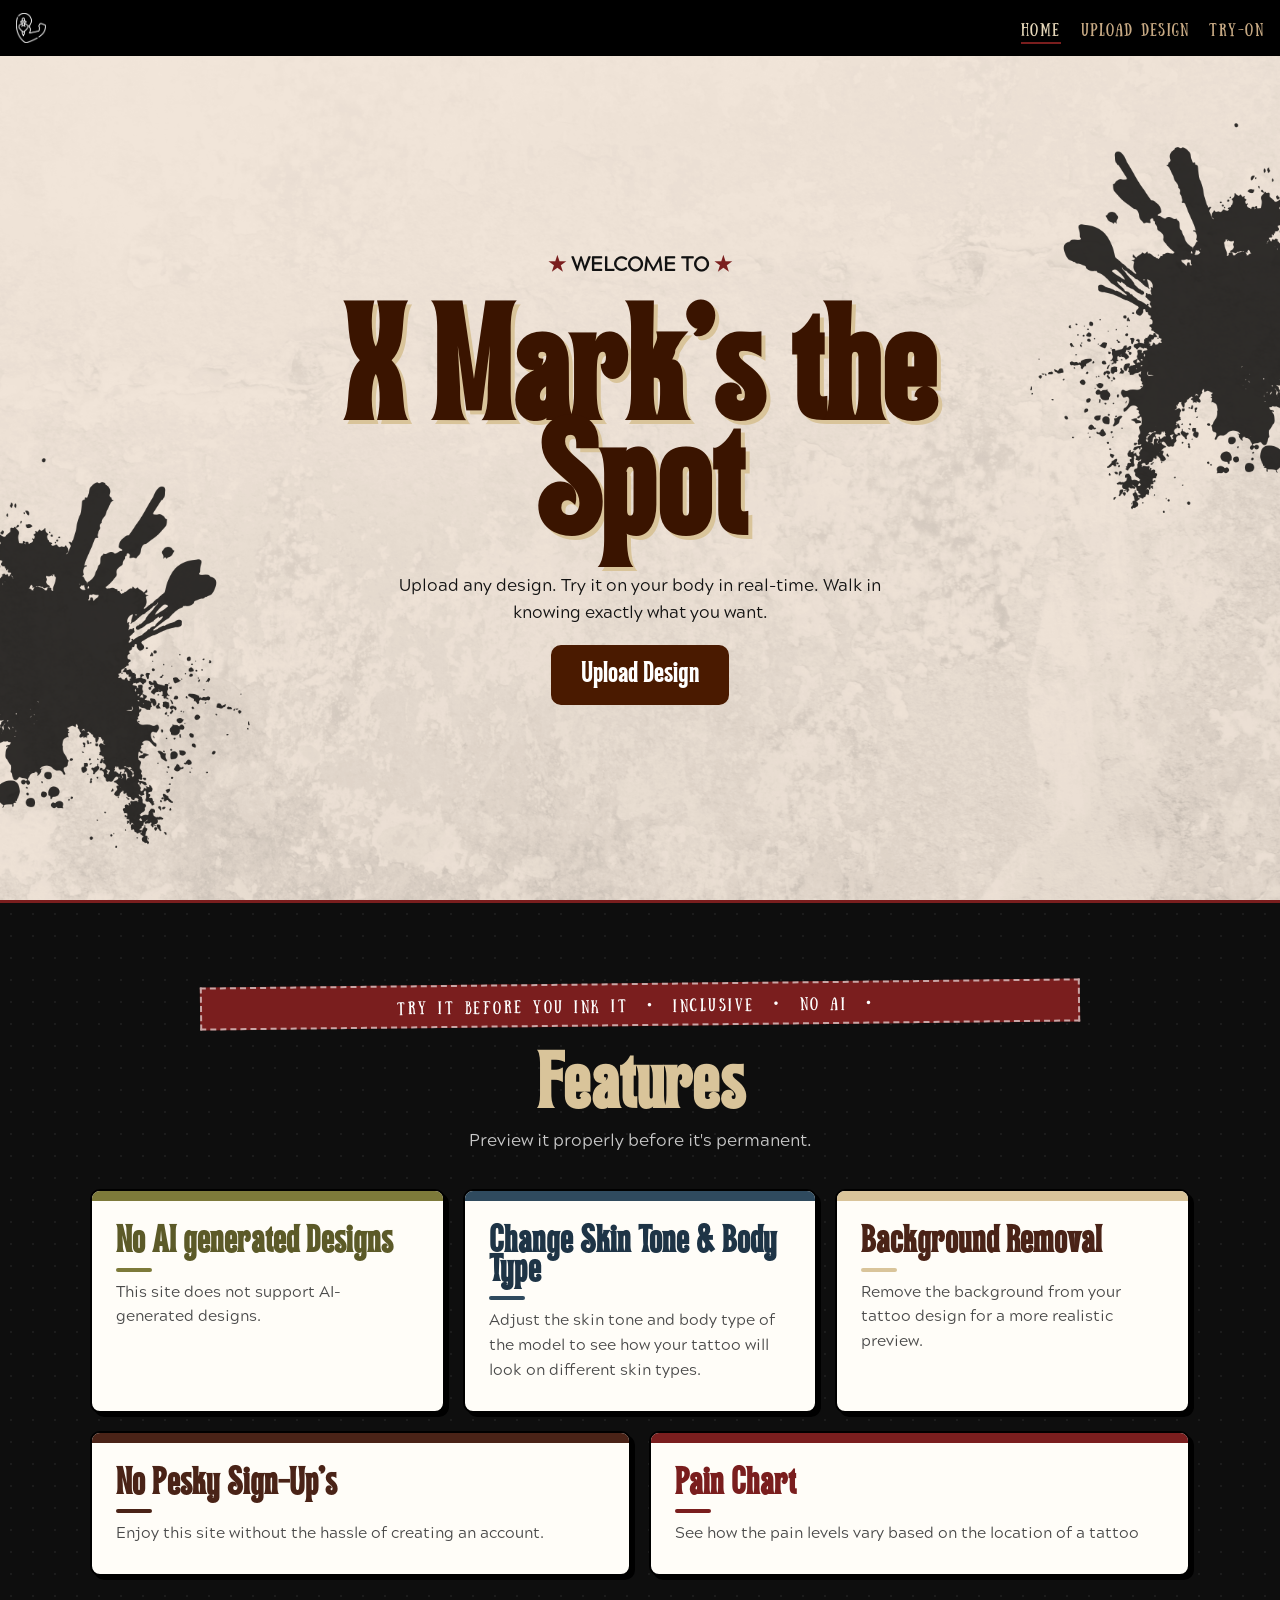
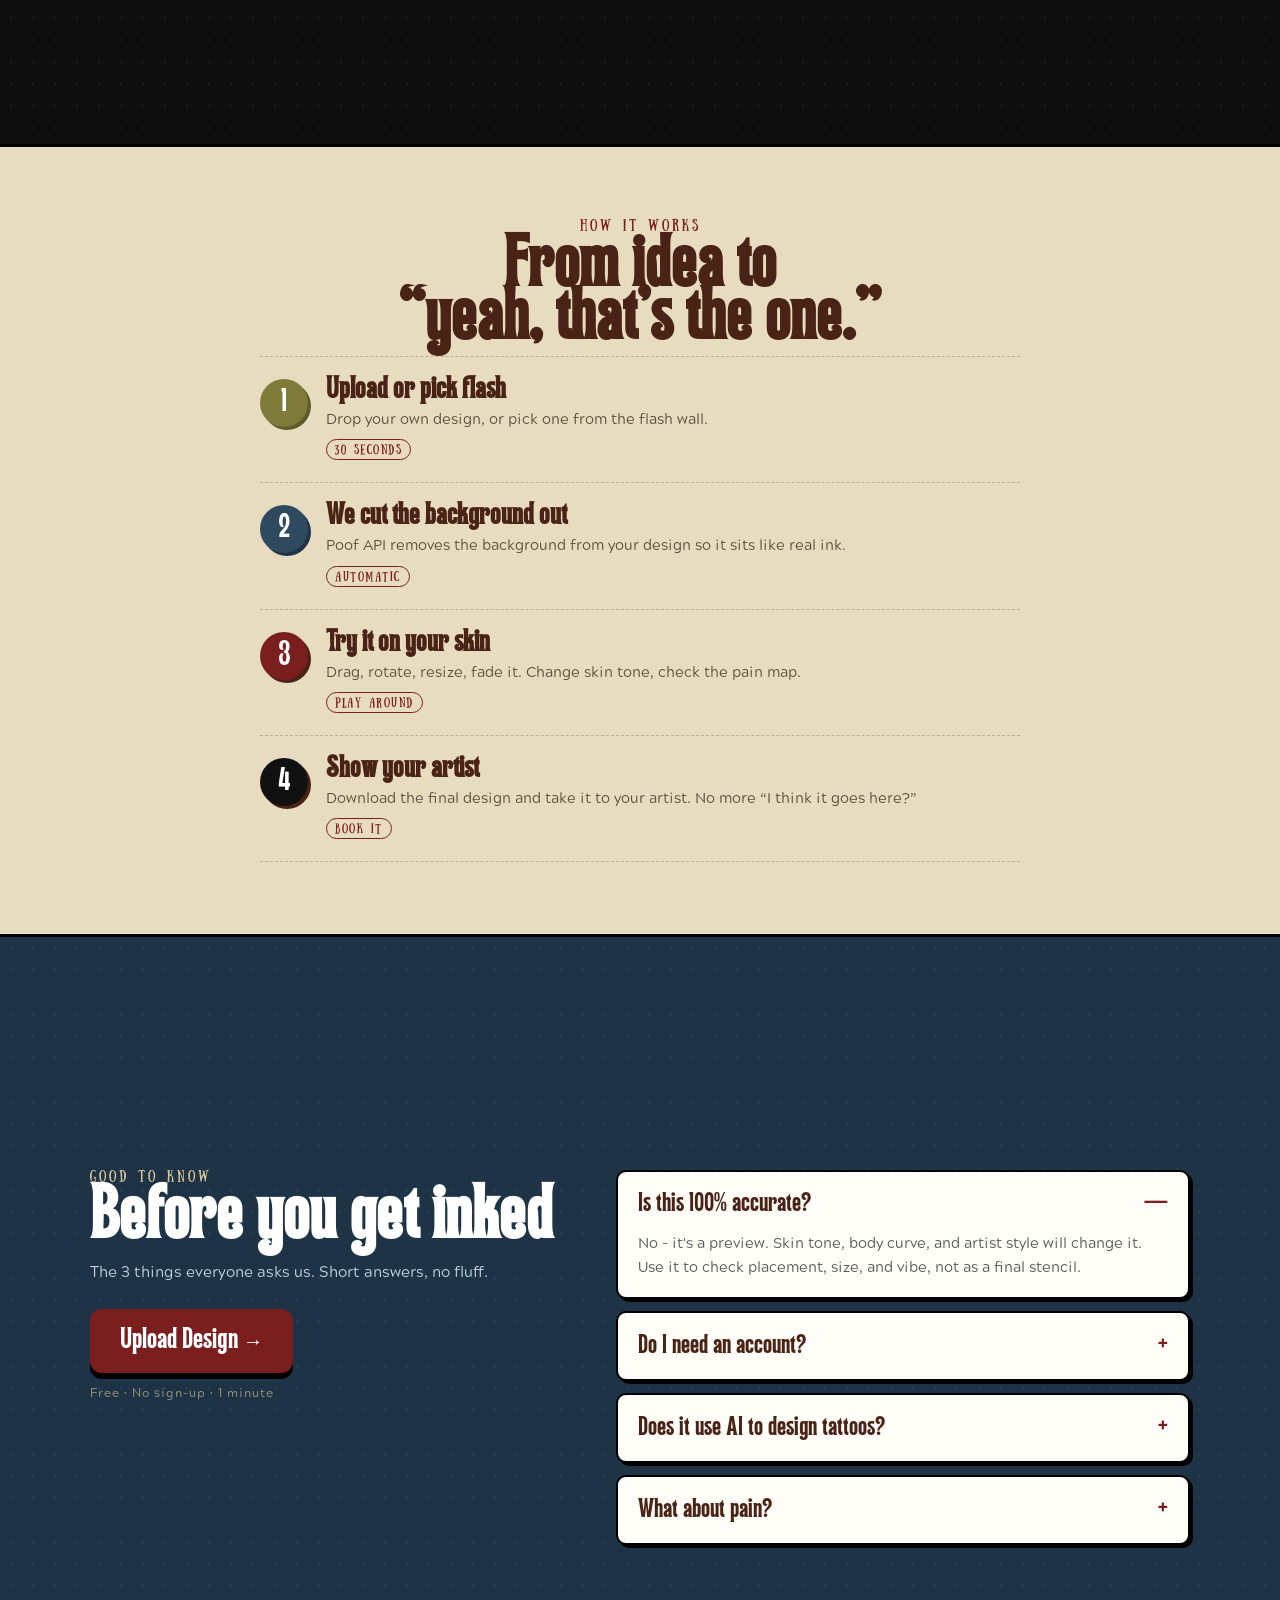
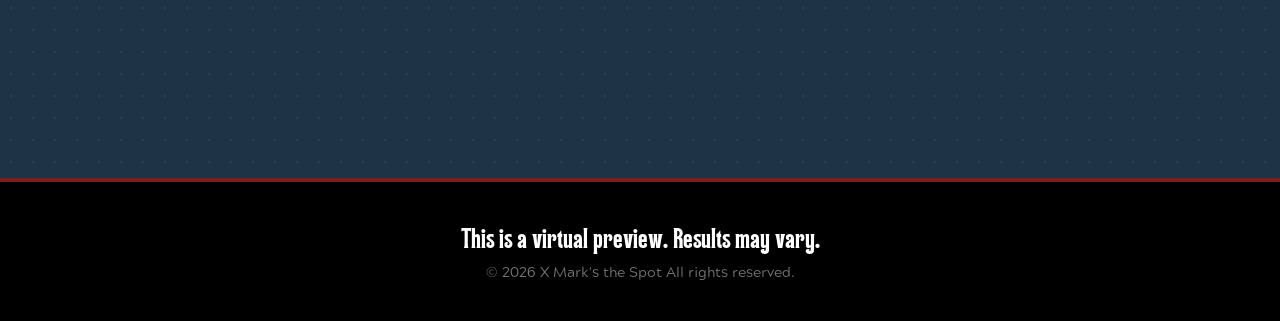
==== commit 77f5222e: "EDIT - final css edits" ====
--- a/index.html
+++ b/index.html
@@ -31,57 +31,39 @@
                 <div class="hero">
                     <h2>Welcome to</h2>
                     <h1>X Mark's the Spot</h1>
-                    <p>Try on your tattoo before you get it inked forever. Upload your own design or choose from available flash.</p>
+                    <p>Upload any design. Try it on your body in real-time. Walk in knowing exactly what you want.</p>
                     <button type="button" onclick="window.location.href='./upload.html'">Upload Design</button>
                 </div>
                 </div>
             </div>
         </section>
 
-        <!-- SECTION 2 - FEATURES - this is the long scrollable one -->
+        <!-- SECTION 2 - FEATURES -->
         <section class="section section-2">
             <div class="section-content">
                 <div class="section-inner">
                 <div class="features-head">
-                    <div class="ticker">TRY IT BEFORE YOU INK IT &nbsp;•&nbsp; NO AI &nbsp;•&nbsp; NO SIGN-UP &nbsp;•&nbsp;</div>
+                    <div class="ticker">TRY IT BEFORE YOU INK IT &nbsp;•&nbsp; INCLUSIVE &nbsp;•&nbsp; NO AI &nbsp;•&nbsp;</div>
                     <h2>Features</h2>
                     <p class="features-sub">Preview it properly before it's permanent.</p>
                 </div>
                 <div class="features">
                     <div class="feature"><h3>No AI generated Designs</h3><p>This site does not support AI-generated designs.</p></div>
-                    <div class="feature"><h3>Change Skin Tone</h3><p>Adjust the skin tone of the model to see how your tattoo will look on different skin types.</p></div>
+                    <div class="feature"><h3>Change Skin Tone & Body Type</h3><p>Adjust the skin tone and body type of the model to see how your tattoo will look on different skin types.</p></div>
                     <div class="feature"><h3>Background Removal</h3><p>Remove the background from your tattoo design for a more realistic preview.</p></div>
-                    <div class="feature"><h3>No Pesky Sign-Up's</h3><p>Enjoy our services without the hassle of creating an account.</p></div>
-                    <div class="feature"><h3>Pain Chart</h3><p>Pain based on location of tattoo.</p></div>
+                    <div class="feature"><h3>No Pesky Sign-Up's</h3><p>Enjoy this site without the hassle of creating an account.</p></div>
+                    <div class="feature"><h3>Pain Chart</h3><p>See how the pain levels vary based on the location of a tattoo</p></div>
                 </div>
                 </div>
             </div>
         </section>
 
-        <!-- SECTION 3 - HOW IT WORKS - NEW: Visual journey, not cards -->
+        <!-- SECTION 3 - HOW IT WORKS -->
         <section class="section section-3">
             <div class="section-content">
                 <div class="section-inner">
                 <div class="hiw-layout">
 
-                    <!-- Left: the visual - what it actually looks like -->
-                    <div class="hiw-visual">
-                    <div class="hiw-phone">
-                        <div class="hiw-phone-top">X MARKS THE SPOT</div>
-                        <div class="hiw-phone-body">
-                        <p class="hiw-phone-label">YOUR DESIGN</p>
-                        <div class="hiw-mock">✕</div>
-                        <p class="hiw-phone-caption">Snake & Rose<br><span>Placed • Sized • Faded to skin</span></p>
-                        </div>
-                        <div class="hiw-phone-bottom">
-                        <span>◀ &nbsp; TRY IT ON</span>
-                        <span>✓ &nbsp; DONE</span>
-                        </div>
-                    </div>
-                    <p class="hiw-visual-note">← This is the preview. Not the tattoo.</p>
-                    </div>
-
-                    <!-- Right: the timeline -->
                     <div class="hiw-timeline">
                     <p class="eyebrow">HOW IT WORKS</p>
                     <h2>From idea to<br>“yeah, that’s the one.”</h2>
@@ -90,7 +72,7 @@
                         <div class="hiw-num">1</div>
                         <div>
                         <h3>Upload or pick flash</h3>
-                        <p>Drop your own design, or pick one from the flash wall. No account needed.</p>
+                        <p>Drop your own design, or pick one from the flash wall.</p>
                         <span class="hiw-time">30 seconds</span>
                         </div>
                     </div>
@@ -99,7 +81,7 @@
                         <div class="hiw-num">2</div>
                         <div>
                         <h3>We cut the background out</h3>
-                        <p>Poof API removes the white box around your design so it sits like real ink.</p>
+                        <p>Poof API removes the background from your design so it sits like real ink.</p>
                         <span class="hiw-time">Automatic</span>
                         </div>
                     </div>
@@ -117,7 +99,7 @@
                         <div class="hiw-num">4</div>
                         <div>
                         <h3>Show your artist</h3>
-                        <p>Screenshot it and take it to your artist. No more “I think it goes here?”</p>
+                        <p>Download the final design and take it to your artist. No more “I think it goes here?”</p>
                         <span class="hiw-time">Book it</span>
                         </div>
                     </div>
@@ -128,7 +110,7 @@
             </div>
         </section>
 
-        <!-- SECTION 5 - FAQ + FINAL CTA -->
+        <!-- SECTION 5 - FAQ -->
         <section class="section section-5">
             <div class="section-content">
                 <div class="section-inner">
@@ -152,7 +134,7 @@
                     </details>
                     <details>
                         <summary>Does it use AI to design tattoos?</summary>
-                        <p>No. We don't generate designs. You bring real art - yours or real flash from artists.</p>
+                        <p>No. We don't generate designs. You bring real art - yours or flash from tattoo artists.</p>
                     </details>
                     <details>
                         <summary>What about pain?</summary>
--- a/css/style.css
+++ b/css/style.css
@@ -1,182 +1,401 @@
-/* X MARKS THE SPOT — style.css
-   Fonts / Vars / Base / Nav / Home / Upload / Try-On / Responsive */
-
-/* ============================================================
-   FONTS
-   ============================================================ */
+
+/* FONTS  */
+
 @font-face {
     font-family: 'TanJambore';
     src: url("../assets/Fonts/tanjambore.woff2") format('woff2');
-    font-weight: 400; font-style: normal; font-display: swap;
-}
+    font-weight: 400;
+    font-style: normal;
+    font-display: swap;
+}
+
 @font-face {
     font-family: 'Sunday';
     src: url("../assets/Fonts/sunday.otf") format('opentype');
-    font-weight: 400; font-style: normal; font-display: swap;
-}
+    font-weight: 400;
+    font-style: normal;
+    font-display: swap;
+}
+
 @font-face {
     font-family: 'Grotesque';
     src: url("../assets/Fonts/grotesque.otf") format('opentype');
-    font-weight: 400; font-style: normal; font-display: swap;
-}
-
-/* ============================================================
-   VARIABLES
-   ============================================================ */
+    font-weight: 400;
+    font-style: normal;
+    font-display: swap;
+}
+
 :root {
-    --black: #111111; --ink: #0e0e0e; --red: #7a1e1e;
-    --olive: #7d7a3a; --olive-dark: #5c5a28;
-    --slate: #2f4a5e; --slate-dark: #1e3446;
-    --tan: #d9c49a; --tan-light: #e8dcc0; --brown: #4a2317;
-    --cream: #f6f0e6; --paper: #fffdf8; --white: #ffffff;
+    --black: #111111;
+    --ink: #0e0e0e;
+    --red: #7a1e1e;
+    --olive: #7d7a3a;
+    --olive-dark: #5c5a28;
+    --slate: #2f4a5e;
+    --slate-dark: #1e3446;
+    --tan: #d9c49a;
+    --tan-light: #e8dcc0;
+    --brown: #4a2317;
+    --cream: #f6f0e6;
+    --paper: #fffdf8;
+    --white: #ffffff;
     --flash-bg: url("../assets/flash-wall-bg.png");
 
-    /* Try-on page palette */
-    --panel: #4a2317; --panel-dark: #2b130a;
+    --panel: #4a2317;
+    --panel-dark: #2b130a;
     --accent: #4a90d9;
 }
 
-/* ============================================================
-   BASE
-   ============================================================ */
-* { box-sizing: border-box; }
-html, body { margin: 0; -webkit-overflow-scrolling: touch; }
+* {
+    box-sizing: border-box;
+}
+
+html,
 body {
-    overflow-x: hidden; overflow-y: scroll;
-    background: var(--cream); color: var(--black);
+    margin: 0;
+    -webkit-overflow-scrolling: touch;
+}
+
+body {
+    overflow-x: hidden;
+    overflow-y: scroll;
+    background: var(--cream);
+    color: var(--black);
     font-family: "Grotesque", Arial, sans-serif;
 }
+
 .eyebrow {
-    font-family: "Sunday", Arial, sans-serif; font-size: 12px;
-    letter-spacing: 3px; color: var(--red); margin: 0 0 12px;
-}
-
-/* ============================================================
-   NAV
-   ============================================================ */
+    font-family: "Sunday", Arial, sans-serif;
+    font-size: 12px;
+    letter-spacing: 3px;
+    color: var(--red);
+    margin: 0 0 12px;
+}
+
+/* NAV */
 nav {
-    width: 100%; height: 56px; position: fixed; top: 0; left: 0; z-index: 999;
-    display: flex; align-items: center; gap: 12px; padding: 0 16px; background: #000;
-}
-.logo { display: flex; align-items: center; flex: 0 0 auto; }
+    width: 100%;
+    height: 56px;
+    position: fixed;
+    top: 0;
+    left: 0;
+    z-index: 999;
+    display: flex;
+    align-items: center;
+    gap: 12px;
+    padding: 0 16px;
+    background: #000;
+}
+
+.logo {
+    display: flex;
+    align-items: center;
+    flex: 0 0 auto;
+}
+
 .logo img {
-    height: 30px; width: auto; max-width: 110px;
-    object-fit: contain; display: block; filter: invert();
-}
+    height: 30px;
+    width: auto;
+    max-width: 110px;
+    object-fit: contain;
+    display: block;
+    filter: invert();
+}
+
 .nav-links {
-    flex: 1 1 auto; min-width: 0; display: flex; align-items: center;
-    justify-content: flex-end; flex-wrap: nowrap; gap: 20px;
-    margin: 0; padding: 0; list-style: none;
-}
-.nav-links li { margin: 0; flex-shrink: 1; min-width: 0; }
+    flex: 1 1 auto;
+    min-width: 0;
+    display: flex;
+    align-items: center;
+    justify-content: flex-end;
+    flex-wrap: nowrap;
+    gap: 20px;
+    margin: 0;
+    padding: 0;
+    list-style: none;
+}
+
+.nav-links li {
+    margin: 0;
+    flex-shrink: 1;
+    min-width: 0;
+}
+
 .nav-links a {
-    font-family: "Sunday", Arial, sans-serif; color: #c8aa84;
-    font-size: 13px; letter-spacing: 1.5px; padding: 6px 0;
-    border-bottom: 2px solid transparent; text-decoration: none; white-space: nowrap;
-}
-.nav-links a:hover, .nav-links a.active { color: #e6d8ba; border-bottom-color: var(--red); }
-.slides-wrapper { margin-top: 56px; }
-
-/* ============================================================
-   HOMEPAGE
-   ============================================================ */
+    font-family: "Sunday", Arial, sans-serif;
+    color: #c8aa84;
+    font-size: 13px;
+    letter-spacing: 1.5px;
+    padding: 6px 0;
+    border-bottom: 2px solid transparent;
+    text-decoration: none;
+    white-space: nowrap;
+}
+
+.nav-links a:hover,
+.nav-links a.active {
+    color: #e6d8ba;
+    border-bottom-color: var(--red);
+}
+
+.slides-wrapper {
+    margin-top: 56px;
+}
+
+/* HOMEPAGE */
 .section {
-    width: 100%; height: calc(100vh - 56px); display: flex;
-    justify-content: center; text-align: center; position: relative;
-    overflow: hidden; padding: 40px 0;
-}
-.section-content { width: 100%; height: 100%; display: flex; justify-content: center; }
+    width: 100%;
+    height: calc(100vh - 56px);
+    display: flex;
+    justify-content: center;
+    text-align: center;
+    position: relative;
+    overflow: hidden;
+    padding: 40px 0;
+}
+
+.section-content {
+    width: 100%;
+    height: 100%;
+    display: flex;
+    justify-content: center;
+}
+
 .section-inner {
-    height: 100%; overflow: hidden; display: flex; flex-direction: column;
-    align-items: center; justify-content: center; width: 100%; position: relative;
-}
-
-/* --- Hero --- */
+    height: 100%;
+    overflow: hidden;
+    display: flex;
+    flex-direction: column;
+    align-items: center;
+    justify-content: center;
+    width: 100%;
+    position: relative;
+}
+
+/* HERROW 
+scary movie reference...*/
 .section-1 {
-    background-color: var(--cream); background-image: url("../assets/bg.png");
-    background-size: cover; background-position: center top; color: #111; overflow: hidden;
-}
+    background-color: var(--cream);
+    background-image: url("../assets/bg.png");
+    background-size: cover;
+    background-position: center top;
+    color: #111;
+    overflow: hidden;
+}
+
 .hero {
-    position: relative; z-index: 2; max-width: 720px; margin: 0 auto;
-    display: flex; flex-direction: column; align-items: center; gap: 18px;
-    padding: 0 20px; transform: translateY(-70px);
-}
+    position: relative;
+    z-index: 2;
+    max-width: 720px;
+    margin: 0 auto;
+    display: flex;
+    flex-direction: column;
+    align-items: center;
+    gap: 18px;
+    padding: 0 20px;
+}
+
 .hero h2 {
-    font-family: "Grotesque", Arial, sans-serif; color: #111; font-size: 20px;
-    font-weight: 700; text-transform: uppercase; padding-bottom: 27px; margin: 0;
-}
-.hero h2::before, .hero h2::after { content: " ★ "; color: var(--red); }
+    font-family: "Grotesque", Arial, sans-serif;
+    color: #111;
+    font-size: 20px;
+    font-weight: 700;
+    text-transform: uppercase;
+    padding-bottom: 27px;
+    margin: 0;
+}
+
+.hero h2::before,
+.hero h2::after {
+    content: " ★ ";
+    color: var(--red);
+}
+
 .hero h1 {
-    font-family: "TanJambore", Arial, sans-serif; color: #3a1400;
-    font-size: clamp(56px, 10vw, 110px); line-height: 1.05; margin: 0;
+    font-family: "TanJambore", Arial, sans-serif;
+    color: #3a1400;
+    font-size: clamp(56px, 10vw, 110px);
+    line-height: 1.05;
+    margin: 0;
     text-shadow: 4px 4px 0 var(--tan);
 }
+
 .hero p {
-    font-family: "Grotesque", Arial, sans-serif; color: #111;
-    font-size: 17px; max-width: 520px; margin: 0; line-height: 1.6;
-}
+    font-family: "Grotesque", Arial, sans-serif;
+    color: #111;
+    font-size: 17px;
+    max-width: 520px;
+    margin: 0;
+    line-height: 1.6;
+}
+
 .hero button {
-    font-family: "TanJambore", Arial, sans-serif; color: #fff; background: #4a1a00;
-    border: 2px solid #4a1a00; border-radius: 10px; padding: 14px 28px;
-    font-size: 20px; cursor: pointer; transition: transform 0.2s, box-shadow 0.2s;
-}
-.hero button:hover { transform: translateY(-2px); box-shadow: 0 6px 0 rgba(74, 26, 0, 0.25); }
-.splat { position: absolute; z-index: 1; pointer-events: none; }
-.splat img { width: 100%; height: 100%; object-fit: contain; display: block; opacity: 0.95; }
-.splat-left { width: 400px; left: -150px; bottom: 10px; }
-.splat-right { width: 400px; right: -150px; top: 20px; transform: scaleX(-1); }
-
-/* --- Features --- */
+    font-family: "TanJambore", Arial, sans-serif;
+    color: #fff;
+    background: #4a1a00;
+    border: 2px solid #4a1a00;
+    border-radius: 10px;
+    padding: 14px 28px;
+    font-size: 20px;
+    cursor: pointer;
+    transition: transform 0.2s, box-shadow 0.2s;
+}
+
+.hero button:hover {
+    transform: translateY(-2px);
+    box-shadow: 0 6px 0 rgba(74, 26, 0, 0.25);
+}
+
+.splat {
+    position: absolute;
+    z-index: 1;
+    pointer-events: none;
+}
+
+.splat img {
+    width: 100%;
+    height: 100%;
+    object-fit: contain;
+    display: block;
+    opacity: 0.95;
+}
+
+.splat-left {
+    width: 400px;
+    left: -150px;
+    bottom: 10px;
+}
+
+.splat-right {
+    width: 400px;
+    right: -150px;
+    top: 20px;
+    transform: scaleX(-1);
+}
+
+/* FEATURESS */
+
 .section-2 {
     background: var(--ink);
-    background-image: radial-gradient(rgba(255,255,255,0.06) 1px, transparent 1px);
-    background-size: 22px 22px; color: #fff; border-top: 3px solid var(--red);
-}
-.section-2 .section-inner { height: auto; justify-content: flex-start; padding: 40px 0; }
-.features-head { max-width: 1140px; width: 100%; padding: 0 20px; }
+    background-image: radial-gradient(rgba(255, 255, 255, 0.06) 1px, transparent 1px);
+    background-size: 22px 22px;
+    color: #fff;
+    border-top: 3px solid var(--red);
+}
+
+.section-2 .section-inner {
+    height: auto;
+    justify-content: flex-start;
+    padding: 40px 0;
+}
+
+.features-head {
+    max-width: 1140px;
+    width: 100%;
+    padding: 0 20px;
+}
+
 .ticker {
-    background: var(--red); color: #fff; font-family: "Sunday", Arial, sans-serif;
-    font-size: 13px; letter-spacing: 2.5px; padding: 12px 16px; max-width: 880px;
-    margin: 0 auto 36px; white-space: nowrap; overflow: hidden;
-    border: 2px dashed rgba(255,255,255,0.6); transform: rotate(-0.6deg);
-}
+    background: var(--red);
+    color: #fff;
+    font-family: "Sunday", Arial, sans-serif;
+    font-size: 13px;
+    letter-spacing: 2.5px;
+    padding: 12px 16px;
+    max-width: 880px;
+    margin: 0 auto 36px;
+    white-space: nowrap;
+    overflow: hidden;
+    border: 2px dashed rgba(255, 255, 255, 0.6);
+    transform: rotate(-0.6deg);
+}
+
 .features-head h2 {
-    font-family: "TanJambore", Arial, sans-serif; color: var(--tan);
-    font-size: clamp(36px, 5vw, 54px); line-height: 1.02; margin: 0;
-}
+    font-family: "TanJambore", Arial, sans-serif;
+    color: var(--tan);
+    font-size: clamp(36px, 5vw, 54px);
+    line-height: 1.02;
+    margin: 0;
+}
+
 .features-sub {
-    font-family: "Grotesque", Arial, sans-serif; font-size: 17px;
-    color: #c9c9c9; margin: 12px auto 0; max-width: 520px;
-}
+    font-family: "Grotesque", Arial, sans-serif;
+    font-size: 17px;
+    color: #c9c9c9;
+    margin: 12px auto 0;
+    max-width: 520px;
+}
+
 .features {
-    display: grid; grid-template-columns: repeat(6, 1fr); gap: 18px; text-align: left;
-    margin-top: 36px; max-width: 1140px; width: 100%; padding: 0 20px;
-}
+    display: grid;
+    grid-template-columns: repeat(6, 1fr);
+    gap: 18px;
+    text-align: left;
+    margin-top: 36px;
+    max-width: 1140px;
+    width: 100%;
+    padding: 0 20px;
+}
+
 .feature {
-    grid-column: span 2; background: var(--paper); color: var(--black);
-    border: 2.5px solid #000; border-radius: 10px; overflow: hidden;
-    display: flex; flex-direction: column; position: relative;
-    box-shadow: 4px 4px 0 #000; transition: transform 0.2s, box-shadow 0.2s;
-}
-.feature:hover { transform: translateY(-5px) rotate(-0.5deg); box-shadow: 8px 8px 0 var(--red); }
-.feature::before { content: ""; display: block; height: 10px; width: 100%; flex-shrink: 0; }
+    grid-column: span 2;
+    background: var(--paper);
+    color: var(--black);
+    border: 2.5px solid #000;
+    border-radius: 10px;
+    overflow: hidden;
+    display: flex;
+    flex-direction: column;
+    position: relative;
+    box-shadow: 4px 4px 0 #000;
+    transition: transform 0.2s, box-shadow 0.2s;
+}
+
+.feature:hover {
+    transform: translateY(-5px) rotate(-0.5deg);
+    box-shadow: 8px 8px 0 var(--red);
+}
+
+.feature::before {
+    content: "";
+    display: block;
+    height: 10px;
+    width: 100%;
+    flex-shrink: 0;
+}
+
 .feature:nth-child(1)::before { background: var(--olive); }
 .feature:nth-child(2)::before { background: var(--slate); }
 .feature:nth-child(3)::before { background: var(--tan); }
 .feature:nth-child(4)::before { background: var(--brown); }
 .feature:nth-child(5)::before { background: var(--red); }
+
 .feature h3 {
-    padding: 28px 24px 0; font-family: "TanJambore", Arial, sans-serif;
-    font-size: 26px; line-height: 1.1; margin: 0 0 8px;
-}
+    padding: 28px 24px 0;
+    font-family: "TanJambore", Arial, sans-serif;
+    font-size: 26px;
+    line-height: 1.1;
+    margin: 0 0 8px;
+}
+
 .feature h3::after {
-    content: ""; display: block; width: 36px; height: 4px;
-    margin-top: 10px; border-radius: 2px;
-}
+    content: "";
+    display: block;
+    width: 36px;
+    height: 4px;
+    margin-top: 10px;
+    border-radius: 2px;
+}
+
 .feature p {
-    padding: 0 24px 28px; font-family: "Grotesque", Arial, sans-serif;
-    color: #4a4a4a; font-size: 15.5px; line-height: 1.6; margin: 0;
-}
+    padding: 0 24px 28px;
+    font-family: "Grotesque", Arial, sans-serif;
+    color: #4a4a4a;
+    font-size: 15.5px;
+    line-height: 1.6;
+    margin: 0;
+}
+
 .feature:nth-child(1) h3 { color: var(--olive-dark); }
 .feature:nth-child(1) h3::after { background: var(--olive); }
 .feature:nth-child(2) h3 { color: var(--slate-dark); }
@@ -187,202 +406,391 @@
 .feature:nth-child(4) h3::after { background: var(--brown); }
 .feature:nth-child(5) h3 { color: var(--red); }
 .feature:nth-child(5) h3::after { background: var(--red); }
-.feature:nth-child(4), .feature:nth-child(5) { grid-column: span 3; }
-
-/* --- How It Works --- */
-.section-3 { background: var(--tan-light); color: var(--black); border-top: 3px solid #000; }
-.section-3 .section-inner { padding: 0 20px; }
+.feature:nth-child(4),
+.feature:nth-child(5) { grid-column: span 3; }
+
+/* HOW IT WORKS */
+.section-3 {
+    height: auto;
+    min-height: 0;
+    background: var(--tan-light);
+    color: var(--black);
+    border-top: 3px solid #000;
+    padding: 72px 0;
+}
+
+.section-3 .section-inner {
+    height: auto;
+    overflow: visible;
+    justify-content: flex-start;
+    padding: 0 20px;
+}
+
 .hiw-layout {
-    display: grid; grid-template-columns: 0.9fr 1.1fr; gap: 56px;
-    max-width: 1120px; width: 100%; text-align: left; align-items: center;
-}
-.hiw-visual { display: flex; flex-direction: column; align-items: center; gap: 14px; }
-.hiw-phone {
-    width: 100%; max-width: 340px; background: #fff; border: 3px solid #000;
-    border-radius: 28px; overflow: hidden; box-shadow: 8px 8px 0 #000; transform: rotate(-2deg);
-}
-.hiw-phone-top {
-    background: #000; color: var(--tan); font-family: "Sunday", Arial, sans-serif;
-    font-size: 11px; letter-spacing: 3px; padding: 12px; text-align: center;
-}
-.hiw-phone-body { padding: 24px 22px; text-align: center; }
-.hiw-phone-label {
-    font-family: "Sunday", Arial, sans-serif; font-size: 10px;
-    letter-spacing: 2px; color: #999; margin: 0 0 14px;
-}
-.hiw-mock {
-    width: 160px; height: 160px; margin: 0 auto; border: 2px dashed #000;
-    border-radius: 50%; display: flex; align-items: center; justify-content: center;
-    font-size: 90px; color: var(--red); font-weight: 700;
-    background: radial-gradient(circle at 50% 40%, rgba(122,30,30,0.08), transparent 60%), var(--paper);
-}
-.hiw-phone-caption {
-    font-family: "TanJambore", Arial, sans-serif; font-size: 20px;
-    color: var(--brown); line-height: 1.2; margin: 16px 0 0;
-}
-.hiw-phone-caption span {
-    font-family: "Grotesque", Arial, sans-serif; font-size: 13px; color: #888;
-}
-.hiw-phone-bottom {
-    display: flex; justify-content: space-between; background: var(--tan);
-    padding: 12px 16px; font-family: "Grotesque", Arial, sans-serif;
-    font-size: 12px; font-weight: 700; color: var(--brown);
-}
-.hiw-visual-note {
-    font-family: "Grotesque", Arial, sans-serif; font-size: 13px;
-    color: #7a6a55; margin: 0; transform: rotate(-1deg);
-}
+    display: block;
+    max-width: 760px;
+    width: 100%;
+    margin: 0 auto;
+    text-align: left;
+}
+
+.hiw-timeline {
+    width: 100%;
+}
+
+.hiw-timeline .eyebrow {
+    text-align: center;
+}
+
 .hiw-timeline h2 {
-    font-family: "TanJambore", Arial, sans-serif; color: var(--brown);
-    font-size: clamp(34px, 4.5vw, 50px); line-height: 1.05; margin: 0 0 28px;
-}
+    font-family: "TanJambore", Arial, sans-serif;
+    color: var(--brown);
+    font-size: clamp(34px, 4.5vw, 50px);
+    line-height: 1.05;
+    margin: 0 0 8px;
+    text-align: center;
+}
+
+.hiw-intro {
+    font-family: "Grotesque", Arial, sans-serif;
+    color: #5a4a3a;
+    font-size: 16px;
+    line-height: 1.6;
+    margin: 0 auto 32px;
+    max-width: 560px;
+    text-align: center;
+}
+
 .hiw-step {
-    display: flex; gap: 18px; align-items: flex-start; padding: 18px 0;
-    border-top: 1.5px dashed rgba(74,35,23,0.25);
-}
-.hiw-step:last-child { border-bottom: 1.5px dashed rgba(74,35,23,0.25); }
+    display: flex;
+    gap: 18px;
+    align-items: flex-start;
+    padding: 22px 0;
+    border-top: 1.5px dashed rgba(74, 35, 23, 0.25);
+}
+
+.hiw-step:last-child {
+    border-bottom: 1.5px dashed rgba(74, 35, 23, 0.25);
+}
+
 .hiw-num {
-    flex-shrink: 0; width: 48px; height: 48px; border-radius: 50%;
-    background: #000; color: var(--tan); display: flex; align-items: center; justify-content: center;
-    font-family: "TanJambore", Arial, sans-serif; font-size: 22px; box-shadow: 3px 3px 0 var(--red);
-}
+    flex-shrink: 0;
+    width: 48px;
+    height: 48px;
+    border-radius: 50%;
+    background: #000;
+    color: var(--tan);
+    display: flex;
+    align-items: center;
+    justify-content: center;
+    font-family: "TanJambore", Arial, sans-serif;
+    font-size: 22px;
+    box-shadow: 3px 3px 0 var(--red);
+}
+
 .hiw-step:nth-child(3) .hiw-num { background: var(--olive); color: #fff; box-shadow: 3px 3px 0 var(--olive-dark); }
 .hiw-step:nth-child(4) .hiw-num { background: var(--slate); color: #fff; box-shadow: 3px 3px 0 var(--slate-dark); }
 .hiw-step:nth-child(5) .hiw-num { background: var(--red); color: #fff; box-shadow: 3px 3px 0 var(--brown); }
+.hiw-step:nth-child(6) .hiw-num { background: var(--black); color: #fff; box-shadow: 3px 3px 0 var(--brown); }
+
 .hiw-step h3 {
-    font-family: "TanJambore", Arial, sans-serif; color: var(--brown);
-    font-size: 21px; line-height: 1.1; margin: 0 0 6px;
-}
+    font-family: "TanJambore", Arial, sans-serif;
+    color: var(--brown);
+    font-size: 21px;
+    line-height: 1.1;
+    margin: 0 0 6px;
+}
+
 .hiw-step p {
-    font-family: "Grotesque", Arial, sans-serif; color: #5a4a3a;
-    font-size: 14.5px; line-height: 1.6; margin: 0;
-}
+    font-family: "Grotesque", Arial, sans-serif;
+    color: #5a4a3a;
+    font-size: 14.5px;
+    line-height: 1.6;
+    margin: 0;
+}
+
 .hiw-time {
-    display: inline-block; margin-top: 8px; font-family: "Sunday", Arial, sans-serif;
-    font-size: 10px; letter-spacing: 1.5px; color: var(--red);
-    border: 1.5px solid var(--red); padding: 4px 8px; border-radius: 999px;
-}
-
-/* --- FAQ --- */
+    display: inline-block;
+    margin-top: 8px;
+    font-family: "Sunday", Arial, sans-serif;
+    font-size: 10px;
+    letter-spacing: 1.5px;
+    color: var(--red);
+    border: 1.5px solid var(--red);
+    padding: 4px 8px;
+    border-radius: 999px;
+}
+
+/* FAQ */
 .section-5 {
     background: var(--slate-dark);
-    background-image: radial-gradient(rgba(255,255,255,0.06) 1px, transparent 1px);
-    background-size: 22px 22px; color: #fff; border-top: 3px solid #000;
-}
-.section-5 .section-inner { padding: 0 20px; }
+    background-image: radial-gradient(rgba(255, 255, 255, 0.06) 1px, transparent 1px);
+    background-size: 22px 22px;
+    color: #fff;
+    border-top: 3px solid #000;
+}
+
+.section-5 .section-inner {
+    padding: 0 20px;
+}
+
 .faq-wrap {
-    display: grid; grid-template-columns: 1fr 1.2fr; gap: 48px;
-    max-width: 1100px; width: 100%; text-align: left; align-items: start;
-}
-.faq-left .eyebrow { color: var(--tan); }
+    display: grid;
+    grid-template-columns: 1fr 1.2fr;
+    gap: 48px;
+    max-width: 1100px;
+    width: 100%;
+    text-align: left;
+    align-items: start;
+}
+
+.faq-left .eyebrow {
+    color: var(--tan);
+}
+
 .faq-left h2 {
-    font-family: "TanJambore", Arial, sans-serif; color: #fff;
-    font-size: clamp(36px, 5vw, 52px); line-height: 1.02; margin: 0;
-}
+    font-family: "TanJambore", Arial, sans-serif;
+    color: #fff;
+    font-size: clamp(36px, 5vw, 52px);
+    line-height: 1.02;
+    margin: 0;
+}
+
 .faq-sub {
-    font-family: "Grotesque", Arial, sans-serif; color: #c9d6e2;
-    font-size: 15px; line-height: 1.6; margin: 14px 0 24px;
-}
+    font-family: "Grotesque", Arial, sans-serif;
+    color: #c9d6e2;
+    font-size: 15px;
+    line-height: 1.6;
+    margin: 14px 0 24px;
+}
+
 .big-cta {
-    font-family: "TanJambore", Arial, sans-serif; color: #fff; background: var(--red);
-    border: 2px solid var(--red); border-radius: 12px; padding: 16px 28px;
-    font-size: 20px; cursor: pointer; box-shadow: 0 6px 0 #000;
+    font-family: "TanJambore", Arial, sans-serif;
+    color: #fff;
+    background: var(--red);
+    border: 2px solid var(--red);
+    border-radius: 12px;
+    padding: 16px 28px;
+    font-size: 20px;
+    cursor: pointer;
+    box-shadow: 0 6px 0 #000;
     transition: transform 0.2s, box-shadow 0.2s;
 }
-.big-cta:hover { transform: translateY(-2px); box-shadow: 0 8px 0 #000; }
+
+.big-cta:hover {
+    transform: translateY(-2px);
+    box-shadow: 0 8px 0 #000;
+}
+
 .cta-note {
-    font-family: "Grotesque", Arial, sans-serif; font-size: 12px;
-    letter-spacing: 1px; color: rgba(217,196,154,0.7); margin: 12px 0 0;
-}
-.faq-right { display: flex; flex-direction: column; gap: 12px; }
+    font-family: "Grotesque", Arial, sans-serif;
+    font-size: 12px;
+    letter-spacing: 1px;
+    color: rgba(217, 196, 154, 0.7);
+    margin: 12px 0 0;
+}
+
+.faq-right {
+    display: flex;
+    flex-direction: column;
+    gap: 12px;
+}
+
 .faq-right details {
-    background: var(--paper); border: 2px solid #000; border-radius: 10px;
-    padding: 18px 20px; cursor: pointer; box-shadow: 3px 3px 0 #000;
-}
+    background: var(--paper);
+    border: 2px solid #000;
+    border-radius: 10px;
+    padding: 18px 20px;
+    cursor: pointer;
+    box-shadow: 3px 3px 0 #000;
+}
+
 .faq-right summary {
-    font-family: "TanJambore", Arial, sans-serif; font-size: 18px; color: var(--brown);
-    list-style: none; cursor: pointer; display: flex;
-    justify-content: space-between; align-items: center;
-}
-.faq-right summary::-webkit-details-marker { display: none; }
-.faq-right summary::after { content: "+"; font-size: 22px; color: var(--red); }
-.faq-right details[open] summary::after { content: "—"; }
+    font-family: "TanJambore", Arial, sans-serif;
+    font-size: 18px;
+    color: var(--brown);
+    list-style: none;
+    cursor: pointer;
+    display: flex;
+    justify-content: space-between;
+    align-items: center;
+}
+
+.faq-right summary::-webkit-details-marker {
+    display: none;
+}
+
+.faq-right summary::after {
+    content: "+";
+    font-size: 22px;
+    color: var(--red);
+}
+
+.faq-right details[open] summary::after {
+    content: "—";
+}
+
 .faq-right details p {
-    font-family: "Grotesque", Arial, sans-serif; font-size: 14.5px;
-    line-height: 1.65; color: #555; margin: 12px 0 0;
-}
-
-/* --- Footer --- */
+    font-family: "Grotesque", Arial, sans-serif;
+    font-size: 14.5px;
+    line-height: 1.65;
+    color: #555;
+    margin: 12px 0 0;
+}
+
+/* FOOTER */
 footer {
-    background: #000; color: #c9c9c9; border-top: 4px solid var(--red);
-    padding: 44px 20px 36px; text-align: center; position: relative; z-index: 10;
-}
+    background: #000;
+    color: #c9c9c9;
+    border-top: 4px solid var(--red);
+    padding: 44px 20px 36px;
+    text-align: center;
+    position: relative;
+    z-index: 10;
+}
+
 footer p {
-    font-family: "Grotesque", Arial, sans-serif; font-size: 14px;
-    line-height: 1.6; margin: 0; color: #c9c9c9;
-}
-footer p:first-child { font-family: "TanJambore", Arial, sans-serif; font-size: 19px; color: #fff; }
-footer p:last-child { color: #777; margin-top: 6px; }
-
-/* ============================================================
-   UPLOAD PAGE
-   main.upload-page > section.upload-section + section.flash-wall
-   Before/after lives INSIDE #drop-area
-   Desktop: page locked, wheel drives only the wipe (animations.js)
-   ============================================================ */
+    font-family: "Grotesque", Arial, sans-serif;
+    font-size: 14px;
+    line-height: 1.6;
+    margin: 0;
+    color: #c9c9c9;
+}
+
+footer p:first-child {
+    font-family: "TanJambore", Arial, sans-serif;
+    font-size: 19px;
+    color: #fff;
+}
+footer p:last-child {
+    color: #777;
+    margin-top: 6px;
+}
+
+
+
+
+/* UPLOAD PAGE */
 html:has(main.upload-page),
-body:has(main.upload-page) { overflow: hidden; height: 100%; }
-body:has(main.upload-page) footer { display: none; }
+body:has(main.upload-page) {
+    overflow: hidden;
+    height: 100%;
+}
+
+body:has(main.upload-page) footer {
+    display: none;
+}
 
 main.upload-page {
-    display: grid; grid-template-columns: 460px minmax(0, 1fr); gap: 48px;
-    align-items: center; align-content: center; justify-content: center;
-    height: calc(100vh - 56px); min-height: 0; margin-top: 56px; padding: 32px 48px;
+    display: grid;
+    grid-template-columns: 460px minmax(0, 1fr);
+    gap: 48px;
+    align-items: center;
+    align-content: center;
+    justify-content: center;
+    height: calc(100vh - 56px);
+    min-height: 0;
+    margin-top: 56px;
+    padding: 32px 48px;
     overflow: hidden;
-    background-color: var(--slate); background-image: url("../assets/upload-pg-bg.png");
-    background-size: cover; background-position: center; background-repeat: no-repeat;
-}
+    background-color: var(--slate);
+    background-image: url("../assets/upload-pg-bg.png");
+    background-size: cover;
+    background-position: center;
+    background-repeat: no-repeat;
+}
+
 main.upload-page > .upload-section {
-    grid-column: 1; grid-row: 1; align-self: center; justify-self: center;
-    width: 100%; max-width: 460px; margin: 0; padding: 0;
-    display: flex; justify-content: center; align-items: center;
-}
+    grid-column: 1;
+    grid-row: 1;
+    align-self: center;
+    justify-self: center;
+    width: 100%;
+    max-width: 460px;
+    margin: 0;
+    padding: 0;
+    display: flex;
+    justify-content: center;
+    align-items: center;
+}
+
 main.upload-page > .flash-wall {
-    grid-column: 2; grid-row: 1; align-self: center; justify-self: center;
-    width: 100%; max-width: 820px; margin: 0; padding: 0; position: relative;
-}
+    grid-column: 2;
+    grid-row: 1;
+    align-self: center;
+    justify-self: center;
+    width: 100%;
+    max-width: 820px;
+    margin: 0;
+    padding: 0;
+    position: relative;
+}
+
 main.upload-page .upload-section::before,
 main.upload-page .upload-section::after,
 main.upload-page .flash-wall h2,
-main.upload-page .img-upload h2 { display: none; }
-
+main.upload-page .img-upload h2 {
+    display: none;
+}
 main.upload-page .img-upload {
-    display: flex; flex-direction: column; align-items: center;
-    gap: 20px; width: 100%; text-align: center;
+    display: flex;
+    flex-direction: column;
+    align-items: center;
+    gap: 20px;
+    width: 100%;
+    text-align: center;
 }
 main.upload-page .header-section {
-    font-family: "Sunday", Arial, sans-serif; font-size: 11px; letter-spacing: 2.5px;
-    color: var(--cream); margin: 0; text-shadow: 1px 1px 0 rgba(0,0,0,0.4);
-}
-
-/* --- Drop area = before / after --- */
+    font-family: "Sunday", Arial, sans-serif;
+    font-size: 11px;
+    letter-spacing: 2.5px;
+    color: var(--cream);
+    margin: 0;
+    text-shadow: 1px 1px 0 rgba(0, 0, 0, 0.4);
+}
+
+/* DROP AREA */
+
 main.upload-page #drop-area {
-    position: relative; width: 100%; aspect-ratio: 16 / 10; overflow: hidden;
-    background: var(--cream); border: 3px solid var(--brown); border-radius: 2px;
-    box-shadow: 8px 10px 0 rgba(0,0,0,0.25);
-}
+    position: relative;
+    width: 100%;
+    aspect-ratio: 16 / 10;
+    overflow: hidden;
+    background: var(--cream);
+    border: 3px solid var(--brown);
+    border-radius: 2px;
+    box-shadow: 8px 10px 0 rgba(0, 0, 0, 0.25);
+}
+
 main.upload-page .comparisonImage {
-    position: absolute; inset: 0; display: flex; flex-direction: column;
-    align-items: center; justify-content: center;
-}
+    position: absolute;
+    inset: 0;
+    display: flex;
+    flex-direction: column;
+    align-items: center;
+    justify-content: center;
+}
+
 main.upload-page #img-view {
-    width: 100%; height: 100%; background-color: var(--cream);
-    background-size: contain; background-repeat: no-repeat;
-    background-position: center; background-image: none;
-}
-main.upload-page #img-view img { width: 90px; margin-top: 0; }
+    width: 100%;
+    height: 100%;
+    background-color: var(--cream);
+    background-size: contain;
+    background-repeat: no-repeat;
+    background-position: center;
+    background-image: none;
+}
+
+main.upload-page #img-view img {
+    width: 90px;
+    margin-top: 0;
+}
+
 main.upload-page #afterLayer {
-    z-index: 2; visibility: hidden; display: block; background-color: #fff;
+    z-index: 2;
+    visibility: hidden;
+    display: block;
+    background-color: #fff;
     background-image:
         linear-gradient(45deg, #ddd 25%, transparent 25%),
         linear-gradient(-45deg, #ddd 25%, transparent 25%),
@@ -391,681 +799,1394 @@
     background-size: 20px 20px;
     background-position: 0 0, 0 10px, 10px -10px, -10px 0;
 }
+
 main.upload-page #afterImg {
-    position: absolute; inset: 0; width: 100%; height: 100%;
-    object-fit: contain; display: block;
-}
-main.upload-page .upload-overlay { position: absolute; inset: 0; z-index: 3; cursor: pointer; }
-main.upload-page #uploadIcon { width: 72px; pointer-events: none; filter: grayscale(1); }
+    position: absolute;
+    inset: 0;
+    width: 100%;
+    height: 100%;
+    object-fit: contain;
+    display: block;
+}
+
+main.upload-page .upload-overlay {
+    position: absolute;
+    inset: 0;
+    z-index: 3;
+    cursor: pointer;
+}
+
+main.upload-page #uploadIcon {
+    width: 72px;
+    pointer-events: none;
+    filter: grayscale(1);
+}
+
 main.upload-page #uploadHint {
-    pointer-events: none; font-family: "TanJambore", Arial, sans-serif;
-    font-size: 22px; letter-spacing: 1px; text-transform: uppercase;
-    color: #111; margin: 12px 20px 0; line-height: 1.3;
-}
+    pointer-events: none;
+    font-family: "TanJambore", Arial, sans-serif;
+    font-size: 22px;
+    letter-spacing: 1px;
+    text-transform: uppercase;
+    color: #111;
+    margin: 12px 20px 0;
+    line-height: 1.3;
+}
+
 main.upload-page .upload-section button,
 main.upload-page #tryOnBtn {
-    font-family: "TanJambore", Arial, sans-serif; padding: 14px 30px; border-radius: 12px;
-    font-size: 20px; cursor: pointer; letter-spacing: 1px; text-decoration: none;
-    background: var(--brown); color: var(--cream); border: 2px solid var(--cream);
-    outline: 2px solid var(--brown); box-shadow: 4px 4px 0 rgba(0,0,0,0.3);
+    font-family: "TanJambore", Arial, sans-serif;
+    padding: 14px 30px;
+    border-radius: 12px;
+    font-size: 20px;
+    cursor: pointer;
+    letter-spacing: 1px;
+    text-decoration: none;
+    background: var(--brown);
+    color: var(--cream);
+    border: 2px solid var(--cream);
+    outline: 2px solid var(--brown);
+    box-shadow: 4px 4px 0 rgba(0, 0, 0, 0.3);
     transition: transform 0.2s, box-shadow 0.2s;
 }
+
 main.upload-page #removeBgBtn:hover:not(:disabled),
-main.upload-page #tryOnBtn:hover { transform: translateY(-2px); box-shadow: 6px 6px 0 rgba(0,0,0,0.3); }
-main.upload-page #removeBgBtn:disabled { opacity: 0.6; cursor: not-allowed; }
-
-/* --- Flash wall: designs only, no paper, lift on hover --- */
+main.upload-page #tryOnBtn:hover {
+    transform: translateY(-2px);
+    box-shadow: 6px 6px 0 rgba(0, 0, 0, 0.3);
+}
+
+main.upload-page #removeBgBtn:disabled {
+    opacity: 0.6;
+    cursor: not-allowed;
+}
+
+/* FLASH WALL */
+
 main.upload-page .gallery {
-    position: relative; display: grid;
-    grid-template-columns: repeat(4, 1fr); grid-template-rows: repeat(3, 1fr);
-    gap: 4px 6px; padding: 9% 8%; aspect-ratio: 4 / 3; width: 100%; overflow: visible;
-    background-image: var(--flash-bg); background-size: 100% 100%;
-    background-position: center; background-repeat: no-repeat;
-    filter: drop-shadow(0 20px 30px rgba(0,0,0,0.35));
-}
-main.upload-page .gallery::before { display: none; }
+    position: relative;
+    display: grid;
+    grid-template-columns: repeat(4, 1fr);
+    grid-template-rows: repeat(3, 1fr);
+    gap: 4px 6px;
+    padding: 9% 8%;
+    aspect-ratio: 4 / 3;
+    width: 100%;
+    overflow: visible;
+    background-image: var(--flash-bg);
+    background-size: 100% 100%;
+    background-position: center;
+    background-repeat: no-repeat;
+    filter: drop-shadow(0 20px 30px rgba(0, 0, 0, 0.35));
+}
+
+main.upload-page .gallery::before {
+    display: none;
+}
+
 main.upload-page .item {
-    cursor: pointer; aspect-ratio: 1 / 1; display: flex;
-    align-items: center; justify-content: center;
+    cursor: pointer;
+    aspect-ratio: 1 / 1;
+    display: flex;
+    align-items: center;
+    justify-content: center;
     transform: rotate(var(--rot, 0deg));
     transition: transform 0.25s cubic-bezier(0.2, 0.8, 0.3, 1.4);
-    will-change: transform; z-index: 2;
-}
+    will-change: transform;
+    z-index: 2;
+}
+
 main.upload-page .item::before,
-main.upload-page .item::after { display: none; }
+main.upload-page .item::after {
+    display: none;
+}
+
 main.upload-page .gallery .item:nth-child(4n+1) { --rot: -2.5deg; }
 main.upload-page .gallery .item:nth-child(4n+2) { --rot: 1.8deg; }
 main.upload-page .gallery .item:nth-child(4n+3) { --rot: -1.2deg; }
 main.upload-page .gallery .item:nth-child(4n+4) { --rot: 2.2deg; }
-main.upload-page .item:hover { transform: rotate(0deg) translateY(-12px) scale(1.12); z-index: 20; }
+
+main.upload-page .item:hover {
+    transform: rotate(0deg) translateY(-12px) scale(1.12);
+    z-index: 20;
+}
+
 main.upload-page .item img {
-    width: 100%; height: 100%; object-fit: contain; padding: 0; display: block;
-    filter: drop-shadow(1px 2px 0 rgba(0,0,0,0.12)); transition: filter 0.25s ease;
-}
-main.upload-page .item:hover img { filter: drop-shadow(0 16px 16px rgba(0,0,0,0.35)); }
-
-/* --- Flash detail popup --- */
+    width: 100%;
+    height: 100%;
+    object-fit: contain;
+    padding: 0;
+    display: block;
+    filter: drop-shadow(1px 2px 0 rgba(0, 0, 0, 0.12));
+    transition: filter 0.25s ease;
+}
+
+main.upload-page .item:hover img {
+    filter: drop-shadow(0 16px 16px rgba(0, 0, 0, 0.35));
+}
+
 main.upload-page .detail {
-    position: absolute; top: 50%; left: 50%; transform: translate(-50%, -50%);
-    width: min(88vw, 480px); aspect-ratio: 1 / 1; z-index: 100; cursor: pointer;
-    visibility: hidden; background: var(--paper); border: 4px solid #111;
-    outline: 2px solid var(--tan); outline-offset: -8px;
-    box-shadow: 0 30px 60px rgba(0,0,0,0.45); overflow: hidden;
-    display: flex; flex-direction: column;
-}
+    position: absolute;
+    top: 50%;
+    left: 50%;
+    transform: translate(-50%, -50%);
+    width: min(88vw, 480px);
+    height: auto;
+    aspect-ratio: auto;
+    z-index: 100;
+    cursor: pointer;
+    visibility: hidden;
+    overflow: visible;
+    display: flex;
+    flex-direction: column;
+    align-items: center;
+    justify-content: center;
+    gap: 0;
+    background: transparent;
+    border: none;
+    outline: none;
+    box-shadow: none;
+}
+
 main.upload-page .detail img {
-    width: 100%; flex: 1; min-height: 0; object-fit: contain;
-    padding: 8%; background: var(--paper);
-}
+    display: block;
+    width: auto;
+    max-width: 100%;
+    max-height: 70vh;
+    flex: none;
+    object-fit: contain;
+    padding: 0;
+    margin: 0 auto;
+    background: transparent;
+}
+
 main.upload-page .detail .content {
-    padding: 16px 20px 20px; background: #0a0a0a; color: #fff; text-align: center;
-}
+    width: 100%;
+    display: flex;
+    flex-direction: column;
+    align-items: center;
+    justify-content: center;
+    text-align: center;
+    padding: 16px 0 0;
+    margin: 0;
+    background: transparent;
+}
+
 main.upload-page .detail .title {
-    font-family: "TanJambore", Arial, sans-serif; font-size: 1.6rem;
-    text-transform: uppercase; letter-spacing: 1px; margin-bottom: 12px;
+    margin: 0 0 12px;
+    text-align: center;
 }
 main.upload-page .detail .content button {
-    font-family: "TanJambore", Arial, sans-serif; background: var(--red); color: #fff;
-    border: 2px solid var(--red); border-radius: 10px; padding: 12px 24px;
-    font-size: 18px; cursor: pointer;
-}
-
-/* ============================================================
-   TRY-ON PAGE
-   ============================================================ */
+    display: block;
+    margin: 0 auto;
+    font-family: "TanJambore", Arial, sans-serif;
+    background: var(--red);
+    color: #fff;
+    border: 2px solid var(--red);
+    border-radius: 10px;
+    padding: 12px 24px;
+    font-size: 18px;
+    cursor: pointer;
+}
+
+/* TRY-ON PAGE */
 #content {
-    display: grid; grid-template-columns: 260px 1fr 260px; gap: 16px;
-    padding: 16px; align-items: stretch;
-    min-height: calc(100vh - 56px); margin-top: 56px;
-    background: var(--cream);
-    background-image: radial-gradient(rgba(74,35,23,0.08) 1px, transparent 1px);
+    display: grid;
+    grid-template-columns: minmax(220px, 260px) minmax(360px, 1fr) minmax(220px, 260px);
+    gap: clamp(14px, 1.6vw, 22px);
+    padding: clamp(16px, 2vw, 28px);
+    align-items: stretch;
+    min-height: calc(100vh - 56px);
+    margin-top: 56px;
+    background-color: var(--tan-light);
+    background-image: radial-gradient(rgba(74, 35, 23, 0.10) 1px, transparent 1px);
     background-size: 22px 22px;
 }
 
-/* --- Side columns --- */
-.left-column, .right-column {
-    background: var(--panel); border: 3px solid var(--panel-dark);
-    border-radius: 12px; padding: 16px 14px;
-    display: flex; flex-direction: column; gap: 14px;
-    color: #fff; min-width: 0; box-shadow: 4px 4px 0 var(--panel-dark);
-}
-.left-column::before, .right-column::before {
-    text-align: center; font-family: "Sunday", Arial, sans-serif;
-    font-size: 12px; letter-spacing: 3px; color: var(--tan-light);
-    padding-bottom: 4px; border-bottom: 2px dashed rgba(232,220,192,0.35);
-}
+.left-column,
+.right-column {
+    background: var(--brown);
+    border: 2px solid var(--panel-dark);
+    border-radius: 8px;
+    padding: 16px;
+    display: flex;
+    flex-direction: column;
+    gap: 13px;
+    color: #fff;
+    min-width: 0;
+    box-shadow: 5px 5px 0 rgba(43, 19, 10, 0.22);
+}
+
+.left-column::before,
+.right-column::before {
+    text-align: center;
+    font-family: "Sunday", Arial, sans-serif;
+    font-size: 11px;
+    letter-spacing: 2.5px;
+    color: var(--tan);
+    padding: 2px 0 10px;
+    border-bottom: 1px dashed rgba(232, 220, 192, 0.45);
+}
+
 .left-column::before { content: "CONTROLS"; }
 .right-column::before { content: "FIT & COMFORT"; }
 
-/* --- Control cards --- */
-.transform-tools, .rotation-tools, .scale-tools,
-.body-area-dropdown, .skin-tone, .body-type, .pain-overlay,
-.export-tools, .flip-tools, .transp-tools {
-    background: var(--paper); color: var(--black);
-    border: 2px solid var(--panel); border-radius: 10px;
-    padding: 14px 12px; text-align: center; box-shadow: 3px 3px 0 var(--panel);
-}
-.transform-tools h2, .rotation-tools h2, .scale-tools h2,
-.body-area-dropdown h2, .skin-tone h2, .body-type h2,
-.pain-overlay h2, .export-tools h2, .flip-tools h2, .transp-tools h2 {
-    margin: 0 0 10px; font-family: "TanJambore", Arial, sans-serif;
-    font-size: 16px; font-weight: 400; text-transform: uppercase;
-    letter-spacing: 1px; color: var(--red);
-}
-
-/* --- Sliders: thick tan track, big white thumb with red ring --- */
+.transform-tools,
+.rotation-tools,
+.scale-tools,
+.body-area-dropdown,
+.skin-tone,
+.body-type,
+.pain-overlay,
+.export-tools,
+.flip-tools,
+.transp-tools {
+    background: var(--paper);
+    color: var(--black);
+    border: 1px solid var(--tan);
+    border-radius: 6px;
+    padding: 13px 12px;
+    text-align: center;
+    box-shadow: 3px 3px 0 rgba(43, 19, 10, 0.18);
+}
+
+.transform-tools h2,
+.rotation-tools h2,
+.scale-tools h2,
+.body-area-dropdown h2,
+.skin-tone h2,
+.body-type h2,
+.pain-overlay h2,
+.export-tools h2,
+.flip-tools h2,
+.transp-tools h2 {
+    margin: 0 0 10px;
+    font-family: "TanJambore", Arial, sans-serif;
+    font-size: 15px;
+    font-weight: 400;
+    text-transform: uppercase;
+    letter-spacing: 1.2px;
+    color: var(--red);
+}
+
+/* LEFT COLUMN */
 .slider {
-    -webkit-appearance: none; appearance: none;
-    width: 100%; height: 28px; background: transparent;
-    cursor: pointer; margin: 8px 0; display: block;
-}
-.slider::-webkit-slider-runnable-track {
-    height: 12px; background: var(--tan-light);
-    border: 2px solid var(--panel); border-radius: 999px;
-}
+    -webkit-appearance: none;
+    appearance: none;
+    width: 100%;
+    height: 28px;
+    background: transparent;
+    cursor: pointer;
+    margin: 8px 0;
+    display: block;
+}
+
+.slider::-webkit-slider-runnable-track,
+.slider::-moz-range-track {
+    height: 12px;
+    background: var(--brown);
+    border: 2px solid var(--panel-dark);
+    border-radius: 999px;
+}
+
 .slider::-webkit-slider-thumb {
-    -webkit-appearance: none; appearance: none;
-    width: 24px; height: 24px; margin-top: -8px; /* centers thumb on track */
-    background: #fff; border: 3px solid var(--red); border-radius: 50%;
-    box-shadow: 0 2px 0 rgba(0,0,0,0.3); cursor: grab;
-}
-.slider::-webkit-slider-thumb:active { cursor: grabbing; transform: scale(1.15); }
-.slider::-moz-range-track {
-    height: 12px; background: var(--tan-light);
-    border: 2px solid var(--panel); border-radius: 999px;
-}
+    -webkit-appearance: none;
+    appearance: none;
+    width: 24px;
+    height: 24px;
+    margin-top: -8px;
+    background: var(--paper);
+    border: 3px solid var(--brown);
+    border-radius: 50%;
+    box-shadow: 0 2px 0 rgba(0, 0, 0, 0.3);
+    cursor: pointer;
+}
+
 .slider::-moz-range-thumb {
-    width: 20px; height: 20px; background: #fff;
-    border: 3px solid var(--red); border-radius: 50%;
-    box-shadow: 0 2px 0 rgba(0,0,0,0.3); cursor: grab;
-}
-
-/* X / Y / rotate labels beside the sliders */
-.transform-tools, .rotation-tools { position: relative; padding-left: 30px; }
-.transform-tools::before, .transform-tools::after, .rotation-tools::before {
-    position: absolute; left: 10px; font-family: "TanJambore", Arial, sans-serif;
-    font-size: 14px; color: var(--red);
-}
+    width: 20px;
+    height: 20px;
+    background: var(--paper);
+    border: 3px solid var(--brown);
+    border-radius: 50%;
+    box-shadow: 0 2px 0 rgba(0, 0, 0, 0.3);
+    cursor: pointer;
+}
+
+.slider::-webkit-slider-thumb:active,
+.slider::-moz-range-thumb:active {
+    cursor: pointer;
+    transform: scale(1.15);
+}
+
+.transform-tools,
+.rotation-tools {
+    position: relative;
+    padding-left: 30px;
+}
+
+.transform-tools::before,
+.transform-tools::after,
+.rotation-tools::before {
+    position: absolute;
+    left: 10px;
+    font-family: "TanJambore", Arial, sans-serif;
+    font-size: 14px;
+    color: var(--red);
+}
+
 .transform-tools::before { content: "X"; top: 50px; }
 .transform-tools::after { content: "Y"; top: 88px; }
 .rotation-tools::before { content: "↻"; left: 8px; top: 50px; }
+
 #opacityValue {
-    display: block; font-size: 12px; font-weight: 700;
-    margin-top: 2px; color: var(--red);
-}
-
-/* --- Buttons inside cards --- */
-.flip-tools, .export-tools, .skin-tone, .body-type {
-    display: flex; flex-wrap: wrap; gap: 8px; justify-content: center;
-}
-.flip-tools h2, .export-tools h2, .skin-tone h2, .body-type h2 { width: 100%; }
-.flip-tools button, .export-tools button, .skin-tone button, .body-type button {
-    font-family: "Grotesque", Arial, sans-serif; font-weight: 700;
-    background: var(--tan-light); border: 2px solid var(--panel); border-radius: 8px;
-    padding: 8px 10px; font-size: 13px; cursor: pointer; min-height: 36px;
-    color: var(--panel); transition: transform 0.15s, background 0.15s;
-}
-.flip-tools button:hover, .export-tools button:hover { transform: translateY(-1px); }
-.flip-tools button.active { background: var(--panel); color: var(--tan-light); }
-.body-type button { flex: 1; min-width: 44px; }
-
-/* --- Undo / redo / reset --- */
+    display: block;
+    font-size: 12px;
+    font-weight: 700;
+    margin-top: 2px;
+    color: var(--brown);
+}
+
+.flip-tools,
+.export-tools,
+.skin-tone,
+.body-type {
+    display: flex;
+    flex-wrap: wrap;
+    gap: 8px;
+    justify-content: center;
+}
+.flip-tools h2,
+.export-tools h2,
+.skin-tone h2,
+.body-type h2 {
+    width: 100%;
+}
+.flip-tools button,
+.export-tools button,
+.skin-tone button,
+.body-type button {
+    font-family: "Grotesque", Arial, sans-serif;
+    font-weight: 700;
+    background: var(--tan-light);
+    border: 2px solid var(--brown);
+    border-radius: 8px;
+    padding: 8px 10px;
+    font-size: 13px;
+    cursor: pointer;
+    min-height: 36px;
+    color: var(--brown);
+    transition: transform 0.15s, background 0.15s;
+}
+.flip-tools button:hover,
+.export-tools button:hover {
+    transform: translateY(-1px);
+}
+.flip-tools button.active,
+.body-type button.active {
+    background: var(--brown);
+    border-color: var(--panel-dark);
+    color: var(--cream);
+    box-shadow: 2px 2px 0 var(--panel-dark);
+}
+.body-type button {
+    flex: 1;
+    min-width: 44px;
+}
+
 .undo-redo {
-    display: flex; flex-wrap: wrap; gap: 8px;
-    justify-content: center; background: transparent; padding: 0;
-}
-.undo-redo h2 { display: none; }
+    display: flex;
+    flex-wrap: wrap;
+    gap: 8px;
+    justify-content: center;
+    background: transparent;
+    padding: 0;
+}
+.undo-redo h2 {
+    display: none;
+}
 .undo-redo button {
-    background: var(--paper); border: 2px solid var(--panel); border-radius: 8px;
-    box-shadow: 3px 3px 0 var(--panel); cursor: pointer; font-weight: 700;
-    font-size: 13px; padding: 8px 10px; min-height: 36px;
-}
-#undo-button, #redo-button {
-    width: 40px; height: 40px; border-radius: 50%;
-    font-size: 0; line-height: 1; display: flex;
-    align-items: center; justify-content: center;
+    background: var(--paper);
+    border: 2px solid var(--slate-dark);
+    border-radius: 8px;
+    box-shadow: 2px 2px 0 rgba(30, 52, 70, 0.22);
+    cursor: pointer;
+    font-weight: 700;
+    font-size: 13px;
+    padding: 8px 10px;
+    min-height: 36px;
+    color: var(--slate-dark);
+}
+#undo-button,
+#redo-button {
+    width: 40px;
+    height: 40px;
+    border-radius: 50%;
+    font-size: 0;
+    line-height: 1;
+    display: flex;
+    align-items: center;
+    justify-content: center;
 }
 #undo-button::after { content: "↩"; font-size: 18px; }
 #redo-button::after { content: "↪"; font-size: 18px; }
-#resetStencilBtn { flex: 1; }
-
-/* --- Center canvas --- */
-.try-on-container { min-width: 0; display: flex; }
+#undo-button::after,
+#redo-button::after {
+    color: var(--slate-dark);
+}
+#resetStencilBtn {
+    flex: 1;
+}
+
+/* CENTER COLUMN */
+.try-on-container {
+    min-width: 0;
+    min-height: 620px;
+    display: flex;
+    align-self: stretch;
+}
 .try-on-area {
-    width: 100%; flex: 1; min-height: 560px; position: relative;
-    border: 3px solid var(--panel); border-radius: 12px; background: var(--paper);
-    overflow: hidden; touch-action: none; box-shadow: 6px 6px 0 var(--panel);
-}
-.body-wrap { position: absolute; inset: 0; }
-#imgBodyArea, #imgPainOverlay {
-    position: absolute; inset: 0; margin: auto;
-    max-width: calc(100% - 24px); max-height: calc(100% - 24px);
-    width: auto; height: auto; object-fit: contain;
-}
-#imgBodyArea { display: block; }
+    flex: 1;
+    width: 100%;
+    min-width: 0;
+    min-height: 620px;
+    position: relative;
+    overflow: hidden;
+    background-color: var(--paper);
+    background-image:
+        linear-gradient(rgba(74, 35, 23, 0.035) 1px, transparent 1px),
+        linear-gradient(90deg, rgba(74, 35, 23, 0.035) 1px, transparent 1px);
+    background-size: 24px 24px;
+    border: 3px solid var(--brown);
+    border-radius: 8px;
+    box-shadow: 6px 6px 0 rgba(43, 19, 10, 0.22);
+    touch-action: none;
+    cursor: default;
+}
+.body-wrap {
+    position: absolute;
+    inset: 0;
+}
+#imgBodyArea,
 #imgPainOverlay {
-    pointer-events: none; opacity: 0.9; display: none;
-    mix-blend-mode: multiply;
-}
-#imgPainOverlay.visible { display: block; }
-
-/* --- Stencil --- */
+    position: absolute;
+    inset: 0;
+    margin: auto;
+    max-width: calc(100% - 32px);
+    max-height: calc(100% - 32px);
+    width: auto;
+    height: auto;
+    object-fit: contain;
+}
+#imgBodyArea {
+    display: block;
+}
+#imgPainOverlay {
+    pointer-events: none;
+    opacity: 0.80;
+    display: none;
+}
+#imgPainOverlay.visible {
+    display: block;
+}
+
 .stencil-box {
-    position: absolute; left: 50%; top: 50%; width: 180px; aspect-ratio: 1 / 1;
-    touch-action: none; cursor: grab; outline: 3px dashed transparent;
-    outline-offset: 6px; overflow: visible;
-}
-.stencil-box.selected { outline-color: var(--accent); cursor: move; }
+    position: absolute;
+    left: 50%;
+    top: 50%;
+    width: 180px;
+    aspect-ratio: 1 / 1;
+    touch-action: none;
+    cursor: default;
+    outline: 3px dashed transparent;
+    outline-offset: 6px;
+    overflow: visible;
+}
+.stencil-box.selected {
+    outline-color: var(--olive);
+    border-color: var(--olive);
+    cursor: grab;
+}
+.stencil-box.selected:active,
+.stencil-box.dragging,
+.stencil-box.is-dragging {
+    cursor: grabbing;
+}
 #stencilClip {
-    position: absolute; inset: 0; overflow: visible; pointer-events: none;
-    -webkit-mask-repeat: no-repeat; mask-repeat: no-repeat;
+    position: absolute;
+    inset: 0;
+    overflow: visible;
+    pointer-events: none;
+    -webkit-mask-repeat: no-repeat;
+    mask-repeat: no-repeat;
 }
 #imgStencil {
-    display: block; width: 100%; height: 100%; object-fit: contain;
-    transform-origin: center center; opacity: 1;
-}
-
-/* --- Handles: JS sets left/top only, so no right/bottom here --- */
-.resize-handle, .rotate-handle {
-    position: absolute; width: 20px; height: 20px;
-    border: 2px solid #fff; border-radius: 50%;
-    z-index: 20; touch-action: none; pointer-events: auto;
-    display: none; margin: 0;
-    box-shadow: 0 1px 4px rgba(0,0,0,0.4);
-}
-.resize-handle.visible { display: block; }
-.resize-handle { background: var(--accent); cursor: nwse-resize; }
-.resize-handle::after { display: none; content: none; }
-
+    display: block;
+    width: 100%;
+    height: 100%;
+    object-fit: contain;
+    transform-origin: center center;
+    opacity: 1;
+    cursor: inherit;
+}
+
+.resize-handle,
 .rotate-handle {
-    width: 32px; height: 32px; background: #fff;
-    border-color: var(--accent); cursor: grab;
-    align-items: center; justify-content: center;
-}
-.rotate-handle.visible { display: flex; }
+    position: absolute;
+    border: 2px solid #fff;
+    border-radius: 50%;
+    z-index: 20;
+    touch-action: none;
+    pointer-events: auto;
+    display: none;
+    margin: 0;
+    box-shadow: 0 1px 4px rgba(0, 0, 0, 0.4);
+}
+.resize-handle {
+    width: 22px;
+    height: 22px;
+    background: var(--olive);
+    border-color: var(--paper);
+    cursor: nwse-resize;
+}
+.resize-handle.visible {
+    display: block;
+}
+.resize-handle::after {
+    display: none;
+    content: none;
+}
+.rotate-handle {
+    width: 28px;
+    height: 28px;
+    background: #fff;
+    border-color: var(--olive);
+    cursor: grab;
+    left: 50%;
+    top: -36px;
+    transform: translateX(-50%);
+    align-items: center;
+    justify-content: center;
+}
+.rotate-handle.visible {
+    display: flex;
+}
 .rotate-handle::before {
-    content: "↻"; display: block; font-size: 20px; line-height: 1;
-    color: var(--accent); transform: translateY(-1px); pointer-events: none;
-}
-.rotate-handle:active { cursor: grabbing; }
-
-/* --- Right column bits --- */
-#imgBodyAreaPreview { display: none; }
+    content: "↻";
+    display: block;
+    font-size: 19px;
+    line-height: 1;
+    color: var(--olive);
+    transform: translateY(-1px);
+    pointer-events: none;
+}
+.rotate-handle:active {
+    cursor: grabbing;
+}
+
+/* RIGHT COLUMN */
+#imgBodyAreaPreview {
+    display: none;
+}
 #body-area-select {
-    width: 100%; padding: 10px; font-size: 14px; font-weight: 700;
-    border-radius: 8px; border: 2px solid var(--panel);
-    background: #fff; text-transform: capitalize; cursor: pointer;
-}
-.body-type:empty, .pain-overlay:empty { display: none; }
+    width: 100%;
+    padding: 10px;
+    font-size: 14px;
+    font-weight: 700;
+    border-radius: 8px;
+    border: 2px solid var(--brown);
+    background: var(--paper);
+    color: var(--brown);
+    text-transform: capitalize;
+    cursor: pointer;
+}
+.body-type:empty,
+.pain-overlay:empty {
+    display: none;
+}
 .skin-tone button {
-    width: 30px; height: 30px; border-radius: 50%;
-    padding: 0; font-size: 0; min-height: 0;
+    width: 30px;
+    height: 30px;
+    border-radius: 50%;
+    padding: 0;
+    font-size: 0;
+    min-height: 0;
 }
 .skin-tone button:nth-of-type(1) { background: #f2f3f4; }
 .skin-tone button:nth-of-type(2) { background: #f5d0b0; }
 .skin-tone button:nth-of-type(3) { background: #c98a5a; }
 .skin-tone button:nth-of-type(4) { background: #6e4426; }
-
 .export-tools button {
-    flex: 1; background: var(--red); border-color: var(--red); color: #fff;
-}
-.export-tools button:hover { background: #5f1717; }
+    flex: 1;
+    background: var(--red);
+    border-color: var(--red);
+    color: #fff;
+}
+.export-tools button:hover {
+    background: #5f1717;
+}
 #shareStatus {
-    width: 100%; font-size: 12px; min-height: 16px; margin: 0; color: #666;
-}
-
-/* --- Toggle: your HTML uses .toggle-slider --- */
-.switch { position: relative; display: inline-block; width: 60px; height: 34px; }
-.switch input { opacity: 0; width: 0; height: 0; }
-.pain-toggle, .toggle-slider {
-    position: absolute; cursor: pointer; inset: 0;
-    background-color: #111; transition: 0.4s; border-radius: 34px;
-}
-.pain-toggle::before, .toggle-slider::before {
-    position: absolute; content: ""; height: 26px; width: 26px;
-    left: 4px; bottom: 4px; background-color: #fff;
-    transition: 0.4s; border-radius: 50%;
+    width: 100%;
+    font-size: 12px;
+    min-height: 16px;
+    margin: 0;
+    color: var(--brown);
+}
+.switch {
+    position: relative;
+    display: inline-block;
+    width: 60px;
+    height: 34px;
+}
+.switch input {
+    opacity: 0;
+    width: 0;
+    height: 0;
+}
+.pain-toggle,
+.toggle-slider {
+    position: absolute;
+    cursor: pointer;
+    inset: 0;
+    background-color: #111;
+    transition: 0.4s;
+    border-radius: 34px;
+}
+.pain-toggle::before,
+.toggle-slider::before {
+    position: absolute;
+    content: "";
+    height: 26px;
+    width: 26px;
+    left: 4px;
+    bottom: 4px;
+    background-color: #fff;
+    transition: 0.4s;
+    border-radius: 50%;
 }
 input:checked + .pain-toggle,
-input:checked + .toggle-slider { background-color: var(--red); }
+input:checked + .toggle-slider {
+    background-color: var(--red);
+}
 input:checked + .pain-toggle::before,
-input:checked + .toggle-slider::before { transform: translateX(26px); }
-
-/* ============================================================
-   PAIN MAP SCALE: blue → yellow → orange → red
-   ============================================================ */
+input:checked + .toggle-slider::before {
+    transform: translateX(26px);
+}
+
+/* PAIN MAP SCALE: */
 .pain-overlay {
-    display: flex; flex-direction: column; align-items: center; gap: 12px;
-}
-.pain-scale { width: 100%; }
+    display: flex;
+    flex-direction: column;
+    align-items: center;
+    gap: 12px;
+}
+.pain-scale {
+    width: 100%;
+}
 .pain-scale-bar {
-    height: 14px; border: 2px solid var(--panel); border-radius: 999px;
-    background: linear-gradient(to right,
+    height: 14px;
+    border: 2px solid var(--brown);
+    border-radius: 999px;
+    background: linear-gradient(
+        to right,
         #2a9db8 0%, #2a9db8 25%,
         #d9a822 25%, #d9a822 50%,
         #d07a1e 50%, #d07a1e 75%,
-        #b02a1a 75%, #b02a1a 100%);
+        #b02a1a 75%, #b02a1a 100%
+    );
 }
 .pain-scale-labels {
-    display: flex; justify-content: space-between;
-    font-size: 11px; font-weight: 700; color: var(--panel);
-    margin-top: 4px; letter-spacing: 0.5px;
+    display: flex;
+    justify-content: space-between;
+    font-size: 11px;
+    font-weight: 700;
+    color: var(--brown);
+    margin-top: 4px;
+    letter-spacing: 0.5px;
 }
 .pain-scale-ticks {
-    display: flex; align-items: center; justify-content: space-between;
-    gap: 4px; margin-top: 10px;
-    font-size: 11px; font-weight: 700; color: var(--panel);
+    display: flex;
+    align-items: center;
+    justify-content: space-between;
+    gap: 4px;
+    margin-top: 10px;
+    font-size: 11px;
+    font-weight: 700;
+    color: var(--brown);
 }
 .pain-scale-ticks .dot {
-    width: 14px; height: 14px; border-radius: 50%;
-    border: 2px solid var(--panel); flex-shrink: 0; display: inline-block;
-}
+    width: 14px;
+    height: 14px;
+    border-radius: 50%;
+    border: 2px solid var(--brown);
+    flex-shrink: 0;
+    display: inline-block;
+}
+
 .dot-blue { background: #2a9db8; }
 .dot-yellow { background: #d9a822; }
 .dot-orange { background: #d07a1e; }
 .dot-red { background: #b02a1a; }
 
+
+
+
+/* RESPONSIVENESS */
+.stencil-box,
+.resize-handle,
+.rotate-handle,
+.try-on-area {
+    touch-action: none;
+    -webkit-user-select: none;
+    user-select: none;
+    -webkit-touch-callout: none;
+}
+.mobile-tools {
+    display: none;
+}
+
+
+
+@media (max-width: 900px) {
+
+    nav {
+        height: 52px;
+        padding: 0 10px;
+        gap: 10px;
+        overflow: hidden;
+        max-width: 100vw;
+    }
+    .logo img {
+        height: 24px;
+        max-width: 44px;
+    }
+    .nav-links {
+        flex: 0 1 auto;
+        margin-left: auto;
+        width: max-content;
+        max-width: calc(100vw - 70px);
+        min-width: 0;
+        gap: 12px;
+        justify-content: flex-start;
+        overflow-x: auto;
+        overflow-y: hidden;
+        -webkit-overflow-scrolling: touch;
+        scrollbar-width: none;
+        padding-right: 4px;
+    }
+    .nav-links::-webkit-scrollbar {
+        display: none;
+    }
+    .nav-links li {
+        flex: 0 0 auto;
+    }
+    .nav-links a {
+        font-size: 11px;
+        letter-spacing: 0.5px;
+        padding: 4px 0;
+    }
+    .slides-wrapper {
+        margin-top: 52px;
+    }
+
+    .section {
+        height: auto;
+        min-height: 0;
+        overflow: visible;
+        padding: 28px 0;
+    }
+
+    .section-inner,
+    .section-content {
+        height: auto;
+        overflow: visible;
+        justify-content: flex-start;
+    }
+
+    .section-1 {
+        padding: 24px 0 12px;
+        min-height: 0;
+    }
+
+    .section-1 .section-inner {
+        padding-bottom: 23px;
+    }
+
+    .hero {
+        gap: 10px;
+        padding: 0 17px;
+    }
+
+    .hero h2 {
+        font-size: 13px;
+        padding-bottom: 6px;
+    }
+
+    .hero h1 {
+        font-size: clamp(32px, 11vw, 44px);
+        line-height: 1;
+    }
+
+    .hero p {
+        font-size: 14px;
+        line-height: 1.6;
+    }
+
+    .hero button {
+        font-size: 16px;
+        padding: 12px 22px;
+        width: 100%;
+        max-width: 280px;
+    }
+
+    .splat-left {
+        width: 110px;
+        left: -40px;
+        bottom: auto;
+        top: 0;
+    }
+
+    .splat-right {
+        width: 100px;
+        right: -40px;
+        top: 120px;
+    }
+    .ticker {
+        white-space: normal;
+        line-height: 1.5;
+        transform: none;
+        font-size: 12px;
+    }
+    .features {
+        grid-template-columns: 1fr;
+        margin-top: 24px;
+        gap: 16px;
+        padding: 0 20px;
+    }
+    .feature,
+    .feature:nth-child(4),
+    .feature:nth-child(5) {
+        grid-column: span 1;
+    }
+    .features-head h2 {
+        font-size: 28px;
+    }
+    .feature h3 {
+        font-size: 20px;
+    }
+    .feature p {
+        font-size: 14px;
+    }
+    .faq-wrap {
+        grid-template-columns: 1fr;
+        gap: 28px;
+    }
+    .hiw-layout {
+        max-width: 760px;
+    }
+    .hiw-timeline {
+        order: 1;
+    }
+    .hiw-timeline h2,
+    .faq-left h2 {
+        font-size: 28px;
+    }
+    .hiw-step {
+        padding: 18px 0;
+        gap: 14px;
+    }
+    .hiw-num {
+        width: 42px;
+        height: 42px;
+        font-size: 19px;
+    }
+    .hiw-step h3 {
+        font-size: 18px;
+    }
+    .hiw-step p {
+        font-size: 13px;
+    }
+    .big-cta {
+        font-size: 16px;
+        padding: 13px 20px;
+        width: 100%;
+    }
+    .faq-right {
+        gap: 14px;
+    }
+    .faq-right details {
+        padding: 16px;
+    }
+    .faq-right summary {
+        font-size: 15px;
+    }
+    .faq-right details p {
+        font-size: 13px;
+    }
+    footer {
+        padding: 36px 16px 30px;
+    }
+
+
+    html:has(main.upload-page),
+    body:has(main.upload-page) {
+        overflow: auto;
+        height: auto;
+    }
+
+    body:has(main.upload-page) footer {
+        display: block;
+    }
+
+    main.upload-page {
+        grid-template-columns: 1fr;
+        grid-template-rows: auto auto;
+        align-content: start;
+        padding: 20px 12px 32px;
+        gap: 24px;
+        height: auto;
+        min-height: 0;
+        overflow: visible;
+    }
+
+    main.upload-page > .upload-section {
+        grid-column: 1;
+        grid-row: 1;
+        max-width: 560px;
+    }
+
+    main.upload-page > .flash-wall {
+        grid-column: 1;
+        grid-row: 2;
+        width: 100%;
+        max-width: 520px;
+    }
+    main.upload-page #drop-area {
+        aspect-ratio: 16 / 11;
+    }
+    main.upload-page #uploadHint {
+        font-size: 18px;
+    }
+    main.upload-page #removeBgBtn,
+    main.upload-page #tryOnBtn {
+        font-size: 17px;
+        padding: 12px 22px;
+    }
+    main.upload-page .gallery {
+        grid-template-columns: repeat(3, 1fr);
+        grid-template-rows: repeat(4, 1fr);
+        aspect-ratio: 3 / 4;
+        padding: 10%;
+        gap: 6px;
+        width: 100%;
+        overflow: hidden;
+        position: relative;
+        background-image: none;
+        place-items: center;
+    }
+    main.upload-page .gallery::before {
+        content: "";
+        display: block;
+        position: absolute;
+        top: 50%;
+        left: 50%;
+        width: 133.33%;
+        height: 75%;
+        transform: translate(-50%, -50%) rotate(90deg);
+        background-image: var(--flash-bg);
+        background-size: 100% 100%;
+        background-position: center;
+        background-repeat: no-repeat;
+        z-index: 0;
+        pointer-events: none;
+    }
+    main.upload-page .gallery .item {
+        position: relative;
+        z-index: 2;
+        width: 100%;
+        height: 100%;
+        margin: 0 auto;
+    }
+    main.upload-page .gallery .item img {
+        width: auto;
+        height: auto;
+        max-width: 92%;
+        max-height: 92%;
+        margin: auto;
+    }
+    main.upload-page .item:hover {
+        transform: rotate(0deg) translateY(-6px) scale(1.08);
+    }
+    main.upload-page .detail {
+        position: fixed;
+        top: 50%;
+        left: 50%;
+        transform: translate(-50%, -50%);
+        width: min(92vw, 380px);
+        height: auto;
+        aspect-ratio: auto;
+        align-items: center;
+        z-index: 999;
+    }
+    main.upload-page .detail .content {
+        padding: 14px 0 0;
+    }
+
+
+    #content {
+        display: flex;
+        flex-direction: column;
+        align-items: stretch;
+        gap: 13px;
+        padding: 12px 12px 24px;
+        margin-top: 52px;
+        min-height: calc(100vh - 52px);
+        background-color: var(--tan-light);
+        background-image: radial-gradient(rgba(74, 35, 23, 0.10) 1px, transparent 1px);
+        background-size: 22px 22px;
+    }
+    .try-on-container {
+        order: 1;
+        position: sticky;
+        top: 58px;
+        z-index: 20;
+        min-height: 0;
+        padding: 0;
+        background: var(--tan-light);
+    }
+    .try-on-area {
+        height: 50vh;
+        min-height: 330px;
+        max-height: 470px;
+        border-width: 2px;
+        border-radius: 6px;
+        box-shadow: 4px 4px 0 rgba(43, 19, 10, 0.2);
+    }
+
+    .left-column,
+    .right-column {
+        display: contents;
+    }
+    .left-column::before,
+    .right-column::before {
+        display: none;
+    }
+
+    .transform-tools,
+    .rotation-tools,
+    .scale-tools {
+        display: none;
+    }
+
+    .undo-redo {
+        order: 2;
+        display: flex !important;
+        flex-direction: row;
+        gap: 8px !important;
+        align-items: center !important;
+        background: var(--slate) !important;
+        border: 2px solid var(--slate-dark) !important;
+        border-radius: 12px !important;
+        padding: 9px 12px !important;
+        box-shadow: 0 4px 0 rgba(30, 52, 70, 0.22) !important;
+    }
+    .undo-redo button {
+        min-height: 42px;
+        font-size: 13px;
+        padding: 8px 10px !important;
+    }
+    #undo-button,
+    #redo-button {
+        width: 42px !important;
+        height: 42px !important;
+        background: var(--paper) !important;
+        border-color: var(--slate-dark) !important;
+        color: var(--slate-dark) !important;
+        box-shadow: 2px 2px 0 rgba(30, 52, 70, 0.22) !important;
+    }
+    #undo-button::after,
+    #redo-button::after {
+        color: var(--slate-dark) !important;
+    }
+
+    #resetStencilBtn {
+        flex: 1;
+        background: var(--paper) !important;
+        border-color: var(--slate-dark) !important;
+        color: var(--slate-dark) !important;
+        box-shadow: 2px 2px 0 rgba(30, 52, 70, 0.22) !important;
+        min-height: 42px !important;
+        padding: 8px 14px !important;
+    }
+
+    .undo-redo button:hover,
+    #undo-button:hover,
+    #redo-button:hover,
+    #resetStencilBtn:hover {
+        background: var(--tan-light) !important;
+    }
+
+    #undo-button:active,
+    #redo-button:active,
+    #resetStencilBtn:active {
+        transform: translateY(2px);
+        box-shadow: 0 0 0 var(--slate-dark) !important;
+    }
+
+    
+    .mobile-tools {
+        display: grid !important;
+        grid-template-columns: repeat(7, minmax(0, 1fr)) !important;
+        gap: 2px !important;
+        order: 3;
+        width: 100%;
+        background: var(--olive) !important;
+        border: 2px solid var(--olive-dark) !important;
+        border-radius: 999px;
+        box-shadow: 0 5px 0 rgba(92, 90, 40, 0.28) !important;
+        padding: 8px 4px 7px !important;
+        overflow: visible !important;
+        box-sizing: border-box;
+    }
+    .tool-btn {
+        min-width: 0 !important;
+        width: 100% !important;
+        background: transparent;
+        border: none;
+        cursor: pointer;
+        display: flex;
+        flex-direction: column;
+        align-items: center;
+        gap: 4px;
+        padding: 0;
+        -webkit-tap-highlight-color: transparent;
+    }
+    .tool-icon {
+        width: 38px;
+        height: 38px;
+        border-radius: 50%;
+        background: var(--paper) !important;
+        border: none !important;
+        box-shadow:
+            0 2px 4px rgba(0, 0, 0, 0.30),
+            inset 0 -2px 0 rgba(30, 52, 70, 0.12) !important;
+        color: var(--brown) !important;
+        font-size: 16px !important;
+        line-height: 1;
+        display: flex;
+        align-items: center;
+        justify-content: center;
+        transition: transform 0.12s, box-shadow 0.12s, background 0.12s;
+    }
+    .tool-label {
+        font-family: "Grotesque", Arial, sans-serif;
+        font-size: 8px;
+        font-weight: 700;
+        letter-spacing: 0;
+        color: var(--paper) !important;
+        text-transform: uppercase;
+        white-space: nowrap;
+        line-height: 1;
+    }
+    .tool-btn:active .tool-icon {
+        transform: translateY(1px) scale(0.96);
+    }
+
+    .tool-btn.active .tool-icon {
+        background: var(--tan) !important;
+        color: var(--brown) !important;
+        box-shadow: inset 0 2px 4px rgba(30, 52, 70, 0.20) !important;
+    }
+
+    .tool-btn:focus-visible .tool-icon {
+        outline: 3px solid var(--olive);
+        outline-offset: 2px;
+    }
+
+    .tool-btn[data-panel="export-tools"] .tool-icon {
+        background: var(--red) !important;
+        color: var(--white) !important;
+        box-shadow: 0 2px 4px rgba(0, 0, 0, 0.35), inset 0 -2px 0 rgba(0, 0, 0, 0.20) !important;
+    }
+    .tool-btn[data-panel="export-tools"] .tool-label {
+        color: #f0c8c8 !important;
+    }
+    .tool-btn[data-panel="export-tools"].active .tool-icon {
+        background: var(--red) !important;
+        color: var(--white) !important;
+        box-shadow: inset 0 2px 5px rgba(0, 0, 0, 0.30) !important;
+    }
+    .tool-btn[data-panel="export-tools"].active .tool-label {
+        color: #f0c8c8 !important;
+    }
+
+    
+    .flip-tools,
+    .transp-tools,
+    .body-area-dropdown,
+    .skin-tone,
+    .body-type,
+    .pain-overlay,
+    .export-tools {
+        display: none !important;
+    }
+    .flip-tools.open,
+    .transp-tools.open,
+    .body-area-dropdown.open,
+    .skin-tone.open,
+    .body-type.open,
+    .pain-overlay.open,
+    .export-tools.open {
+        display: block !important;
+        order: 4;
+        width: 100%;
+        background: var(--paper) !important;
+        border: 1px solid var(--tan) !important;
+        border-radius: 8px;
+        padding: 16px 14px;
+        box-shadow: 4px 4px 0 rgba(43, 19, 10, 0.15) !important;
+        animation: pillIn 0.2s ease;
+    }
+
+    @keyframes pillIn {
+        from {
+            opacity: 0;
+            transform: translateY(-6px) scale(0.98);
+        }
+        to {
+            opacity: 1;
+            transform: translateY(0) scale(1);
+        }
+    }
+    .flip-tools.open h2,
+    .transp-tools.open h2,
+    .body-area-dropdown.open h2,
+    .skin-tone.open h2,
+    .body-type.open h2,
+    .pain-overlay.open h2,
+    .export-tools.open h2 {
+        color: var(--red) !important;
+        font-size: 14px !important;
+        letter-spacing: 2px;
+        margin: 0 0 10px !important;
+    }
+    .flip-tools.open button,
+    .body-type.open button,
+    .export-tools.open button {
+        background: var(--white) !important;
+        border: 1.5px solid var(--brown) !important;
+        box-shadow: 2px 2px 0 rgba(43, 19, 10, 0.18) !important;
+        color: var(--brown) !important;
+        border-radius: 999px !important;
+        min-height: 42px;
+        font-size: 13px;
+        padding: 8px 10px;
+    }
+    .flip-tools.open button.active,
+    .body-type.open button.active {
+        background: var(--brown) !important;
+        border-color: var(--brown) !important;
+        color: var(--cream) !important;
+        box-shadow: 2px 2px 0 var(--panel-dark) !important;
+    }
+    .export-tools.open button {
+        background: var(--red) !important;
+        border-color: var(--red) !important;
+        color: var(--white) !important;
+        box-shadow: 2px 2px 0 var(--slate-dark) !important;
+        font-size: 14px !important;
+        min-height: 46px !important;
+    }
+    .slider::-webkit-slider-runnable-track,
+    .slider::-moz-range-track {
+        background: var(--brown) !important;
+        border-color: var(--panel-dark) !important;
+        height: 12px !important;
+    }
+    .slider::-webkit-slider-thumb,
+    .slider::-moz-range-thumb {
+        background: var(--paper) !important;
+        border-color: var(--brown) !important;
+    }
+    #opacityValue {
+        color: var(--brown) !important;
+    }
+    #body-area-select {
+        background: var(--white) !important;
+        border: 1.5px solid var(--brown) !important;
+        color: var(--brown) !important;
+        min-height: 42px;
+        font-size: 13px;
+    }
+    .pain-scale-labels {
+        font-size: 10px !important;
+    }
+    #shareStatus {
+        font-size: 11px !important;
+    }
+    .resize-handle {
+        width: 20px;
+        height: 20px;
+    }
+    .rotate-handle {
+        width: 26px;
+        height: 26px;
+        top: -30px;
+        left: 50%;
+        transform: translateX(-50%);
+    }
+    .rotate-handle::before {
+        font-size: 14px;
+    }
+    .pain-overlay.open {
+        display: flex !important;
+        flex-direction: column !important;
+        align-items: center !important;
+        gap: 0 !important;
+        text-align: center;
+    }
+    .pain-overlay .switch {
+        display: block !important;
+        margin: 6px auto 18px !important;
+    }
+    .pain-overlay .pain-scale {
+        width: 100% !important;
+        margin: 0 0 10px !important;
+    }
+    .pain-scale-bar {
+        width: 100% !important;
+        height: 14px !important;
+        display: block !important;
+    }
+    .pain-scale-labels {
+        width: 100% !important;
+        display: flex !important;
+        justify-content: space-between !important;
+        margin: 0 !important;
+    }
+    .pain-scale-ticks {
+        display: none !important;
+    }
+}
+
 /* ============================================================
-   RESPONSIVE — one section, widest first
+   ACCESSIBILITY — not a breakpoint, keep separate
    ============================================================ */
 
-/* --- Try-on: tablet and down --- */
-@media (max-width: 1100px) {
-    #content {
-        display: flex; flex-direction: column; gap: 24px;
-        padding: 20px 16px 32px;
-    }
-
-    /* Canvas sticks while you scroll the controls */
-    .try-on-container {
-        order: 1; position: sticky; top: 64px; z-index: 20;
-        background: var(--cream); padding: 0 0 8px;
-    }
-    .try-on-area {
-        height: 58vh; min-height: 380px; max-height: 540px;
-    }
-
-    /* Panels dissolve so their cards stack directly */
-    .left-column, .right-column {
-        display: contents; background: transparent;
-        border: none; box-shadow: none; padding: 0;
-    }
-    .left-column::before, .right-column::before { display: none; }
-
-    .body-area-dropdown, .skin-tone, .body-type, .pain-overlay,
-    .export-tools, .flip-tools, .transp-tools {
-        border-radius: 12px; padding: 20px 18px; margin: 0;
-    }
-    .body-area-dropdown h2, .skin-tone h2, .body-type h2,
-    .pain-overlay h2, .export-tools h2, .flip-tools h2, .transp-tools h2 {
-        font-size: 16px; margin: 0 0 14px;
-    }
-
-    /* Drag the stencil instead of nudging sliders */
-    .transform-tools, .rotation-tools, .scale-tools { display: none; }
-
-    .undo-redo { order: 2; flex-direction: row; gap: 10px; }
-    .undo-redo button { min-height: 48px; font-size: 14px; }
-    #undo-button, #redo-button { width: 48px; height: 48px; }
-    #resetStencilBtn { flex: 1; }
-
-    /* Flip + Transparency side by side via grid, no floats */
-    .flip-tools { order: 3; }
-    .transp-tools { order: 4; }
-    .body-area-dropdown { order: 5; }
-    .skin-tone { order: 6; }
-    .body-type { order: 7; }
-    .pain-overlay { order: 8; }
-    .export-tools { order: 9; }
-
-    .flip-tools, .transp-tools { width: auto; }
-
-    .flip-tools button, .body-type button, .export-tools button {
-        min-height: 46px; font-size: 14px; padding: 10px 12px;
-    }
-    .skin-tone button { width: 38px; height: 38px; }
-    #body-area-select { min-height: 46px; font-size: 14px; }
-
-    .export-tools button {
-        width: 100%; min-height: 52px; font-size: 16px;
-    }
-
-    /* Bigger handle hit areas on touch */
-    .resize-handle { width: 32px; height: 32px; }
-    .rotate-handle { width: 40px; height: 40px; }
-}
-
-/* --- Upload page: tablet and down --- */
-@media (max-width: 1000px) {
-    /* Page scrolls again — no lock */
-    html:has(main.upload-page),
-    body:has(main.upload-page) { overflow: auto; height: auto; }
-    body:has(main.upload-page) footer { display: block; }
-
-    main.upload-page {
-        grid-template-columns: 1fr; grid-template-rows: auto auto;
-        align-content: start; padding: 20px 12px 32px; gap: 24px;
-        height: auto; min-height: 0; overflow: visible;
-    }
-    main.upload-page > .upload-section { grid-column: 1; grid-row: 1; max-width: 560px; }
-    main.upload-page > .flash-wall { grid-column: 1; grid-row: 2; max-width: 640px; }
-    main.upload-page .gallery {
-        grid-template-columns: repeat(2, 1fr);
-        grid-template-rows: auto; aspect-ratio: auto; padding: 12% 10%;
-    }
-}
-
-
-/* --- Homepage: phone --- */
-@media (max-width: 600px) {
-    nav { height: 52px; padding: 0 10px; gap: 8px; }
-    .logo img { height: 24px; max-width: 56px; }
-    .nav-links { gap: 8px; }
-    .nav-links a { font-size: 10px; letter-spacing: 0.5px; padding: 4px 0; }
-    .slides-wrapper { margin-top: 52px; }
-    #content { margin-top: 52px; }
-
-    .section {
-        height: auto; min-height: 0; overflow: visible;
-        transform: none; opacity: 1; padding: 56px 0;
-    }
-    .section-inner, .section-content {
-        height: auto; overflow: visible; justify-content: flex-start;
-    }
-    .section-2 .section-inner { padding-top: 0; padding-bottom: 0; }
-    .section-1 { padding: 44px 0 64px; }
-
-    .hero { gap: 14px; transform: translateY(-20px); }
-    .hero h2 { font-size: 15px; padding-bottom: 6px; }
-    .hero h1 { font-size: 46px; line-height: 1; }
-    .hero p { font-size: 15px; line-height: 1.6; }
-    .hero button { font-size: 17px; padding: 12px 22px; }
-    .splat-left { width: 120px; left: -45px; bottom: auto; top: 0; }
-    .splat-right { width: 110px; right: -45px; top: 110px; }
-
-    .ticker { margin-bottom: 24px; font-size: 11px; padding: 10px 12px; }
-    .features-head h2 { font-size: 34px; }
-    .features { grid-template-columns: 1fr; margin-top: 24px; gap: 16px; padding: 0 20px; }
-    .feature, .feature:nth-child(4), .feature:nth-child(5) { grid-column: span 1; }
-
-    .hiw-layout { gap: 36px; }
-    .hiw-timeline h2 { font-size: 30px; }
-    .hiw-step { padding: 22px 0; }
-    .faq-left h2 { font-size: 30px; }
-    .big-cta { font-size: 17px; padding: 13px 20px; }
-    .faq-right { gap: 14px; }
-    .faq-right details { padding: 16px; }
-    footer { padding: 36px 16px 30px; }
-
-    main.upload-page { padding: 20px 12px 32px; gap: 24px; }
-    main.upload-page #drop-area { aspect-ratio: 16 / 11; }
-    main.upload-page #uploadHint { font-size: 18px; }
-    main.upload-page #removeBgBtn,
-    main.upload-page #tryOnBtn { font-size: 17px; padding: 12px 22px; }
-}
-
-/* --- Small phones --- */
-@media (max-width: 560px) {
-    #content { gap: 20px; padding: 16px 14px 28px; }
-    .try-on-area { height: 54vh; }
-}
-
-/* Stencil + handles must never scroll or zoom the page on touch */
-.stencil-box, .resize-handle, .rotate-handle, .try-on-area {
-    touch-action: none;
-    -webkit-user-select: none; user-select: none;
-    -webkit-touch-callout: none;
-}
-
-
-/* ============================================================
-   HOMEPAGE MOBILE - FIX (paste at very bottom, wins over above)
-   ============================================================ */
-
-/* --- Tablet / big phone: 601px - 900px --- */
-@media (max-width: 900px) {
-  .slides-wrapper { margin-top: 56px; }
-
-  /* Kill the 100vh pin height - let sections grow */
-  .section {
-    height: auto !important;
-    min-height: 0 !important;
-    overflow: visible !important;
-    padding: 48px 0 !important;
-  }
-  .section-inner, .section-content {
-    height: auto !important;
-    overflow: visible !important;
-    justify-content: flex-start !important;
-  }
-
-  /* Hero */
-  .hero { transform: none !important; padding: 0 20px; }
-  .hero h1 { font-size: clamp(48px, 12vw, 72px) !important; }
-
-  /* Ticker - was nowrap, so it was clipped */
-  .ticker {
-    white-space: normal !important;
-    line-height: 1.5 !important;
-    transform: none !important;
-    font-size: 12px !important;
-  }
-
-  /* Features: 6 cols -> 2 cols */
-  .features { grid-template-columns: repeat(2, 1fr) !important; }
-  .feature, .feature:nth-child(4), .feature:nth-child(5) { grid-column: span 1 !important; }
-  .feature:nth-child(5) { grid-column: span 2 !important; }
-
-  /* How It Works: 2 cols -> 1 col */
-  .hiw-layout { grid-template-columns: 1fr !important; gap: 32px !important; }
-  .hiw-visual { order: 2 !important; }
-  .hiw-timeline { order: 1 !important; }
-  .hiw-phone { transform: none !important; }
-
-  /* FAQ: 2 cols -> 1 col */
-  .faq-wrap { grid-template-columns: 1fr !important; gap: 28px !important; }
-}
-
-/* --- Phone: 600px and down --- */
-@media (max-width: 600px) {
-  nav { height: 52px; padding: 0 10px; gap: 8px; }
-  .logo img { height: 24px; max-width: 56px; }
-  .nav-links { gap: 8px; }
-  .nav-links a { font-size: 10px; letter-spacing: 0.5px; padding: 4px 0; }
-  .slides-wrapper { margin-top: 52px; }
-  #content { margin-top: 52px; }
-
-  .section { padding: 44px 0 !important; }
-  .section-1 { padding: 44px 0 64px !important; }
-
-  .hero { gap: 14px !important; }
-  .hero h2 { font-size: 15px !important; padding-bottom: 6px !important; }
-  .hero h1 { font-size: 44px !important; line-height: 1 !important; }
-  .hero p { font-size: 15px !important; line-height: 1.6 !important; }
-  .hero button { font-size: 17px !important; padding: 12px 22px !important; width: 100%; max-width: 280px; }
-
-  /* Splats were causing horizontal scroll */
-  .splat-left { width: 110px !important; left: -40px !important; bottom: auto !important; top: 0 !important; }
-  .splat-right { width: 100px !important; right: -40px !important; top: 120px !important; }
-
-  /* Features: 2 cols -> 1 col */
-  .features { grid-template-columns: 1fr !important; margin-top: 24px !important; gap: 16px !important; padding: 0 20px !important; }
-  .feature, .feature:nth-child(4), .feature:nth-child(5) { grid-column: span 1 !important; }
-  .features-head h2 { font-size: 32px !important; }
-  .features-sub { font-size: 15px !important; }
-
-  /* How It Works */
-  .hiw-timeline h2 { font-size: 30px !important; }
-  .hiw-step { padding: 18px 0 !important; gap: 14px !important; }
-  .hiw-num { width: 42px !important; height: 42px !important; font-size: 19px !important; }
-
-  /* FAQ */
-  .faq-left h2 { font-size: 30px !important; }
-  .big-cta { font-size: 17px !important; padding: 13px 20px !important; width: 100%; }
-  .faq-right { gap: 14px !important; }
-  .faq-right details { padding: 16px !important; }
-  .faq-right summary { font-size: 16px !important; }
-
-  footer { padding: 36px 16px 30px !important; }
-}
-
-/* --- Small phone --- */
-@media (max-width: 380px) {
-  .hero h1 { font-size: 38px !important; }
-  .features-head h2, .hiw-timeline h2, .faq-left h2 { font-size: 28px !important; }
-}
-
-/* ============================================================
-   NAV - MOBILE FIX (homepage was clipping)
-   ============================================================ */
-@media (max-width: 600px) {
-  nav {
-    width: 100% !important;
-    max-width: 100vw !important;
-    box-sizing: border-box !important;
-    height: 52px !important;
-    padding: 0 10px !important;
-    gap: 10px !important;
-    overflow: hidden !important; /* keep nav itself inside screen */
-  }
-
-  .logo {
-    flex: 0 0 auto !important;
-    flex-shrink: 0 !important;
-  }
-  .logo img {
-    height: 24px !important;
-    max-width: 44px !important; /* was 56px - was eating link space */
-  }
-
-@media (max-width: 600px) {
-  .nav-links {
-    flex: 0 1 auto !important; /* don't stretch, shrink if needed */
-    margin-left: auto !important; /* THIS pushes the whole group to the right */
-    width: max-content !important;
-    max-width: calc(100vw - 70px) !important; /* screen minus logo + padding */
-    min-width: 0 !important;
-    display: flex !important;
-    flex-wrap: nowrap !important;
-    gap: 12px !important;
-    justify-content: flex-start !important; /* links flow left->right inside the group */
-    overflow-x: auto !important;
-    overflow-y: hidden !important;
-    -webkit-overflow-scrolling: touch !important;
-    scrollbar-width: none !important;
-    padding-right: 4px !important;
-  }
-  .nav-links::-webkit-scrollbar { display: none !important; }
-}
-
-  .nav-links li {
-    flex: 0 0 auto !important; /* links don't squish */
-    flex-shrink: 0 !important;
-  }
-  .nav-links a {
-    font-size: 11px !important;
-    letter-spacing: 0.5px !important;
-    padding: 4px 0 !important;
-    white-space: nowrap !important;
-  }
-}
-
-/* ============================================================
-   HANDLES - rotate locked to centre, smaller on mobile
-   ============================================================ */
-
-/* Rotate: CSS centres it, JS never touches it again */
-.rotate-handle {
-  left: 50% !important;
-  top: -36px !important;
-  transform: translateX(-50%) !important; /* centre, regardless of box width */
-  /* clear any old JS left/top */
-  right: auto !important;
-  bottom: auto !important;
-  margin: 0 !important;
-}
-.rotate-handle.visible { display: flex !important; }
-
-/* Desktop sizes - keep as they are */
-.resize-handle { width: 28px !important; height: 28px !important; }
-.rotate-handle { width: 32px !important; height: 32px !important; }
-.rotate-handle::before { font-size: 19px !important; }
-
-/* Mobile - smaller handles */
-@media (max-width: 600px) {
-  .resize-handle {
-    width: 20px !important;
-    height: 20px !important;
-  }
-  .rotate-handle {
-    width: 26px !important;
-    height: 26px !important;
-    top: -30px !important; /* closer to box since it's smaller */
-    /* keep the centre lock */
-    left: 50% !important;
-    transform: translateX(-50%) !important;
-  }
-  .rotate-handle::before {
-    font-size: 14px !important;
-  }
+.undo-redo button:focus-visible,
+.mobile-tools button:focus-visible,
+.flip-tools.open button:focus-visible,
+.body-type.open button:focus-visible,
+.export-tools.open button:focus-visible {
+    outline: 3px solid var(--olive);
+    outline-offset: 3px;
+}
+
+@media (prefers-reduced-motion: reduce) {
+
+    .hero button,
+    .feature,
+    .nav-links a,
+    .tool-icon {
+        transition: none !important;
+    }
 }
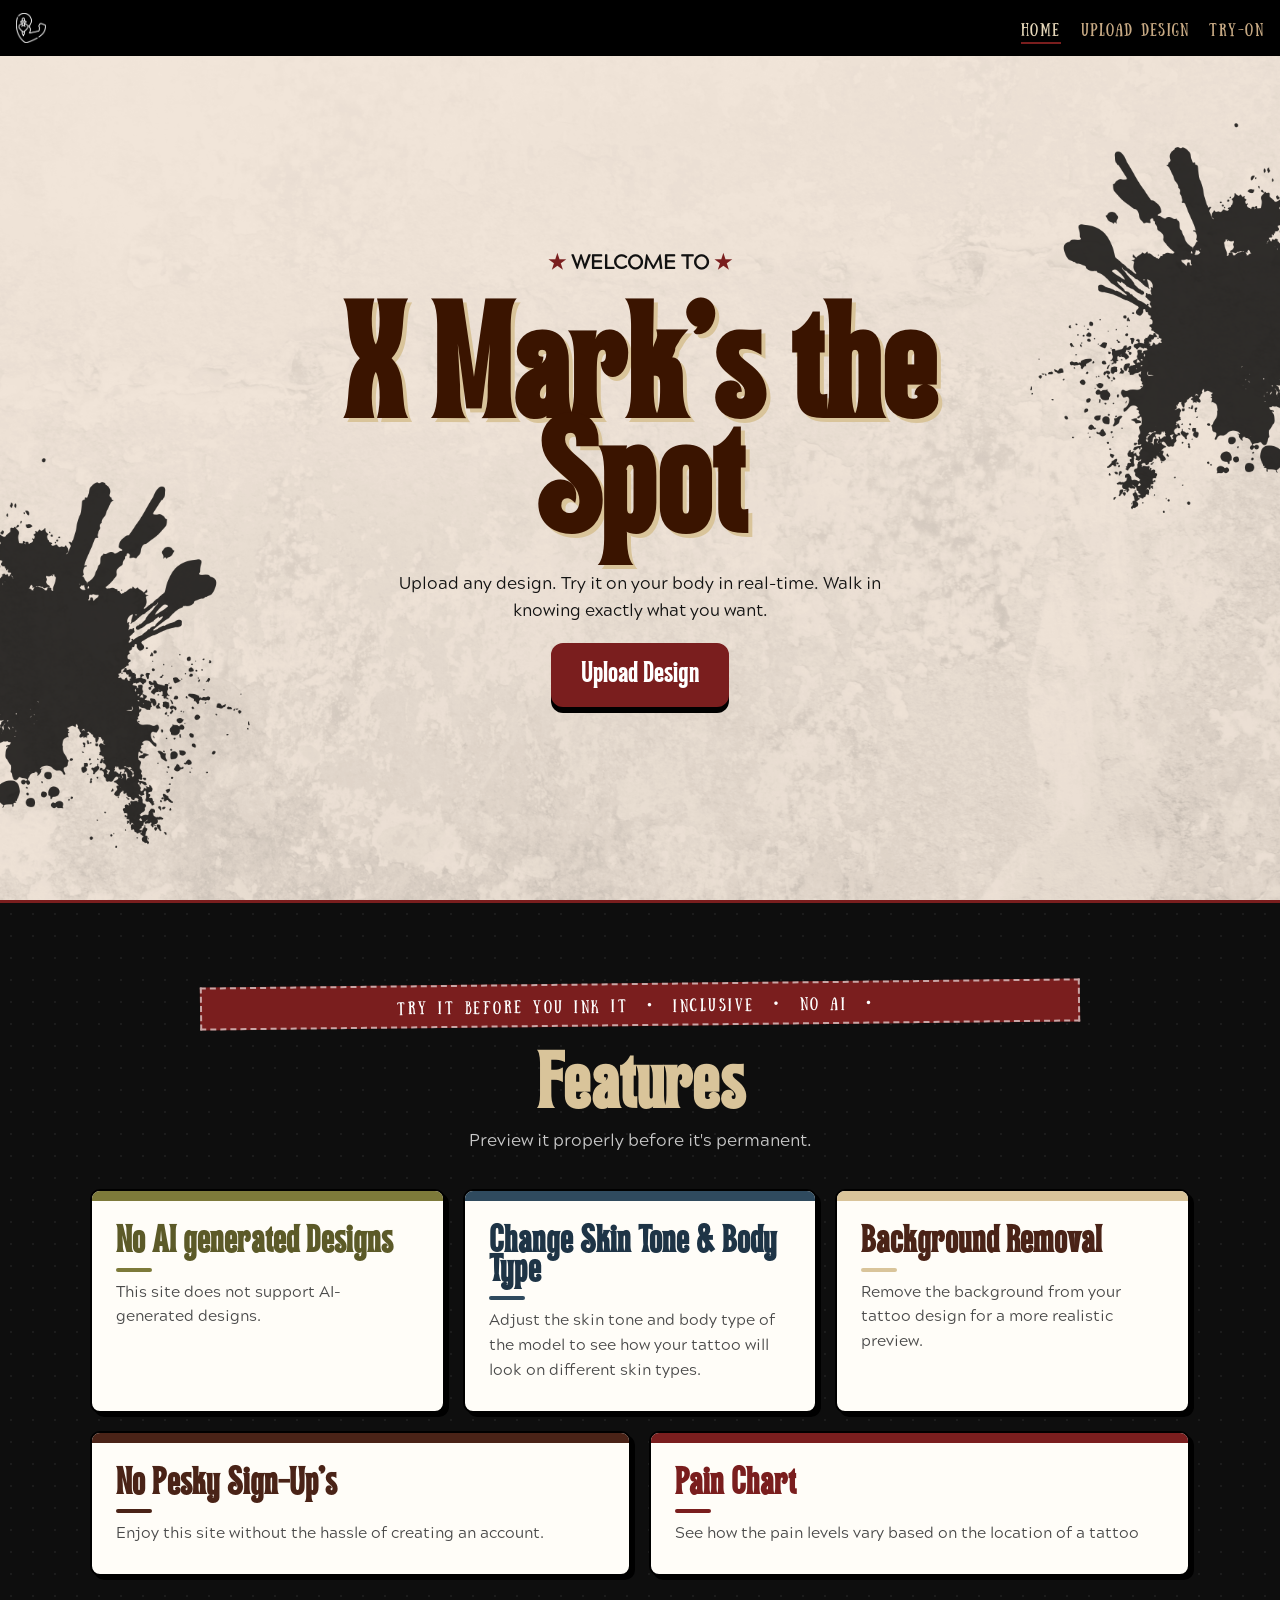
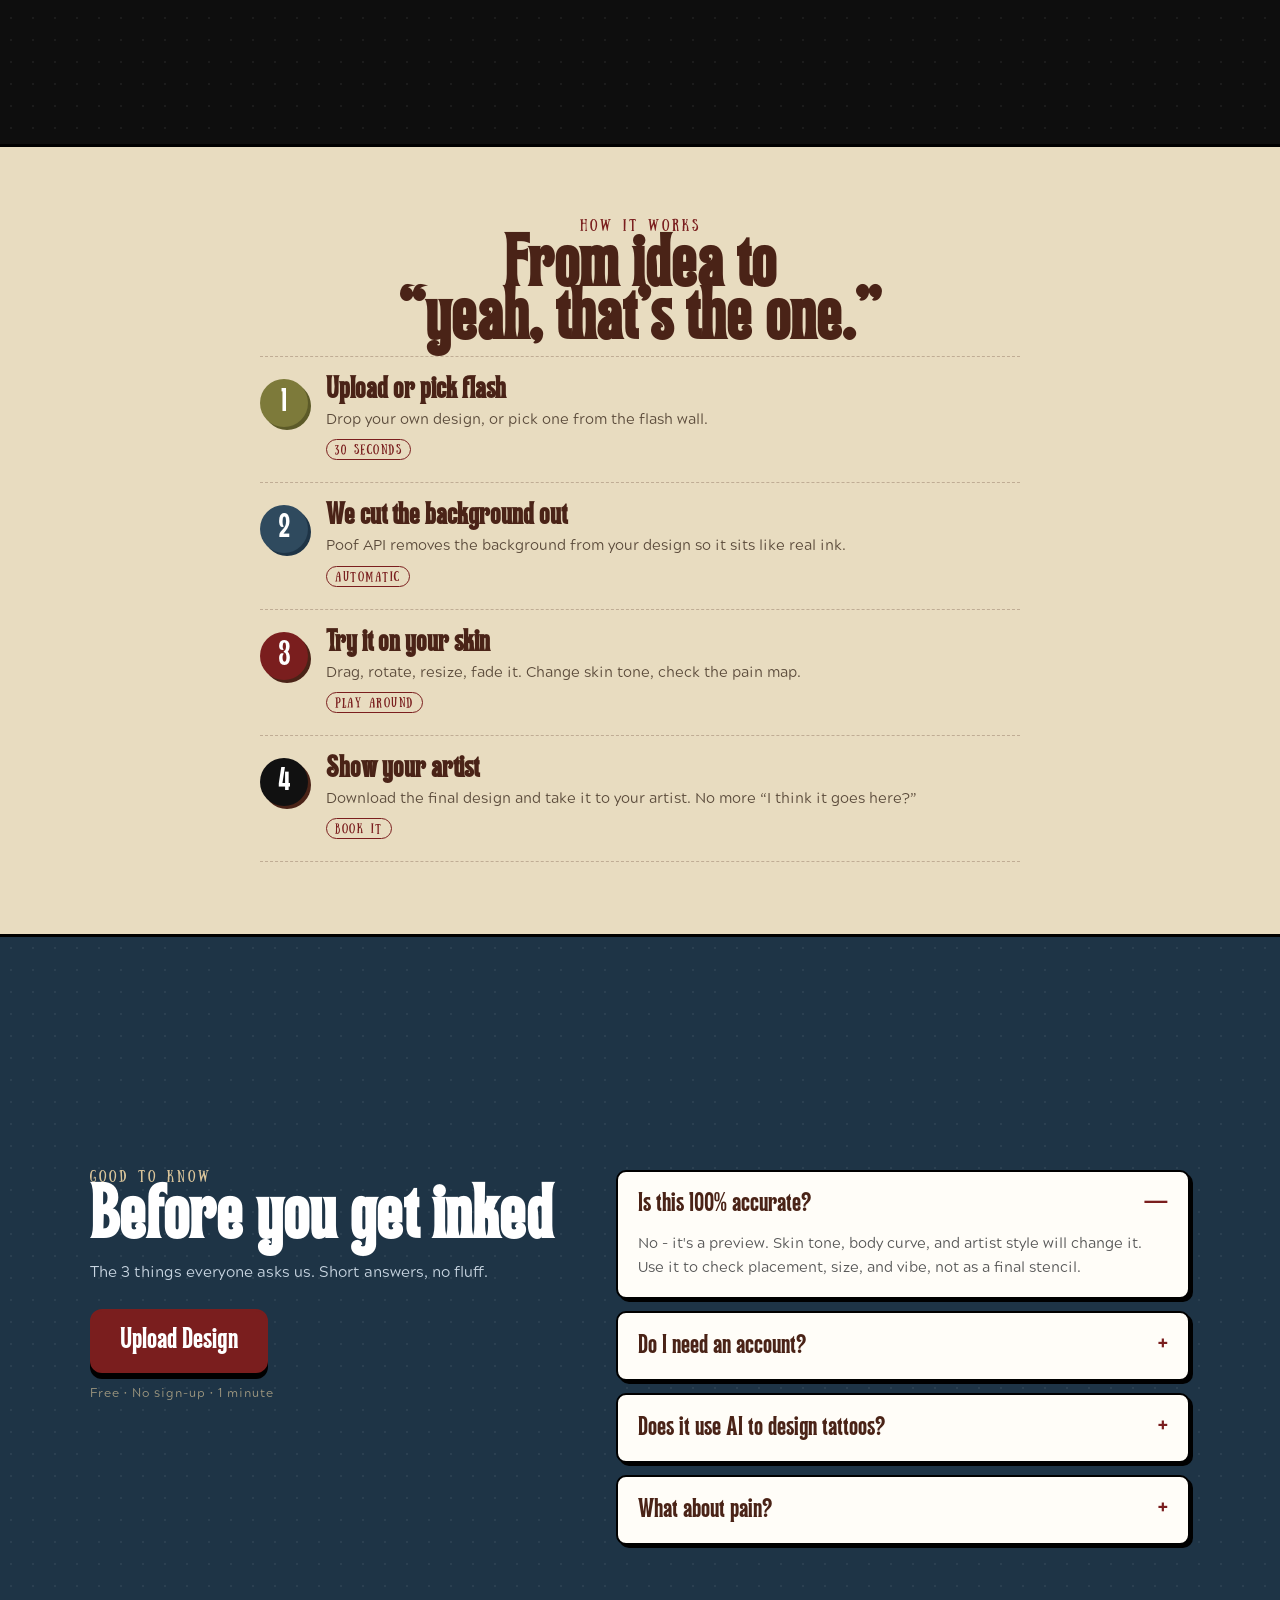
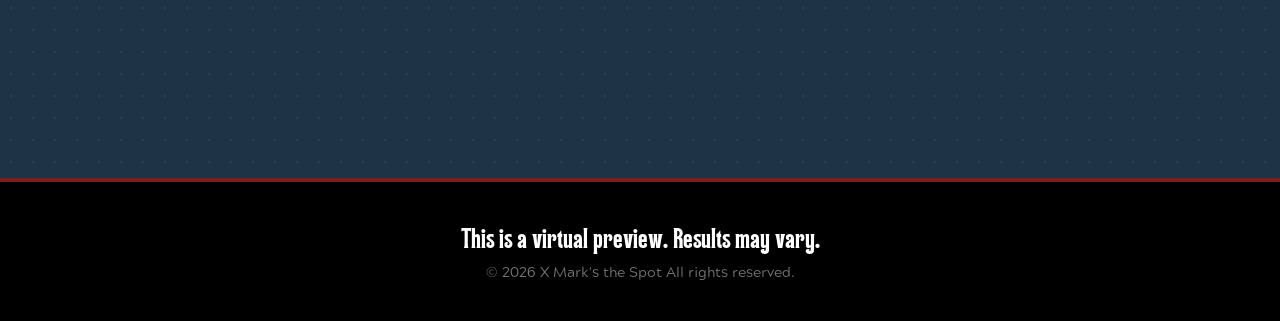
==== commit 2972ccce: "FIX - home page buton" ====
--- a/index.html
+++ b/index.html
@@ -119,7 +119,7 @@
                     <p class="eyebrow">GOOD TO KNOW</p>
                     <h2>Before you get inked</h2>
                     <p class="faq-sub">The 3 things everyone asks us. Short answers, no fluff.</p>
-                    <button type="button" class="big-cta" onclick="window.location.href='./upload.html'">Upload Design →</button>
+                    <button type="button" class="big-cta" onclick="window.location.href='./upload.html'">Upload Design</button>
                     <p class="cta-note">Free • No sign-up • 1 minute</p>
                     </div>
 
--- a/css/style.css
+++ b/css/style.css
@@ -564,7 +564,7 @@
     margin: 14px 0 24px;
 }
 
-.big-cta {
+.big-cta, .hero button {
     font-family: "TanJambore", Arial, sans-serif;
     color: #fff;
     background: var(--red);
@@ -577,7 +577,7 @@
     transition: transform 0.2s, box-shadow 0.2s;
 }
 
-.big-cta:hover {
+.big-cta:hover, .hero button:hover {
     transform: translateY(-2px);
     box-shadow: 0 8px 0 #000;
 }
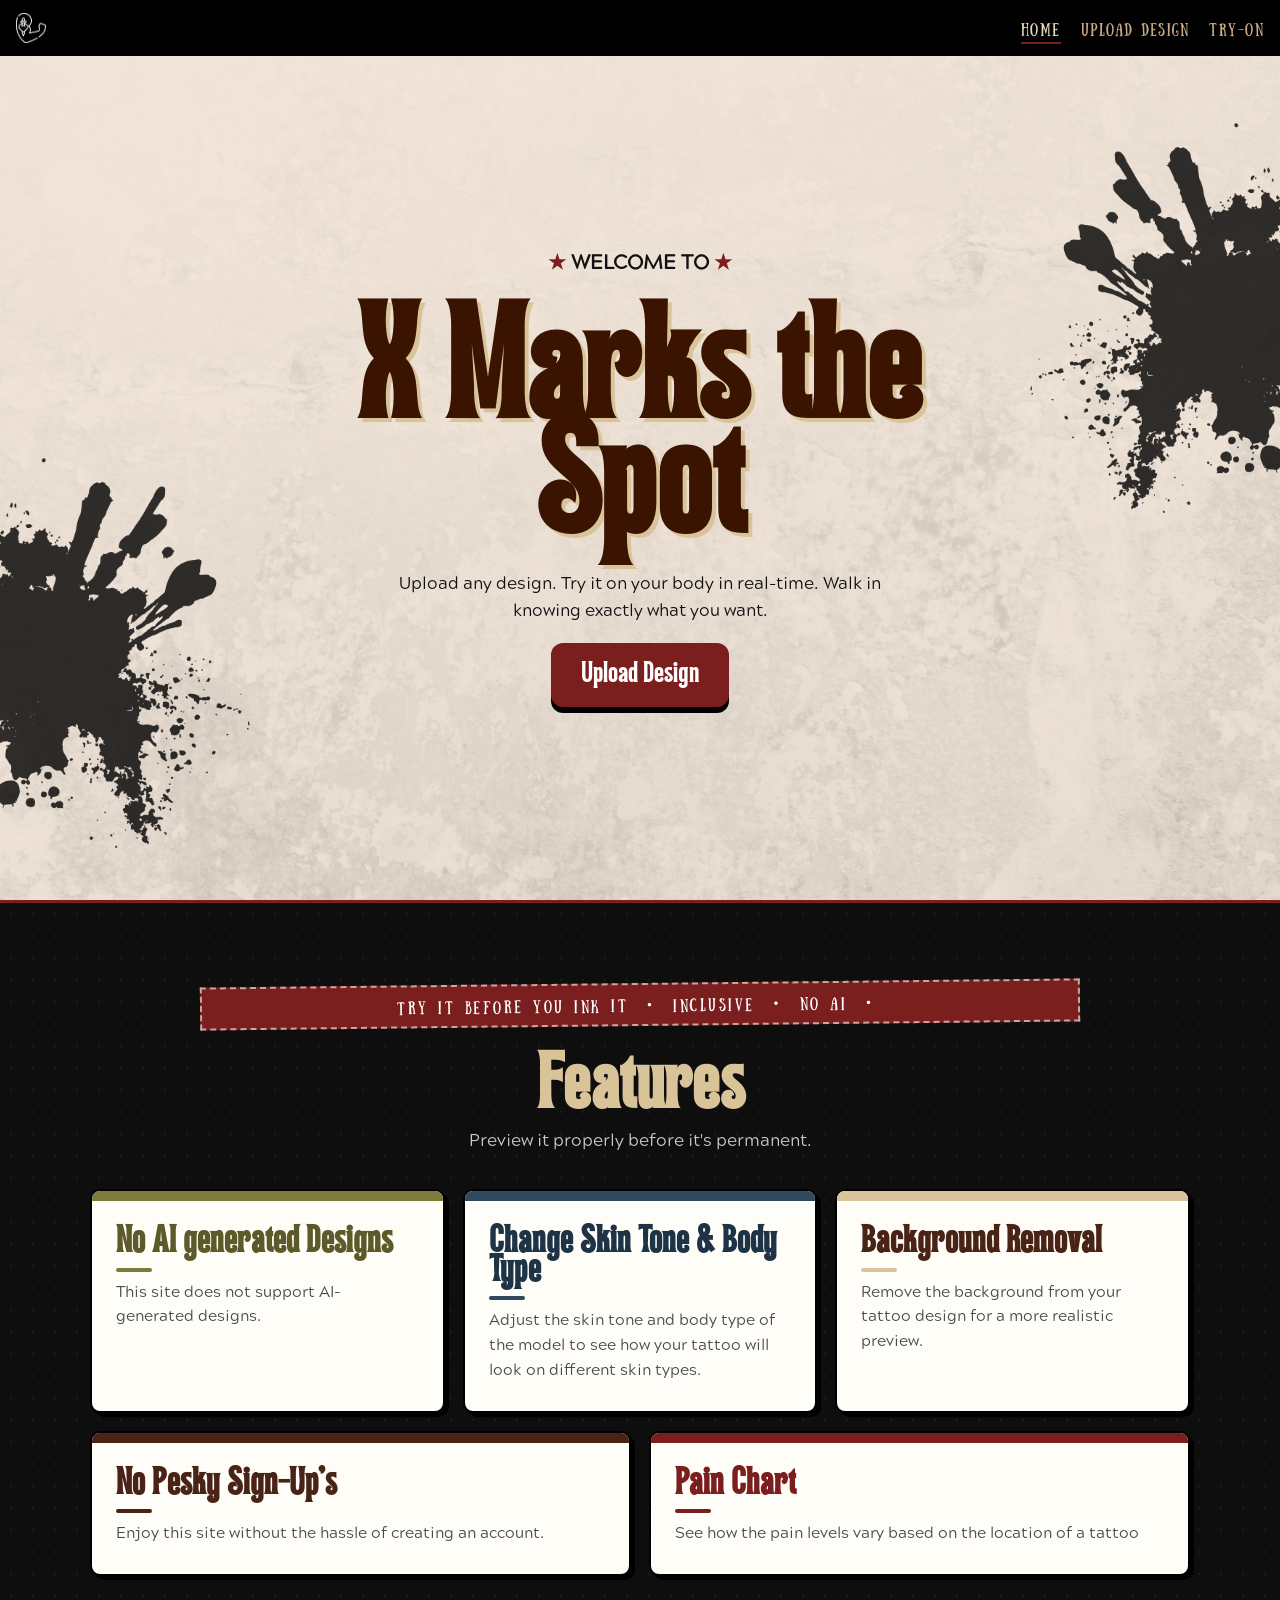
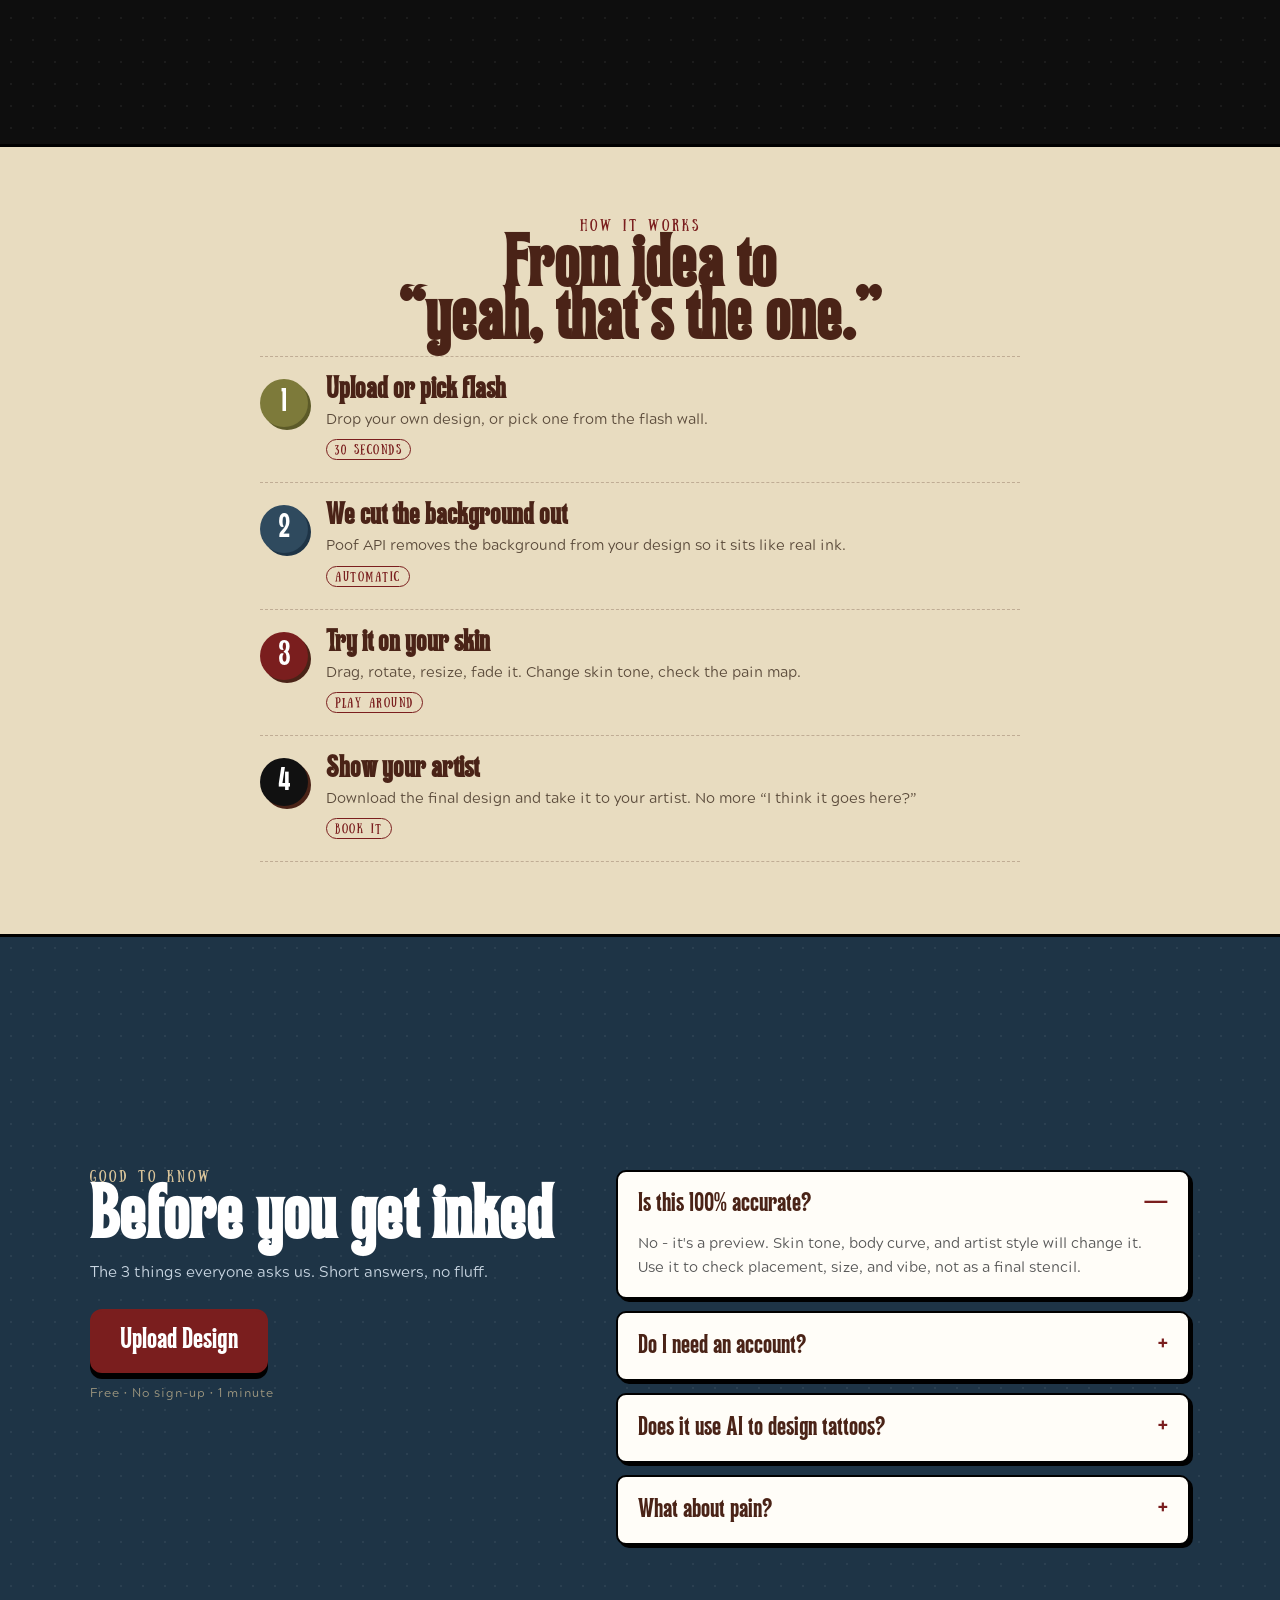
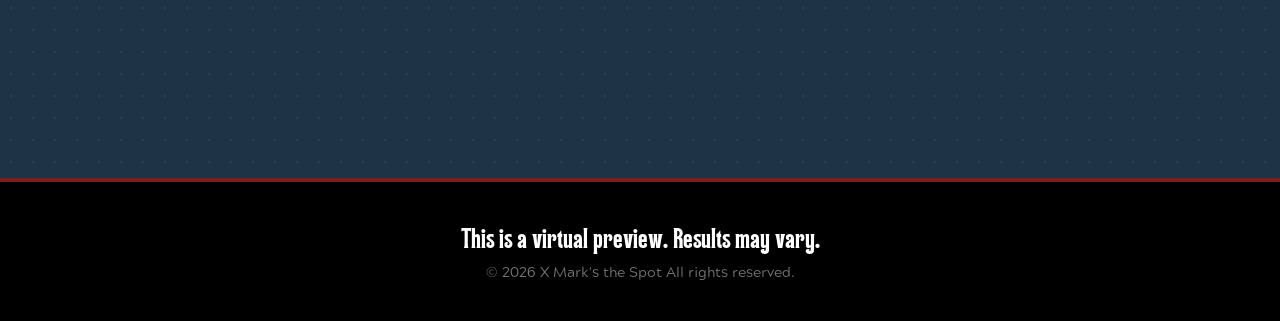
==== commit 65a854ff: "FINAL" ====
--- a/index.html
+++ b/index.html
@@ -30,7 +30,7 @@
                 <div class="splat splat-right"><img src="./assets/Splat.png" alt=""></div>
                 <div class="hero">
                     <h2>Welcome to</h2>
-                    <h1>X Mark's the Spot</h1>
+                    <h1>X Marks the Spot</h1>
                     <p>Upload any design. Try it on your body in real-time. Walk in knowing exactly what you want.</p>
                     <button type="button" onclick="window.location.href='./upload.html'">Upload Design</button>
                 </div>
